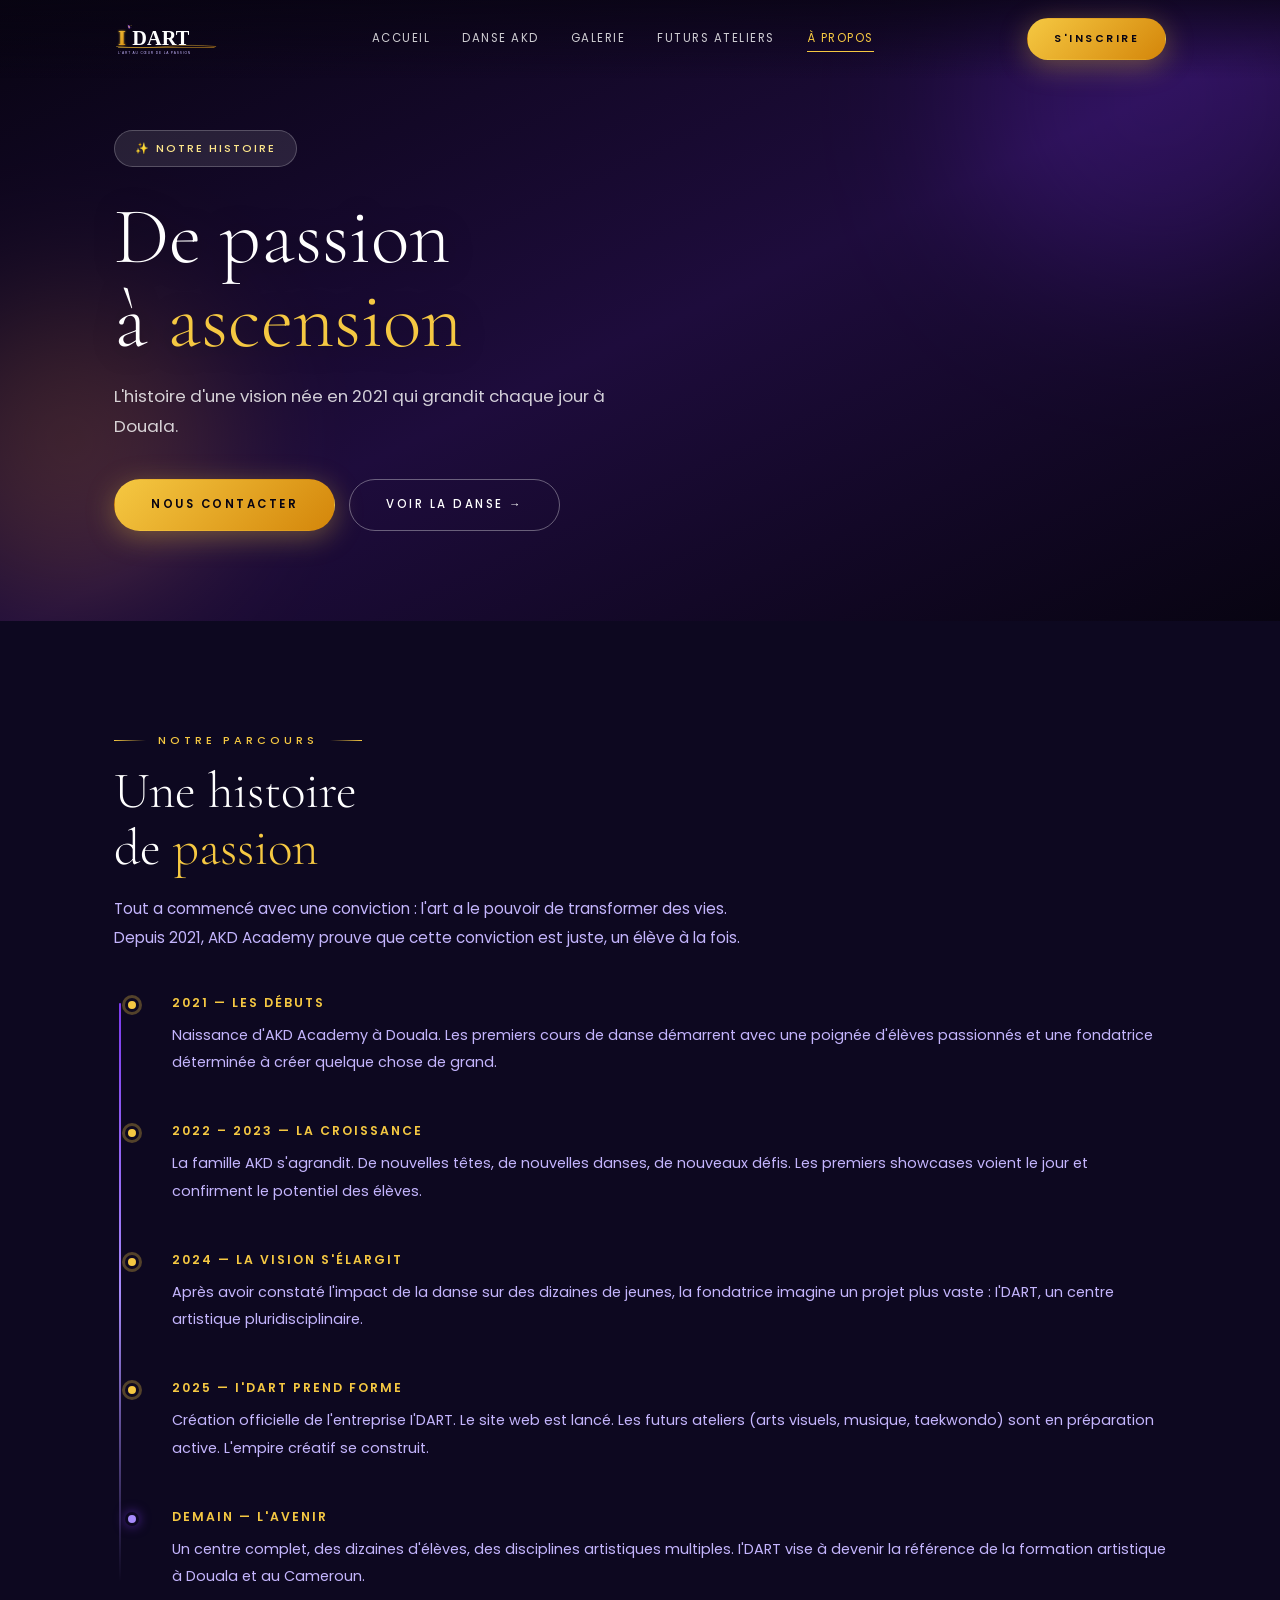
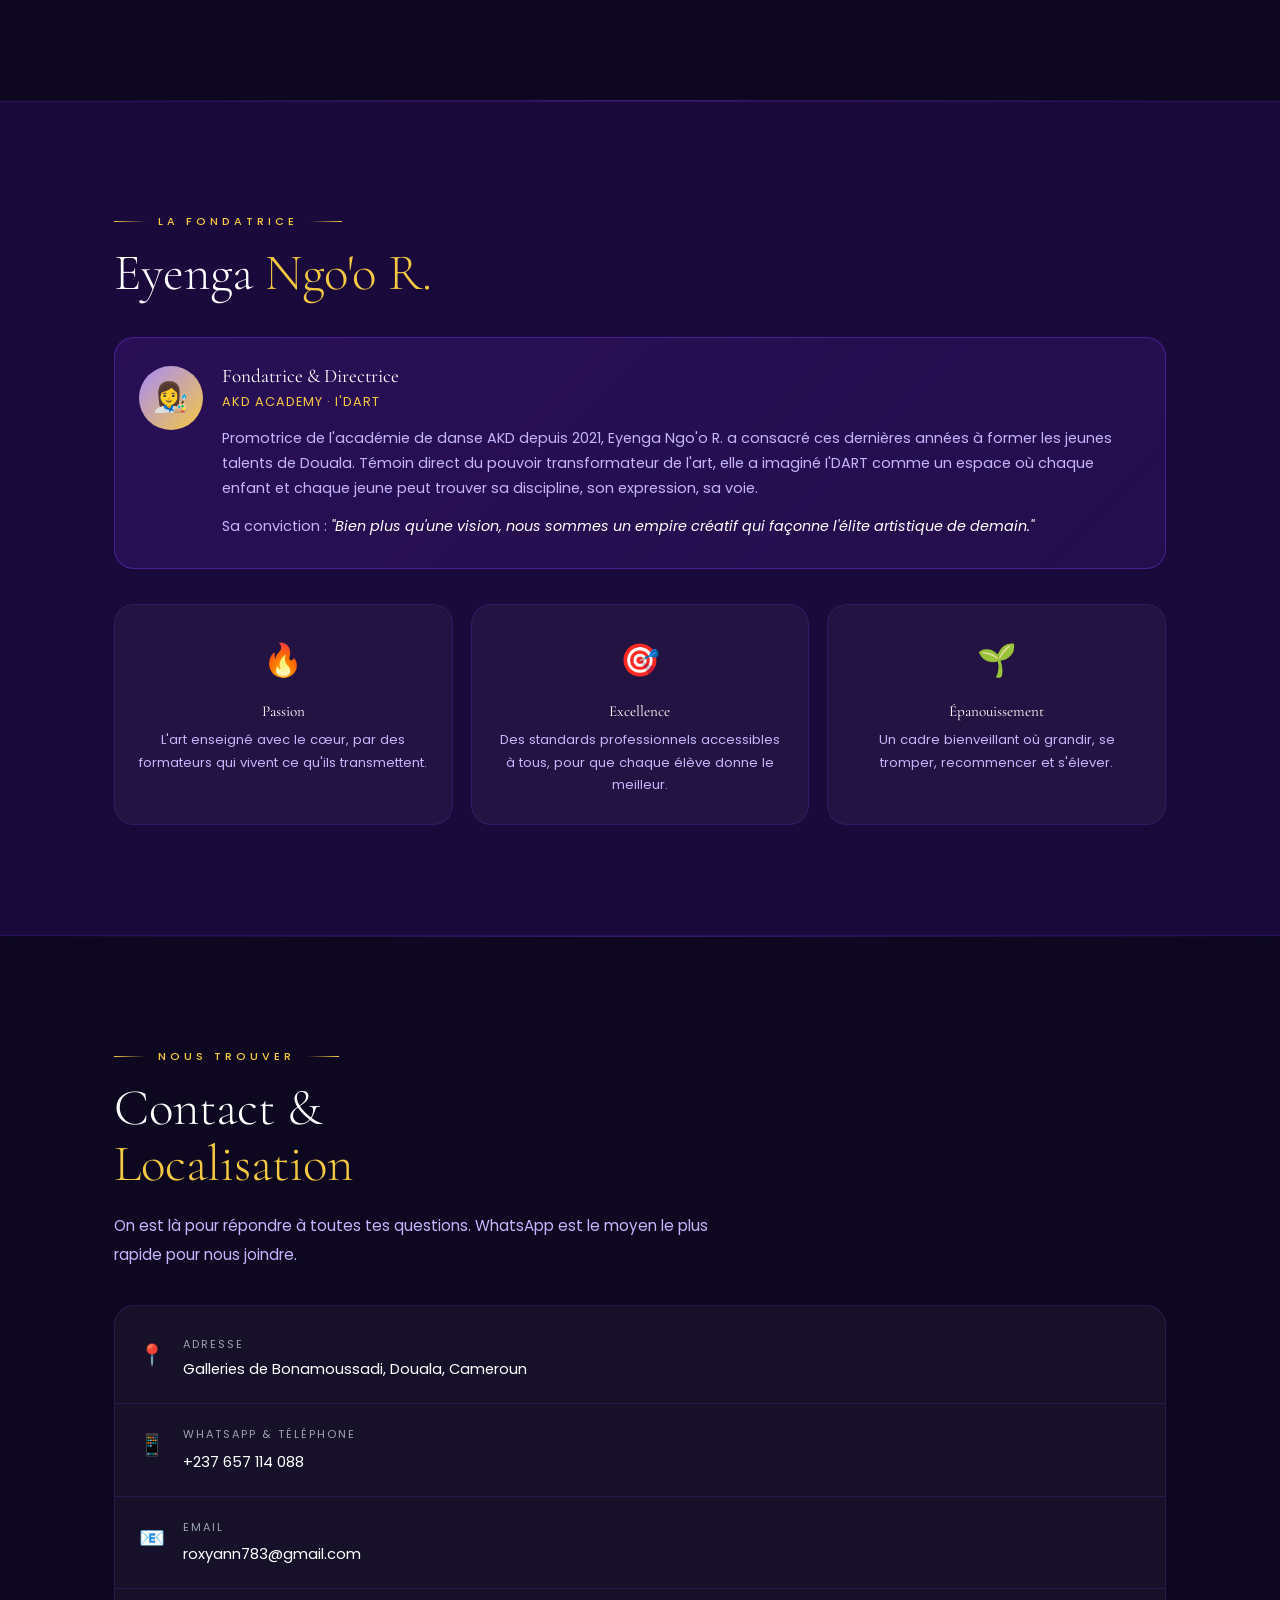
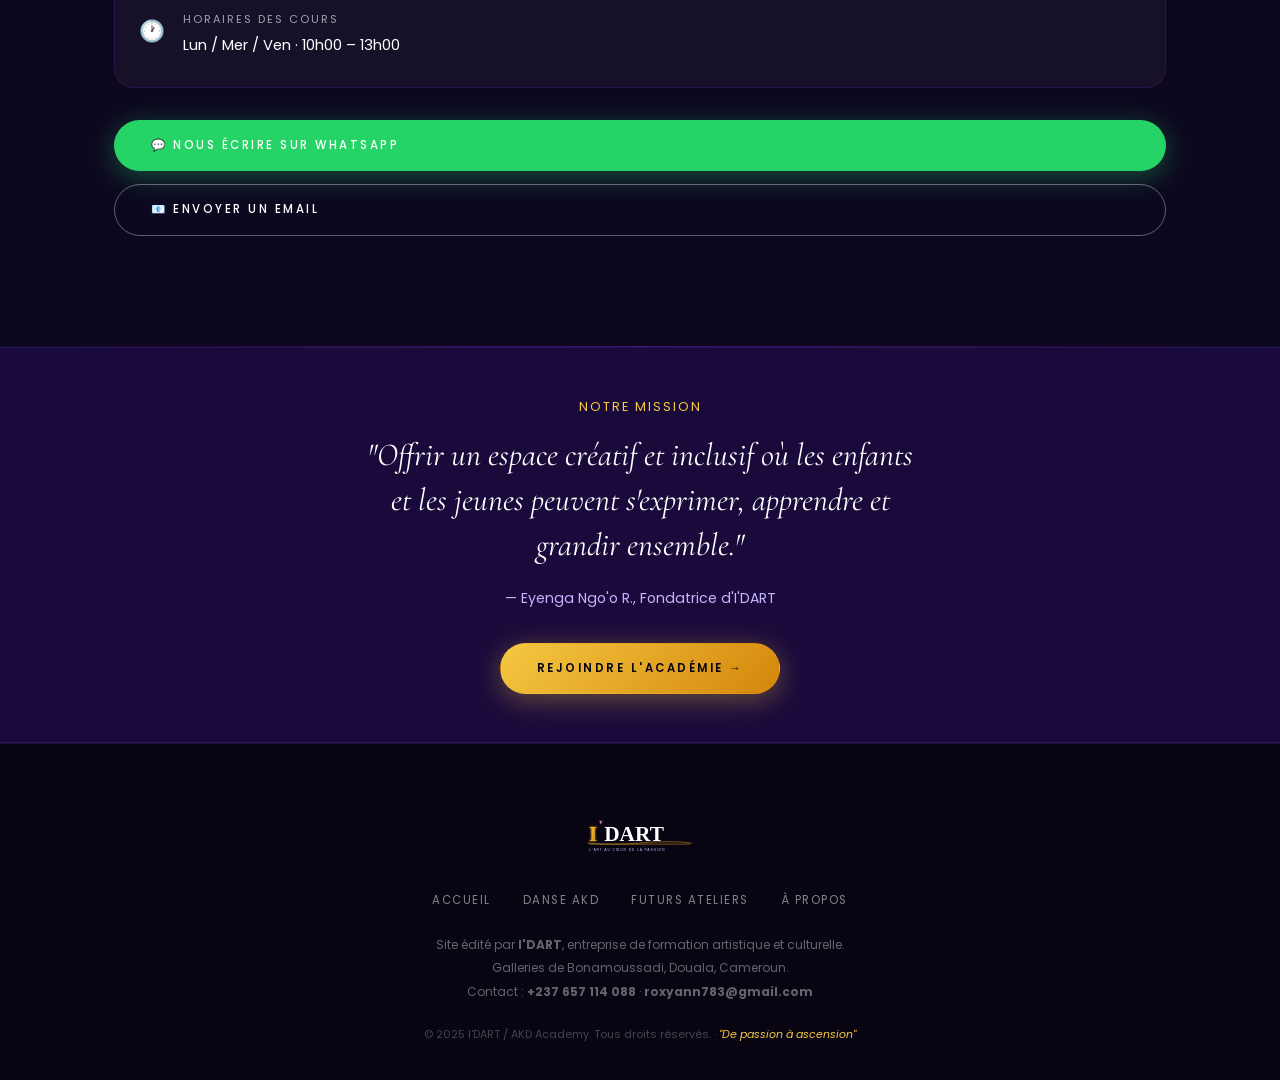
==== apropos.html @ 436b9e53 "Initial commit — I'DART / AKD Academy static site Full site with Danse AKD, Futurs Ateliers, À propo" ====
<!DOCTYPE html>
<html lang="fr">
<head>
  <meta charset="UTF-8"/>
  <meta name="viewport" content="width=device-width, initial-scale=1.0"/>
  <meta name="description" content="À propos d'I'DART et AKD Academy — Histoire, vision de la fondatrice, contact et localisation à Douala, Cameroun."/>
  <title>À propos &amp; Contact — I'DART | AKD Academy</title>
  <link rel="stylesheet" href="style.css"/>
  <link rel="icon" type="image/svg+xml" href="logo.svg"/>
  <link rel="stylesheet" href="https://cdnjs.cloudflare.com/ajax/libs/font-awesome/6.5.0/css/all.min.css"/>
</head>
<body>
<canvas id="sparkle-canvas" style="position:fixed;inset:0;pointer-events:none;z-index:9998;" aria-hidden="true"></canvas>

<!-- ===== NAVIGATION ===== -->
<nav id="nav" role="navigation" aria-label="Navigation principale">
  <div class="nav-inner">
    <a href="index.html" class="nav-logo"><img src="logo.svg" alt="I'DART" height="36"/></a>
    <div class="nav-links">
      <a href="index.html">Accueil</a>
      <a href="danse.html">Danse AKD</a>
      <a href="galerie.html">Galerie</a>
      <a href="ateliers.html">Futurs Ateliers</a>
      <a href="apropos.html" class="active">À propos</a>
    </div>
    <div class="nav-actions"><a href="danse.html#inscription" class="btn btn-gold btn-sm">S'inscrire</a></div>
    <button class="hamburger" id="hamburger" aria-label="Ouvrir le menu" aria-expanded="false">
      <span></span><span></span><span></span>
    </button>
  </div>
  <div class="mobile-nav" id="mobileNav">
    <a href="index.html" onclick="closeMobileNav()">Accueil</a>
    <a href="danse.html" onclick="closeMobileNav()">Danse AKD</a>
    <a href="galerie.html" onclick="closeMobileNav()">Galerie</a>
    <a href="ateliers.html" onclick="closeMobileNav()">Futurs Ateliers</a>
    <a href="apropos.html" onclick="closeMobileNav()">À propos</a>
    <a href="danse.html#inscription" class="btn btn-gold" onclick="closeMobileNav()">S'inscrire</a>
  </div>
</nav>

<!-- ===== HERO ===== -->
<section class="hero" style="min-height:50svh;" aria-label="À propos I'DART">
  <div class="hero-bg">
    <div class="orb orb-1" style="background:#4C1D95;"></div>
    <div class="orb orb-2" style="background:#F59E0B; opacity:0.3;"></div>
    <div class="hero-bg-gradient"></div>
  </div>
  <div class="hero-content container">
    <span class="hero-badge">✨ Notre histoire</span>
    <h1 class="hero-title">De passion<br/>à <span class="accent">ascension</span></h1>
    <p class="hero-sub">L'histoire d'une vision née en 2021 qui grandit chaque jour à Douala.</p>
    <div class="hero-actions">
      <a href="#contact" class="btn btn-gold">Nous contacter</a>
      <a href="danse.html" class="btn btn-outline">Voir la danse →</a>
    </div>
  </div>
</section>

<!-- ===== HISTOIRE ===== -->
<section class="section">
  <div class="container reveal">
    <span class="section-label">Notre parcours</span>
    <h2 class="section-title">Une histoire<br/>de <span class="text-gold">passion</span></h2>
    <p class="section-desc mt-2">
      Tout a commencé avec une conviction : l'art a le pouvoir de transformer des vies. Depuis 2021, AKD Academy prouve que cette conviction est juste, un élève à la fois.
    </p>

    <div class="timeline">
      <div class="timeline-item reveal reveal-d1">
        <div class="timeline-dot"></div>
        <p class="timeline-year">2021 — Les débuts</p>
        <p class="timeline-text">
          Naissance d'AKD Academy à Douala. Les premiers cours de danse démarrent avec une poignée d'élèves passionnés et une fondatrice déterminée à créer quelque chose de grand.
        </p>
      </div>
      <div class="timeline-item reveal reveal-d1">
        <div class="timeline-dot"></div>
        <p class="timeline-year">2022 – 2023 — La croissance</p>
        <p class="timeline-text">
          La famille AKD s'agrandit. De nouvelles têtes, de nouvelles danses, de nouveaux défis. Les premiers showcases voient le jour et confirment le potentiel des élèves.
        </p>
      </div>
      <div class="timeline-item reveal reveal-d1">
        <div class="timeline-dot"></div>
        <p class="timeline-year">2024 — La vision s'élargit</p>
        <p class="timeline-text">
          Après avoir constaté l'impact de la danse sur des dizaines de jeunes, la fondatrice imagine un projet plus vaste : I'DART, un centre artistique pluridisciplinaire.
        </p>
      </div>
      <div class="timeline-item reveal reveal-d1">
        <div class="timeline-dot"></div>
        <p class="timeline-year">2025 — I'DART prend forme</p>
        <p class="timeline-text">
          Création officielle de l'entreprise I'DART. Le site web est lancé. Les futurs ateliers (arts visuels, musique, taekwondo) sont en préparation active. L'empire créatif se construit.
        </p>
      </div>
      <div class="timeline-item reveal reveal-d1">
        <div class="timeline-dot" style="background:var(--purple-light); box-shadow:0 0 12px rgba(124,58,237,0.6);"></div>
        <p class="timeline-year">Demain — L'avenir</p>
        <p class="timeline-text">
          Un centre complet, des dizaines d'élèves, des disciplines artistiques multiples. I'DART vise à devenir la référence de la formation artistique à Douala et au Cameroun.
        </p>
      </div>
    </div>
  </div>
</section>

<hr class="divider"/>

<!-- ===== FONDATRICE ===== -->
<section class="section section-light">
  <div class="container reveal">
    <span class="section-label">La fondatrice</span>
    <h2 class="section-title">Eyenga <span class="text-gold">Ngo'o R.</span></h2>

    <div class="card mt-3" style="background:linear-gradient(135deg,rgba(76,29,149,0.3),rgba(124,58,237,0.1)); border-color:rgba(124,58,237,0.4);">
      <div class="founder-inner">
        <div class="founder-avatar">👩‍🎨</div>
        <div>
          <h3 style="color:var(--white); font-size:1.2rem; margin-bottom:0.3rem;">Fondatrice &amp; Directrice</h3>
          <p style="font-size:0.8rem; color:var(--gold); letter-spacing:1px; margin-bottom:0.8rem;">AKD ACADEMY · I'DART</p>
          <p style="font-size:0.9rem; color:var(--purple-pale); line-height:1.75;">
            Promotrice de l'académie de danse AKD depuis 2021, Eyenga Ngo'o R. a consacré ces dernières années à former les jeunes talents de Douala. Témoin direct du pouvoir transformateur de l'art, elle a imaginé I'DART comme un espace où chaque enfant et chaque jeune peut trouver sa discipline, son expression, sa voie.
          </p>
          <p style="font-size:0.9rem; color:var(--purple-pale); line-height:1.75; margin-top:0.8rem;">
            Sa conviction : <em style="color:var(--white);">"Bien plus qu'une vision, nous sommes un empire créatif qui façonne l'élite artistique de demain."</em>
          </p>
        </div>
      </div>
    </div>

    <!-- Valeurs -->
    <div class="card-grid card-grid-3 mt-3">
      <div class="card text-center reveal reveal-d1">
        <div class="card-icon">🔥</div>
        <h3 style="font-size:0.95rem; color:var(--white);">Passion</h3>
        <p style="font-size:0.82rem; color:var(--purple-pale);" class="mt-1">L'art enseigné avec le cœur, par des formateurs qui vivent ce qu'ils transmettent.</p>
      </div>
      <div class="card text-center reveal reveal-d2">
        <div class="card-icon">🎯</div>
        <h3 style="font-size:0.95rem; color:var(--white);">Excellence</h3>
        <p style="font-size:0.82rem; color:var(--purple-pale);" class="mt-1">Des standards professionnels accessibles à tous, pour que chaque élève donne le meilleur.</p>
      </div>
      <div class="card text-center reveal reveal-d3">
        <div class="card-icon">🌱</div>
        <h3 style="font-size:0.95rem; color:var(--white);">Épanouissement</h3>
        <p style="font-size:0.82rem; color:var(--purple-pale);" class="mt-1">Un cadre bienveillant où grandir, se tromper, recommencer et s'élever.</p>
      </div>
    </div>
  </div>
</section>

<hr class="divider"/>

<!-- ===== CONTACT ===== -->
<section class="section" id="contact">
  <div class="container reveal">
    <span class="section-label">Nous trouver</span>
    <h2 class="section-title">Contact &amp;<br/><span class="text-gold">Localisation</span></h2>
    <p class="section-desc mt-2">On est là pour répondre à toutes tes questions. WhatsApp est le moyen le plus rapide pour nous joindre.</p>

    <div class="card mt-3" style="padding:0.5rem 0;">
      <div class="contact-item">
        <div class="contact-icon">📍</div>
        <div>
          <p class="contact-label">Adresse</p>
          <p class="contact-value">Galleries de Bonamoussadi, Douala, Cameroun</p>
        </div>
      </div>
      <div class="contact-item">
        <div class="contact-icon">📱</div>
        <div>
          <p class="contact-label">WhatsApp &amp; Téléphone</p>
          <a href="tel:+237657114088" class="contact-value" style="color:var(--white);">+237 657 114 088</a>
        </div>
      </div>
      <div class="contact-item">
        <div class="contact-icon">📧</div>
        <div>
          <p class="contact-label">Email</p>
          <a href="mailto:roxyann783@gmail.com" class="contact-value" style="color:var(--white);">roxyann783@gmail.com</a>
        </div>
      </div>
      <div class="contact-item">
        <div class="contact-icon">🕐</div>
        <div>
          <p class="contact-label">Horaires des cours</p>
          <p class="contact-value">Lun / Mer / Ven · 10h00 – 13h00</p>
        </div>
      </div>
    </div>

    <div style="display:flex; flex-direction:column; gap:0.8rem; margin-top:2rem;">
      <a href="https://wa.me/237657114088?text=Bonjour%20I'DART%20!%20J'ai%20une%20question." class="btn btn-whatsapp" target="_blank" rel="noopener">
        💬 Nous écrire sur WhatsApp
      </a>
      <a href="mailto:roxyann783@gmail.com" class="btn btn-outline">
        📧 Envoyer un email
      </a>
    </div>
  </div>
</section>

<hr class="divider"/>

<!-- ===== MISSION ===== -->
<section class="section section-light" style="padding:3rem 1.2rem;">
  <div class="container text-center reveal">
    <div style="max-width:560px; margin:0 auto;">
      <p style="font-size:0.8rem; letter-spacing:2px; text-transform:uppercase; color:var(--gold); margin-bottom:1rem;">Notre mission</p>
      <p style="font-family:'Cormorant Garamond',serif; font-size:clamp(1.3rem,4vw,2rem); color:var(--white); line-height:1.4; font-style:italic;">
        "Offrir un espace créatif et inclusif où les enfants et les jeunes peuvent s'exprimer, apprendre et grandir ensemble."
      </p>
      <p style="color:var(--purple-pale); margin-top:1.2rem; font-size:0.88rem;">— Eyenga Ngo'o R., Fondatrice d'I'DART</p>
      <a href="danse.html#inscription" class="btn btn-gold" style="margin-top:2rem; display:inline-flex;">Rejoindre l'académie →</a>
    </div>
  </div>
</section>

<!-- ===== FOOTER ===== -->
<footer class="footer">
  <img src="logo.svg" alt="I'DART" class="footer-logo"/>
  <nav class="footer-links">
    <a href="index.html">Accueil</a>
    <a href="danse.html">Danse AKD</a>
    <a href="ateliers.html">Futurs Ateliers</a>
    <a href="apropos.html">À propos</a>
  </nav>
  <p class="footer-legal">
    Site édité par <strong>I'DART</strong>, entreprise de formation artistique et culturelle.<br/>
    Galleries de Bonamoussadi, Douala, Cameroun.<br/>
    Contact : <strong>+237 657 114 088</strong> · <strong>roxyann783@gmail.com</strong>
  </p>
  <p class="footer-copy">© 2025 I'DART / AKD Academy. Tous droits réservés. · <em>"De passion à ascension"</em></p>
</footer>

<button class="scroll-top" id="scrollTop" aria-label="Revenir en haut">↑</button>

<!-- Mobile float bar -->
<div class="float-bar">
  <a href="danse.html#inscription" class="float-bar-book">✍️ S'inscrire</a>
  <a href="https://wa.me/237657114088?text=Bonjour%20I'DART%20!%20J'ai%20une%20question." class="float-bar-whatsapp" target="_blank" rel="noopener">💬 WhatsApp</a>
</div>

<script>
  const nav = document.getElementById('nav');
  window.addEventListener('scroll', () => nav.classList.toggle('scrolled', window.scrollY > 60), { passive: true });

  const toggle = document.getElementById('hamburger');
  const menu   = document.getElementById('mobileNav');
  toggle.addEventListener('click', () => {
    const open = menu.classList.toggle('open');
    toggle.classList.toggle('open', open);
    toggle.setAttribute('aria-expanded', open);
  });
  function closeMobileNav() {
    menu.classList.remove('open');
    toggle.classList.remove('open');
    toggle.setAttribute('aria-expanded', 'false');
  }

  const scrollBtn = document.getElementById('scrollTop');
  window.addEventListener('scroll', () => scrollBtn.classList.toggle('visible', window.scrollY > 400), { passive: true });
  scrollBtn.addEventListener('click', () => window.scrollTo({ top: 0, behavior: 'smooth' }));

  // Scroll reveal
  const revealObs = new IntersectionObserver(entries => {
    entries.forEach(e => { if (e.isIntersecting) { e.target.classList.add('visible'); revealObs.unobserve(e.target); } });
  }, { threshold: 0.1 });
  document.querySelectorAll('.reveal').forEach(el => revealObs.observe(el));
</script>
</body>
</html>
---- style.css ----
/* ═══════════════════════════════════════════════════════════
   I'DART / AKD ACADEMY — Stylesheet v2 Premium
   Mobile-first · Scroll animations · Interactive
═══════════════════════════════════════════════════════════ */

@import url('https://fonts.googleapis.com/css2?family=Cormorant+Garamond:ital,wght@0,300;0,400;0,600;0,700;1,300;1,400;1,600&family=Poppins:wght@300;400;500;600&display=swap');

/* ── VARIABLES ─────────────────────────────────────────── */
:root {
  --bg-deep:      #080412;
  --bg-dark:      #0D0820;
  --bg-mid:       #1A0A3B;
  --bg-card:      rgba(255,255,255,0.04);
  --purple:       #7C3AED;
  --purple-dark:  #4C1D95;
  --purple-light: #A78BFA;
  --purple-pale:  #C4B5FD;
  --gold:         #F5C842;
  --gold-dark:    #D4860A;
  --gold-light:   #FDE68A;
  --orange:       #EA580C;
  --white:        #FFFFFF;
  --off-white:    #F8F4FF;
  --grey:         #9CA3AF;
  --border:       rgba(124,58,237,0.18);
  --border2:      rgba(124,58,237,0.38);
  --border-gold:  rgba(245,200,66,0.3);
  --shadow:       0 8px 40px rgba(76,29,149,0.22);
  --shadow-deep:  0 24px 80px rgba(76,29,149,0.35);
  --font-display: 'Cormorant Garamond', Georgia, serif;
  --font-body:    'Poppins', sans-serif;
  --r:            12px;
  --r2:           20px;
  --r3:           32px;
  --nav-h:        70px;
  --ease:         cubic-bezier(0.25, 0.46, 0.45, 0.94);
  --grey-text:    #9CA3AF;
}

/* ── RESET ─────────────────────────────────────────────── */
*, *::before, *::after { box-sizing: border-box; margin: 0; padding: 0; }
html { scroll-behavior: smooth; font-size: 16px; }
body {
  font-family: var(--font-body);
  background: var(--bg-dark);
  color: var(--white);
  line-height: 1.7;
  overflow-x: hidden;
  -webkit-font-smoothing: antialiased;
}
a { text-decoration: none; color: inherit; }
img, video { display: block; max-width: 100%; }
ul { list-style: none; }
button { font-family: var(--font-body); cursor: pointer; border: none; background: none; }
input, select, textarea { font-family: var(--font-body); outline: none; }

::-webkit-scrollbar { width: 5px; background: var(--bg-dark); }
::-webkit-scrollbar-thumb { background: var(--purple-dark); border-radius: 3px; }

/* ── KEYFRAMES ─────────────────────────────────────────── */
@keyframes fadeUp {
  from { opacity: 0; transform: translateY(32px); }
  to   { opacity: 1; transform: translateY(0); }
}
@keyframes fadeIn {
  from { opacity: 0; } to { opacity: 1; }
}
@keyframes float {
  0%, 100% { transform: translateY(0); }
  50%       { transform: translateY(-14px); }
}
@keyframes marquee {
  from { transform: translateX(0); }
  to   { transform: translateX(-50%); }
}
@keyframes orbPulse {
  0%, 100% { transform: scale(1) translate(0,0); opacity: 0.35; }
  33%       { transform: scale(1.08) translate(10px,-8px); opacity: 0.5; }
  66%       { transform: scale(0.95) translate(-8px,12px); opacity: 0.28; }
}
@keyframes scrollLine {
  0%   { opacity: 0; transform: scaleY(0); transform-origin: top; }
  50%  { opacity: 1; transform: scaleY(1); transform-origin: top; }
  51%  { transform-origin: bottom; }
  100% { opacity: 0; transform: scaleY(0); transform-origin: bottom; }
}
@keyframes spinRing {
  from { transform: rotate(0deg); }
  to   { transform: rotate(360deg); }
}
@keyframes gradShift {
  0%   { background-position: 0% 50%; }
  50%  { background-position: 100% 50%; }
  100% { background-position: 0% 50%; }
}

/* ── SCROLL REVEAL ─────────────────────────────────────── */
.reveal {
  opacity: 0;
  transform: translateY(38px);
  transition: opacity 0.85s var(--ease), transform 0.85s var(--ease);
}
.reveal.visible { opacity: 1; transform: translateY(0); }
.reveal-d1 { transition-delay: 0.1s; }
.reveal-d2 { transition-delay: 0.2s; }
.reveal-d3 { transition-delay: 0.3s; }
.reveal-d4 { transition-delay: 0.4s; }
.reveal-d5 { transition-delay: 0.5s; }
.reveal-d6 { transition-delay: 0.6s; }
.reveal-left  { transform: translateX(-40px); }
.reveal-right { transform: translateX(40px); }
.reveal-left.visible, .reveal-right.visible { transform: translateX(0); }

/* ── TYPOGRAPHY ────────────────────────────────────────── */
h1, h2, h3, h4 { font-family: var(--font-display); font-weight: 400; line-height: 1.1; }
h1 { font-size: clamp(2.6rem, 7vw, 5.5rem); }
h2 { font-size: clamp(2rem, 4.5vw, 3.5rem); }
h3 { font-size: clamp(1.3rem, 3vw, 1.9rem); }
h4 { font-size: 1.15rem; }
em { font-style: italic; color: var(--gold); }

.section-label {
  font-family: var(--font-body);
  font-size: 11px;
  font-weight: 500;
  letter-spacing: 4px;
  text-transform: uppercase;
  color: var(--gold);
  display: flex;
  align-items: center;
  gap: 12px;
  margin-bottom: 14px;
}
.section-label::before, .section-label::after {
  content: '';
  display: block;
  flex-shrink: 0;
  width: 32px; height: 1px;
  background: linear-gradient(to right, var(--gold), transparent);
}
.section-label::after { background: linear-gradient(to left, var(--gold), transparent); }
.section-label.centered { justify-content: center; }
.section-label.centered::before { background: linear-gradient(to right, transparent, var(--gold)); }
.section-label.centered::after  { background: linear-gradient(to left, transparent, var(--gold)); }

.lede { font-size: clamp(0.9rem, 1.8vw, 1.05rem); color: var(--purple-pale); line-height: 1.8; max-width: 580px; }

/* ── LAYOUT ────────────────────────────────────────────── */
.wrap     { max-width: 1180px; margin: 0 auto; padding: 0 5%; }
.section  { padding: 110px 0; }
.section-sm { padding: 70px 0; }

/* ── BUTTONS ────────────────────────────────────────────── */
.btn {
  display: inline-flex;
  align-items: center;
  gap: 9px;
  font-family: var(--font-body);
  font-size: 11.5px;
  font-weight: 500;
  letter-spacing: 2.5px;
  text-transform: uppercase;
  border-radius: 100px;
  padding: 15px 36px;
  transition: all 0.35s var(--ease);
  cursor: pointer;
  white-space: nowrap;
  position: relative;
  overflow: hidden;
}
.btn::after {
  content: '';
  position: absolute;
  inset: 0;
  background: rgba(255,255,255,0.08);
  opacity: 0;
  transition: opacity 0.3s;
  border-radius: 100px;
}
.btn:hover::after { opacity: 1; }
.btn-primary {
  background: linear-gradient(135deg, var(--purple), var(--purple-dark));
  color: var(--white);
  border: 1.5px solid transparent;
  box-shadow: 0 6px 28px rgba(124,58,237,0.38);
}
.btn-primary:hover { transform: translateY(-3px); box-shadow: 0 14px 40px rgba(124,58,237,0.5); }
.btn-gold {
  background: linear-gradient(135deg, var(--gold), var(--gold-dark));
  color: var(--bg-deep);
  border: 1.5px solid transparent;
  font-weight: 600;
  box-shadow: 0 6px 28px rgba(245,200,66,0.35);
}
.btn-gold:hover { transform: translateY(-3px); box-shadow: 0 14px 40px rgba(245,200,66,0.5); }
.btn-outline {
  background: transparent;
  color: var(--white);
  border: 1.5px solid rgba(255,255,255,0.35);
}
.btn-outline:hover { border-color: var(--gold); color: var(--gold); transform: translateY(-2px); }
.btn-outline-gold {
  background: transparent;
  color: var(--gold);
  border: 1.5px solid var(--border-gold);
}
.btn-outline-gold:hover { background: rgba(245,200,66,0.1); transform: translateY(-2px); }
.btn-glass {
  background: rgba(255,255,255,0.12);
  border: 1.5px solid rgba(255,255,255,0.28);
  color: var(--white);
  backdrop-filter: blur(10px);
  -webkit-backdrop-filter: blur(10px);
}
.btn-glass:hover { background: rgba(255,255,255,0.22); border-color: rgba(255,255,255,0.5); transform: translateY(-2px); }
.btn-whatsapp { background: #25D366; color: white; border: 1.5px solid transparent; box-shadow: 0 6px 28px rgba(37,211,102,0.35); }
.btn-whatsapp:hover { transform: translateY(-3px); box-shadow: 0 14px 40px rgba(37,211,102,0.5); }
.btn-sm  { padding: 11px 26px; font-size: 10.5px; }
.btn-lg  { padding: 18px 44px; font-size: 12.5px; }
.btn-full { width: 100%; justify-content: center; }

/* ── NAVBAR ────────────────────────────────────────────── */
#nav {
  position: fixed;
  top: 0; left: 0; right: 0;
  z-index: 1000;
  padding: 18px 0;
  transition: background 0.4s, padding 0.4s, box-shadow 0.4s;
}
#nav::before {
  content: '';
  position: absolute;
  inset: 0;
  background: linear-gradient(to bottom, rgba(8,4,18,0.7), transparent);
  pointer-events: none;
  transition: opacity 0.4s;
  z-index: -1;
}
#nav.scrolled::before { opacity: 0; }
#nav.scrolled {
  background: rgba(13,8,32,0.96);
  backdrop-filter: blur(24px);
  -webkit-backdrop-filter: blur(24px);
  border-bottom: 1px solid var(--border);
  padding: 12px 0;
  box-shadow: 0 4px 32px rgba(0,0,0,0.25);
}
.nav-inner {
  display: flex;
  align-items: center;
  justify-content: space-between;
  max-width: 1180px;
  margin: 0 auto;
  padding: 0 5%;
}
.nav-logo { display: flex; align-items: center; }
.nav-logo img { height: 36px; width: auto; transition: transform 0.3s; }
.nav-logo:hover img { transform: scale(1.04); }
.nav-links { display: flex; gap: 32px; align-items: center; }
.nav-links a {
  font-size: 11.5px;
  font-weight: 400;
  letter-spacing: 1.5px;
  text-transform: uppercase;
  color: rgba(255,255,255,0.8);
  transition: color 0.3s;
  position: relative;
}
.nav-links a::after {
  content: '';
  position: absolute;
  bottom: -3px; left: 0;
  width: 0; height: 1px;
  background: var(--gold);
  transition: width 0.3s;
}
.nav-links a:hover, .nav-links a.active { color: var(--gold); }
.nav-links a:hover::after, .nav-links a.active::after { width: 100%; }
.nav-actions { display: flex; align-items: center; gap: 10px; }
.hamburger {
  display: none;
  flex-direction: column;
  gap: 5px;
  padding: 5px;
  cursor: pointer;
}
.hamburger span {
  display: block;
  width: 24px; height: 1.5px;
  background: rgba(255,255,255,0.85);
  border-radius: 1px;
  transition: transform 0.35s var(--ease), opacity 0.3s;
}
.hamburger.open span:nth-child(1) { transform: translateY(6.5px) rotate(45deg); }
.hamburger.open span:nth-child(2) { opacity: 0; }
.hamburger.open span:nth-child(3) { transform: translateY(-6.5px) rotate(-45deg); }
.mobile-nav {
  display: none;
  flex-direction: column;
  background: rgba(13,8,32,0.98);
  backdrop-filter: blur(24px);
  -webkit-backdrop-filter: blur(24px);
  border-top: 1px solid var(--border);
  padding: 8px 0 24px;
}
.mobile-nav.open { display: flex; }
.mobile-nav a {
  padding: 14px 5%;
  font-size: 13px;
  letter-spacing: 1.5px;
  text-transform: uppercase;
  color: rgba(255,255,255,0.75);
  border-bottom: 1px solid var(--border);
  transition: color 0.2s, background 0.2s;
}
.mobile-nav a:hover { color: var(--gold); background: rgba(245,200,66,0.05); }
.mobile-nav .btn { margin: 20px 5% 0; }

/* ── HERO ───────────────────────────────────────────────── */
#hero {
  min-height: 100svh;
  position: relative;
  display: flex;
  align-items: center;
  overflow: hidden;
  background: var(--bg-deep);
}
.hero-video {
  position: absolute;
  inset: 0;
  width: 100%; height: 110%;
  object-fit: cover;
  z-index: 0;
  will-change: transform;
}
.hero-overlay {
  position: absolute;
  inset: 0;
  background: linear-gradient(
    155deg,
    rgba(8,4,18,0.72) 0%,
    rgba(76,29,149,0.35) 50%,
    rgba(8,4,18,0.85) 100%
  );
  z-index: 1;
}
/* Orbs (visible when no video or as additional depth) */
.hero-orbs { position: absolute; inset: 0; z-index: 0; pointer-events: none; overflow: hidden; }
.orb {
  position: absolute;
  border-radius: 50%;
  filter: blur(70px);
  animation: orbPulse 12s ease-in-out infinite;
}
.orb-1 { width: 400px; height: 400px; background: var(--purple-dark); top: -100px; right: -80px; opacity: 0.4; animation-delay: 0s; }
.orb-2 { width: 300px; height: 300px; background: var(--gold-dark); bottom: 5%; left: -80px; opacity: 0.25; animation-delay: 4s; }
.orb-3 { width: 250px; height: 250px; background: var(--orange); top: 40%; right: 10%; opacity: 0.18; animation-delay: 8s; }

.hero-content {
  position: relative;
  z-index: 2;
  padding: 130px 5% 100px;
  max-width: 820px;
  will-change: transform, opacity;
}
.hero-badge {
  display: inline-flex;
  align-items: center;
  gap: 10px;
  background: rgba(255,255,255,0.1);
  border: 1px solid rgba(255,255,255,0.22);
  backdrop-filter: blur(12px);
  -webkit-backdrop-filter: blur(12px);
  border-radius: 100px;
  padding: 8px 20px;
  font-size: 11px;
  font-weight: 500;
  letter-spacing: 2px;
  text-transform: uppercase;
  color: var(--gold-light);
  margin-bottom: 28px;
  animation: fadeIn 0.9s ease both;
}
.hero-badge .dot {
  width: 7px; height: 7px;
  border-radius: 50%;
  background: var(--gold);
  animation: orbPulse 2s infinite;
  flex-shrink: 0;
}
.hero-h1 {
  color: var(--white);
  font-weight: 300;
  margin-bottom: 22px;
  animation: fadeUp 0.9s 0.1s ease both;
  text-shadow: 0 2px 28px rgba(0,0,0,0.4);
}
.hero-sub {
  color: rgba(255,255,255,0.8);
  font-size: clamp(0.9rem, 1.8vw, 1.05rem);
  line-height: 1.8;
  max-width: 520px;
  margin-bottom: 38px;
  animation: fadeUp 0.9s 0.2s ease both;
}
.hero-ctas {
  display: flex;
  gap: 14px;
  flex-wrap: wrap;
  animation: fadeUp 0.9s 0.3s ease both;
}
.hero-trust {
  display: flex;
  align-items: center;
  gap: 8px;
  flex-wrap: wrap;
  margin-top: 36px;
  font-size: 12.5px;
  color: rgba(255,255,255,0.55);
  animation: fadeUp 0.9s 0.4s ease both;
}
.hero-trust .sep { opacity: 0.3; }
.hero-trust a { color: var(--gold-light); }
.hero-trust a:hover { color: var(--gold); }
.hero-scroll {
  position: absolute;
  bottom: 28px; left: 50%;
  transform: translateX(-50%);
  z-index: 2;
  display: flex;
  flex-direction: column;
  align-items: center;
  gap: 8px;
  color: rgba(255,255,255,0.4);
  font-size: 9px;
  letter-spacing: 3px;
  text-transform: uppercase;
  animation: fadeIn 1.5s 1s both;
}
.hero-scroll::after {
  content: '';
  width: 1px; height: 44px;
  background: linear-gradient(to bottom, rgba(255,255,255,0.5), transparent);
  animation: scrollLine 2.2s ease-in-out infinite;
}

/* ── MARQUEE ────────────────────────────────────────────── */
.marquee-strip {
  overflow: hidden;
  background: linear-gradient(135deg, var(--purple-dark), var(--purple));
  padding: 15px 0;
  border-top: 1px solid rgba(255,255,255,0.08);
  border-bottom: 1px solid rgba(255,255,255,0.08);
}
.marquee-track {
  display: flex;
  gap: 52px;
  width: max-content;
  animation: marquee 30s linear infinite;
  white-space: nowrap;
}
.marquee-strip:hover .marquee-track { animation-play-state: paused; }
.marquee-track span {
  font-family: var(--font-display);
  font-size: 15px;
  font-weight: 300;
  font-style: italic;
  color: rgba(255,255,255,0.88);
  letter-spacing: 1px;
}
.marquee-track .dot { font-style: normal; color: var(--gold); font-size: 10px; }

/* ── ABOUT / NOTRE ACADÉMIE ─────────────────────────────── */
#about { background: var(--bg-mid); border-top: 1px solid var(--border); }
.about-grid {
  display: grid;
  grid-template-columns: 1fr 1fr;
  gap: 80px;
  align-items: center;
}
.about-img-wrap { position: relative; }
.about-img-main {
  width: 100%; height: 580px;
  border-radius: var(--r3);
  overflow: hidden;
  box-shadow: var(--shadow-deep);
  position: relative;
}
.about-img-main img { width: 100%; height: 100%; object-fit: cover; transition: transform 0.6s var(--ease); }
.about-img-main:hover img { transform: scale(1.05); }
.about-img-main::after {
  content: '';
  position: absolute;
  inset: 0;
  border-radius: var(--r3);
  border: 1px solid rgba(255,255,255,0.08);
  pointer-events: none;
}
.about-img-accent {
  position: absolute;
  bottom: -28px; right: -28px;
  width: 210px; height: 210px;
  border-radius: var(--r2);
  overflow: hidden;
  border: 5px solid var(--bg-mid);
  box-shadow: var(--shadow);
}
.about-img-accent img { width: 100%; height: 100%; object-fit: cover; }
/* Floating badge on image */
.about-img-badge {
  position: absolute;
  top: 24px; left: 24px;
  background: rgba(13,8,32,0.88);
  backdrop-filter: blur(12px);
  border: 1px solid var(--border-gold);
  border-radius: var(--r);
  padding: 12px 16px;
  display: flex;
  align-items: center;
  gap: 10px;
}
.about-img-badge-icon { font-size: 1.4rem; }
.about-img-badge-text { font-size: 0.78rem; color: var(--purple-pale); }
.about-img-badge-text strong { display: block; color: var(--gold); font-size: 1rem; font-family: var(--font-display); }

.about-content { padding-right: 10px; }
.about-content h2 { color: var(--white); margin-bottom: 18px; }
.about-content p { color: var(--purple-pale); margin-bottom: 16px; font-size: 0.95rem; line-height: 1.85; }
.about-perks { margin: 28px 0; display: flex; flex-direction: column; gap: 14px; }
.about-perk { display: flex; align-items: flex-start; gap: 14px; }
.about-perk-icon {
  width: 38px; height: 38px;
  border-radius: 50%;
  background: rgba(124,58,237,0.15);
  border: 1px solid var(--border2);
  display: flex; align-items: center; justify-content: center;
  font-size: 15px; color: var(--gold); flex-shrink: 0;
}
.about-perk-text { font-size: 0.88rem; color: var(--purple-pale); line-height: 1.65; padding-top: 8px; }
.about-perk-text strong { color: var(--white); }

/* ── STATS / CHIFFRES ───────────────────────────────────── */
.stats-strip {
  background: rgba(255,255,255,0.025);
  border-top: 1px solid var(--border);
  border-bottom: 1px solid var(--border);
  padding: 56px 0;
}
.stats-grid { display: grid; grid-template-columns: repeat(3, 1fr); gap: 0; }
.stat-item {
  text-align: center;
  padding: 20px 16px;
  position: relative;
}
.stat-item:not(:last-child)::after {
  content: '';
  position: absolute;
  right: 0; top: 20%; bottom: 20%;
  width: 1px;
  background: var(--border);
}
.stat-number {
  font-family: var(--font-display);
  font-size: clamp(2.6rem, 5vw, 4rem);
  font-weight: 600;
  color: var(--gold);
  line-height: 1;
  margin-bottom: 6px;
}
.stat-label { font-size: 0.78rem; color: var(--grey); letter-spacing: 1.5px; text-transform: uppercase; }

/* ── DISCIPLINES / SERVICES ─────────────────────────────── */
#disciplines { background: var(--bg-dark); }
.disciplines-header { text-align: center; margin-bottom: 60px; }
.disciplines-header h2 { color: var(--white); margin-bottom: 14px; }
.disciplines-grid { display: grid; grid-template-columns: repeat(3, 1fr); gap: 22px; }
.disc-card {
  background: var(--bg-card);
  border: 1px solid var(--border);
  border-radius: var(--r2);
  padding: 38px 28px;
  transition: all 0.45s var(--ease);
  position: relative;
  overflow: hidden;
}
.disc-card::before {
  content: '';
  position: absolute;
  top: 0; left: 0;
  width: 100%; height: 3px;
  background: linear-gradient(to right, var(--purple), var(--gold));
  transform: scaleX(0);
  transform-origin: left;
  transition: transform 0.4s var(--ease);
}
.disc-card:hover { transform: translateY(-10px); box-shadow: var(--shadow-deep); border-color: var(--border2); }
.disc-card:hover::before { transform: scaleX(1); }
.disc-card.active {
  background: linear-gradient(145deg, var(--purple-dark), var(--purple));
  border-color: transparent;
}
.disc-card.active::before { display: none; }
.disc-card.active:hover { box-shadow: 0 24px 70px rgba(124,58,237,0.45); }
.disc-icon {
  width: 62px; height: 62px;
  border-radius: 50%;
  background: rgba(255,255,255,0.08);
  border: 1px solid var(--border2);
  display: flex; align-items: center; justify-content: center;
  font-size: 1.6rem; margin-bottom: 22px;
  transition: transform 0.35s var(--ease);
}
.disc-card:hover .disc-icon { transform: scale(1.15) rotate(-5deg); }
.disc-card.active .disc-icon { background: rgba(255,255,255,0.15); border-color: rgba(255,255,255,0.2); }
.disc-name {
  font-family: var(--font-display);
  font-size: 1.4rem; color: var(--white);
  margin-bottom: 10px;
}
.disc-desc { font-size: 0.88rem; color: var(--purple-pale); line-height: 1.75; margin-bottom: 26px; }
.disc-card.active .disc-desc { color: rgba(255,255,255,0.8); }
.disc-badge {
  position: absolute;
  top: 16px; right: 16px;
  background: rgba(234,88,12,0.2);
  border: 1px solid rgba(234,88,12,0.5);
  color: #FB923C;
  font-size: 9px; letter-spacing: 2px; text-transform: uppercase;
  padding: 5px 12px; border-radius: 100px;
}
.disc-features { list-style: none; margin-top: 10px; display: flex; flex-direction: column; gap: 7px; }
.disc-features li {
  font-size: 0.83rem; color: var(--purple-pale);
  display: flex; align-items: center; gap: 8px;
}
.disc-features li::before { content: '→'; color: var(--gold); font-size: 0.72rem; flex-shrink: 0; }
.disc-card.active .disc-features li { color: rgba(255,255,255,0.8); }

/* ── GALLERY PREVIEW ────────────────────────────────────── */
#gallery-preview { background: var(--bg-mid); border-top: 1px solid var(--border); }
.gallery-preview-header { text-align: center; margin-bottom: 52px; }
.gallery-preview-header h2 { color: var(--white); margin-bottom: 14px; }
.gallery-preview-grid {
  display: grid;
  grid-template-columns: repeat(4, 1fr);
  grid-auto-rows: 260px;
  gap: 14px;
}
.gallery-preview-item {
  border-radius: var(--r);
  overflow: hidden;
  cursor: pointer;
  position: relative;
  transition: transform 0.4s var(--ease), box-shadow 0.4s;
}
.gallery-preview-item.tall { grid-row: span 2; }
.gallery-preview-item.wide { grid-column: span 2; }
.gallery-preview-item img, .gallery-preview-item video {
  width: 100%; height: 100%; object-fit: cover;
  transition: transform 0.55s var(--ease);
}
.gallery-preview-item:hover img, .gallery-preview-item:hover video { transform: scale(1.07); }
.gallery-preview-item:hover { box-shadow: 0 16px 50px rgba(76,29,149,0.3); }
.gallery-overlay {
  position: absolute; inset: 0;
  background: linear-gradient(to top, rgba(8,4,18,0.8) 0%, transparent 60%);
  opacity: 0; transition: opacity 0.35s;
  display: flex; flex-direction: column;
  justify-content: flex-end; padding: 18px;
}
.gallery-preview-item:hover .gallery-overlay { opacity: 1; }
.gallery-overlay-text {
  font-family: var(--font-display);
  font-size: 1rem; color: var(--white); font-style: italic;
}
.gallery-overlay-icon {
  position: absolute; top: 50%; left: 50%;
  transform: translate(-50%,-50%);
  width: 46px; height: 46px; border-radius: 50%;
  background: rgba(255,255,255,0.15);
  border: 1px solid rgba(255,255,255,0.35);
  display: flex; align-items: center; justify-content: center;
  color: var(--white); font-size: 1rem;
}
.video-play-badge {
  position: absolute; top: 12px; left: 12px;
  background: rgba(245,200,66,0.9);
  color: var(--bg-deep);
  font-size: 9px; font-weight: 600; letter-spacing: 1.5px; text-transform: uppercase;
  padding: 4px 10px; border-radius: 100px;
  display: flex; align-items: center; gap: 5px;
}

/* ── FULL GALLERY PAGE ───────────────────────────────────── */
.page-hero {
  min-height: 45svh;
  display: flex;
  align-items: flex-end;
  padding: 120px 5% 60px;
  position: relative;
  overflow: hidden;
  background: var(--bg-deep);
}
.page-hero .hero-orbs { z-index: 0; }
.page-hero-content { position: relative; z-index: 1; }

.gallery-filters {
  display: flex;
  gap: 10px;
  flex-wrap: wrap;
  margin-bottom: 40px;
}
.filter-btn {
  padding: 10px 24px;
  border-radius: 100px;
  font-size: 11.5px;
  font-weight: 500;
  letter-spacing: 1.5px;
  text-transform: uppercase;
  background: var(--bg-card);
  border: 1px solid var(--border);
  color: var(--purple-pale);
  transition: all 0.3s;
  cursor: pointer;
}
.filter-btn:hover { border-color: var(--border2); color: var(--white); }
.filter-btn.active {
  background: linear-gradient(135deg, var(--purple), var(--purple-dark));
  border-color: transparent;
  color: var(--white);
  box-shadow: 0 4px 20px rgba(124,58,237,0.4);
}

.gallery-main-grid {
  display: grid;
  grid-template-columns: repeat(4, 1fr);
  grid-auto-rows: 270px;
  gap: 14px;
}
.gallery-item {
  border-radius: var(--r);
  overflow: hidden;
  cursor: pointer;
  position: relative;
  transition: transform 0.45s var(--ease), box-shadow 0.45s;
}
.gallery-item.tall  { grid-row: span 2; }
.gallery-item.wide  { grid-column: span 2; }
.gallery-item img, .gallery-item .vid-thumb {
  width: 100%; height: 100%; object-fit: cover;
  transition: transform 0.55s var(--ease);
  display: block;
}
.gallery-item:hover img, .gallery-item:hover .vid-thumb { transform: scale(1.07); }
.gallery-item:hover { box-shadow: 0 16px 50px rgba(76,29,149,0.3); }
.gallery-item .gallery-overlay { opacity: 0; transition: opacity 0.35s; }
.gallery-item:hover .gallery-overlay { opacity: 1; }
.gallery-item.hidden { display: none; }

/* Video items */
.video-item { position: relative; background: var(--bg-mid); }
.video-item video { width: 100%; height: 100%; object-fit: cover; }
.video-item .play-btn {
  position: absolute; top: 50%; left: 50%;
  transform: translate(-50%,-50%);
  width: 60px; height: 60px; border-radius: 50%;
  background: rgba(245,200,66,0.9);
  border: 3px solid rgba(255,255,255,0.6);
  display: flex; align-items: center; justify-content: center;
  color: var(--bg-deep); font-size: 1.2rem;
  transition: all 0.3s; z-index: 2;
  pointer-events: none;
}
.video-item:hover .play-btn { transform: translate(-50%,-50%) scale(1.12); background: var(--gold); }

/* Video section */
.video-section { margin-top: 60px; }
.video-section-title {
  font-family: var(--font-display);
  font-size: clamp(1.5rem, 3vw, 2.2rem);
  color: var(--white); margin-bottom: 24px;
  display: flex; align-items: center; gap: 14px;
}
.video-section-title::after {
  content: '';
  flex: 1; height: 1px;
  background: linear-gradient(to right, var(--border2), transparent);
}
.video-grid { display: grid; grid-template-columns: repeat(3, 1fr); gap: 16px; }
.video-card {
  background: var(--bg-card);
  border: 1px solid var(--border);
  border-radius: var(--r2);
  overflow: hidden;
  transition: all 0.4s var(--ease);
}
.video-card:hover { border-color: var(--border2); transform: translateY(-5px); box-shadow: var(--shadow); }
.video-card video, .video-card iframe {
  width: 100%; aspect-ratio: 16/9; display: block; background: var(--bg-deep);
}
.video-card-label {
  padding: 14px 16px;
  font-size: 0.85rem; color: var(--purple-pale);
  font-family: var(--font-display); font-style: italic;
}

/* ── LIGHTBOX ───────────────────────────────────────────── */
.lightbox {
  position: fixed; inset: 0;
  background: rgba(8,4,18,0.97);
  z-index: 9999;
  display: none;
  align-items: center; justify-content: center;
  padding: 20px;
}
.lightbox.open { display: flex; }
.lightbox-img {
  max-width: 960px; max-height: 90vh;
  border-radius: var(--r2); object-fit: contain;
  box-shadow: var(--shadow-deep);
  animation: fadeIn 0.3s ease;
}
.lightbox-close, .lightbox-nav {
  position: absolute;
  border-radius: 50%;
  background: rgba(255,255,255,0.1);
  border: 1px solid rgba(255,255,255,0.2);
  color: var(--white);
  display: flex; align-items: center; justify-content: center;
  cursor: pointer;
  transition: background 0.2s, transform 0.2s;
}
.lightbox-close:hover, .lightbox-nav:hover { background: rgba(255,255,255,0.2); }
.lightbox-close { top: 24px; right: 24px; width: 44px; height: 44px; font-size: 1.1rem; }
.lightbox-prev  { top: 50%; left: 24px; transform: translateY(-50%); width: 50px; height: 50px; font-size: 1rem; }
.lightbox-next  { top: 50%; right: 24px; transform: translateY(-50%); width: 50px; height: 50px; font-size: 1rem; }
.lightbox-prev:hover { transform: translateY(-50%) translateX(-2px); }
.lightbox-next:hover { transform: translateY(-50%) translateX(2px); }
.lightbox-counter {
  position: absolute;
  bottom: 24px; left: 50%;
  transform: translateX(-50%);
  font-size: 12px; letter-spacing: 2px;
  color: rgba(255,255,255,0.45);
}

/* ── TESTIMONIALS ───────────────────────────────────────── */
#testimonials { background: var(--bg-dark); border-top: 1px solid var(--border); }
.testi-header { text-align: center; margin-bottom: 56px; }
.testi-header h2 { color: var(--white); margin-bottom: 14px; }
.testi-grid { display: grid; grid-template-columns: repeat(3, 1fr); gap: 22px; }
.testi-card {
  background: var(--bg-card);
  border: 1px solid var(--border);
  border-radius: var(--r2);
  padding: 34px 26px;
  position: relative;
  transition: all 0.4s var(--ease);
}
.testi-card:hover { transform: translateY(-6px); box-shadow: var(--shadow); border-color: var(--border2); }
.testi-quote {
  font-family: var(--font-display);
  font-size: 5rem; color: var(--purple-light);
  line-height: 0.6; margin-bottom: 22px; display: block; opacity: 0.6;
}
.testi-stars { display: flex; gap: 3px; margin-bottom: 14px; color: var(--gold); font-size: 12px; }
.testi-text { font-size: 0.9rem; color: var(--purple-pale); line-height: 1.8; font-style: italic; margin-bottom: 22px; }
.testi-author { display: flex; align-items: center; gap: 12px; }
.testi-avatar {
  width: 44px; height: 44px; border-radius: 50%;
  background: linear-gradient(135deg, var(--purple-dark), var(--purple));
  display: flex; align-items: center; justify-content: center;
  font-family: var(--font-display); font-size: 1.2rem; color: var(--white); flex-shrink: 0;
}
.testi-name { font-family: var(--font-display); font-size: 1.05rem; color: var(--white); }
.testi-role { font-size: 11px; color: var(--grey); letter-spacing: 1px; }

/* ── INSCRIPTION CTA ────────────────────────────────────── */
#inscription-cta {
  background: linear-gradient(145deg, var(--purple-dark) 0%, var(--purple) 60%, rgba(245,200,66,0.15) 100%);
  position: relative; overflow: hidden;
}
.cta-dots {
  position: absolute; inset: 0;
  background-image: radial-gradient(circle, rgba(255,255,255,0.05) 1px, transparent 1px);
  background-size: 28px 28px;
  animation: gradShift 20s linear infinite;
  background-size: 28px 28px;
}
.cta-grid { display: grid; grid-template-columns: 1fr 1.2fr; gap: 72px; align-items: start; position: relative; z-index: 1; }
.cta-info h2 { color: var(--white); margin-bottom: 18px; }
.cta-info p { color: rgba(255,255,255,0.78); font-size: 0.95rem; line-height: 1.8; margin-bottom: 36px; }
.cta-contacts { display: flex; flex-direction: column; gap: 14px; }
.cta-contact-row { display: flex; align-items: center; gap: 14px; font-size: 0.88rem; color: rgba(255,255,255,0.88); }
.cta-contact-icon {
  width: 40px; height: 40px; border-radius: 50%;
  background: rgba(255,255,255,0.12); border: 1px solid rgba(255,255,255,0.2);
  display: flex; align-items: center; justify-content: center;
  font-size: 1rem; color: var(--gold-light); flex-shrink: 0;
}
.cta-contact-row a { color: rgba(255,255,255,0.88); }
.cta-contact-row a:hover { color: var(--gold-light); }

/* Form */
.cta-form-card {
  background: rgba(13,8,32,0.6);
  border: 1px solid rgba(255,255,255,0.12);
  backdrop-filter: blur(20px);
  -webkit-backdrop-filter: blur(20px);
  border-radius: var(--r3);
  padding: 44px 40px;
}
.cta-form-card h3 { color: var(--white); font-size: 1.6rem; margin-bottom: 28px; }
.form-group { margin-bottom: 16px; }
.form-row { display: grid; grid-template-columns: 1fr 1fr; gap: 14px; }
.form-label { display: block; font-size: 10.5px; font-weight: 500; letter-spacing: 2px; text-transform: uppercase; color: var(--purple-pale); margin-bottom: 8px; }
.form-input, .form-select, .form-textarea {
  width: 100%;
  background: rgba(255,255,255,0.07);
  border: 1px solid rgba(255,255,255,0.15);
  border-radius: var(--r);
  color: var(--white);
  font-family: var(--font-body);
  font-size: 0.9rem;
  padding: 13px 16px;
  transition: border-color 0.25s, box-shadow 0.25s, background 0.25s;
  -webkit-appearance: none;
}
.form-input::placeholder, .form-textarea::placeholder { color: rgba(196,181,253,0.35); }
.form-input:focus, .form-select:focus, .form-textarea:focus {
  outline: none;
  border-color: var(--purple-light);
  background: rgba(255,255,255,0.1);
  box-shadow: 0 0 0 3px rgba(124,58,237,0.18);
}
.form-select option { background: var(--bg-dark); color: var(--white); }
.form-select {
  background-image: url("data:image/svg+xml,%3Csvg xmlns='http://www.w3.org/2000/svg' width='12' height='8' fill='none'%3E%3Cpath d='M1 1l5 5 5-5' stroke='%23C4B5FD' stroke-width='1.5' stroke-linecap='round'/%3E%3C/svg%3E");
  background-repeat: no-repeat; background-position: right 14px center;
  padding-right: 38px; cursor: pointer;
}
.form-textarea { resize: vertical; min-height: 95px; }
.checkbox-group { display: flex; flex-direction: column; gap: 8px; }
.checkbox-label { display: flex; align-items: center; gap: 10px; cursor: pointer; font-size: 0.9rem; color: var(--purple-pale); }
.checkbox-label input[type="checkbox"] { width: 17px; height: 17px; flex-shrink: 0; accent-color: var(--purple-light); cursor: pointer; }
.form-success {
  display: none; text-align: center; padding: 40px 20px;
}
.form-success.show { display: block; }
.form-success-icon { font-size: 3rem; color: var(--gold); margin-bottom: 14px; }
.form-success-title { font-family: var(--font-display); font-size: 1.7rem; color: var(--white); margin-bottom: 10px; }
.form-success-text { font-size: 0.9rem; color: var(--purple-pale); line-height: 1.7; }

/* ── FOOTER ─────────────────────────────────────────────── */
footer { background: var(--bg-deep); border-top: 1px solid var(--border); padding: 72px 0 28px; }
.footer-grid { display: grid; grid-template-columns: 2fr 1fr 1fr 1fr; gap: 52px; margin-bottom: 52px; }
.footer-brand { }
.footer-logo { height: 40px; width: auto; margin-bottom: 14px; }
.footer-tagline { font-size: 10.5px; letter-spacing: 3px; text-transform: uppercase; color: rgba(255,255,255,0.3); margin-bottom: 16px; }
.footer-desc { font-size: 13px; color: rgba(255,255,255,0.5); line-height: 1.75; max-width: 260px; margin-bottom: 22px; }
.footer-social { display: flex; gap: 9px; }
.footer-social a {
  width: 38px; height: 38px; border-radius: 50%;
  background: rgba(255,255,255,0.06); border: 1px solid var(--border);
  display: flex; align-items: center; justify-content: center;
  font-size: 14px; color: rgba(255,255,255,0.55);
  transition: all 0.3s;
}
.footer-social a:hover { background: var(--purple); border-color: var(--purple); color: var(--white); transform: translateY(-2px); }
.footer-col-title { font-size: 10.5px; font-weight: 500; letter-spacing: 2.5px; text-transform: uppercase; color: rgba(255,255,255,0.35); margin-bottom: 18px; }
.footer-links { display: flex; flex-direction: column; gap: 10px; }
.footer-links a { font-size: 13px; color: rgba(255,255,255,0.55); transition: color 0.2s; display: flex; align-items: center; gap: 7px; }
.footer-links a:hover { color: var(--gold); }
.footer-bottom {
  display: flex; justify-content: space-between; align-items: center;
  padding-top: 26px; border-top: 1px solid rgba(255,255,255,0.07);
  flex-wrap: wrap; gap: 10px;
  font-size: 11.5px; color: rgba(255,255,255,0.3);
}

/* ── TOAST ─────────────────────────────────────────────── */
.toast {
  position: fixed; bottom: 1.5rem; left: 1.2rem; right: 1.2rem;
  max-width: 420px; margin: 0 auto;
  background: linear-gradient(135deg, var(--purple-dark), var(--purple));
  color: var(--white); padding: 1rem 1.3rem; border-radius: var(--r);
  font-size: 0.88rem; font-weight: 500; z-index: 9999;
  box-shadow: 0 8px 32px rgba(124,58,237,0.5);
  transform: translateY(100px); opacity: 0;
  transition: all 0.4s var(--ease);
  display: flex; align-items: center; gap: 0.7rem;
}
.toast.show { transform: translateY(0); opacity: 1; }

/* ── FLOAT MOBILE BAR ───────────────────────────────────── */
.float-bar {
  display: none; position: fixed;
  bottom: 0; left: 0; right: 0; z-index: 800;
  background: rgba(13,8,32,0.97);
  backdrop-filter: blur(16px);
  -webkit-backdrop-filter: blur(16px);
  border-top: 1px solid var(--border);
  padding: 10px 14px;
  gap: 10px;
}
.float-bar a {
  flex: 1; display: flex; align-items: center; justify-content: center; gap: 7px;
  border-radius: 100px; padding: 13px;
  font-size: 11.5px; font-weight: 500; letter-spacing: 1.5px; text-transform: uppercase;
  transition: all 0.3s;
}
.float-bar-book { background: linear-gradient(135deg, var(--purple), var(--purple-dark)); color: var(--white); }
.float-bar-whatsapp { background: rgba(37,211,102,0.15); color: #4ADE80; border: 1px solid rgba(37,211,102,0.3); }

/* ── DIVIDER ────────────────────────────────────────────── */
.divider { border: none; height: 1px; background: linear-gradient(90deg, transparent, var(--border2), transparent); margin: 0; }

/* ── RESPONSIVE ─────────────────────────────────────────── */
@media (max-width: 1100px) {
  .disciplines-grid { grid-template-columns: 1fr 1fr; }
  .footer-grid { grid-template-columns: 1fr 1fr; gap: 36px; }
  .gallery-preview-grid { grid-template-columns: repeat(3, 1fr); }
  .gallery-main-grid { grid-template-columns: repeat(3, 1fr); }
  .video-grid { grid-template-columns: repeat(2, 1fr); }
}
@media (max-width: 900px) {
  .about-grid { grid-template-columns: 1fr; gap: 44px; }
  .about-img-accent { display: none; }
  .about-content { padding-right: 0; }
  .testi-grid { grid-template-columns: 1fr 1fr; }
  .cta-grid { grid-template-columns: 1fr; gap: 44px; }
  .stats-grid { grid-template-columns: repeat(3, 1fr); }
  .gallery-preview-grid { grid-template-columns: repeat(2, 1fr); grid-auto-rows: 210px; }
  .gallery-preview-item.tall { grid-row: span 1; }
  .gallery-main-grid { grid-template-columns: repeat(2, 1fr); grid-auto-rows: 220px; }
  .gallery-item.tall { grid-row: span 1; }
}
@media (max-width: 768px) {
  .nav-links, .nav-actions { display: none; }
  .hamburger { display: flex; }
  .disciplines-grid { grid-template-columns: 1fr; }
  .testi-grid { grid-template-columns: 1fr; }
  .footer-grid { grid-template-columns: 1fr; }
  .footer-grid > div:nth-child(n+2):not(:nth-child(5)) { display: none; }
  .float-bar { display: flex; }
  body { padding-bottom: 70px; }
  .hero-ctas { flex-direction: column; }
  .hero-ctas .btn { justify-content: center; width: 100%; max-width: 300px; }
  .section { padding: 80px 0; }
  .cta-form-card { padding: 28px 20px; }
  .form-row { grid-template-columns: 1fr; }
  .video-grid { grid-template-columns: 1fr; }
  .gallery-filters { gap: 7px; }
  .filter-btn { padding: 9px 18px; font-size: 10.5px; }
}
@media (max-width: 480px) {
  .gallery-preview-grid { grid-template-columns: repeat(2, 1fr); grid-auto-rows: 165px; gap: 8px; }
  .gallery-preview-item.wide { grid-column: span 2; }
  .gallery-main-grid { grid-template-columns: repeat(2, 1fr); grid-auto-rows: 165px; gap: 8px; }
  .gallery-item.wide { grid-column: span 2; }
  .stats-grid { grid-template-columns: 1fr; }
  .stat-item:not(:last-child)::after { display: none; }
  .footer-bottom { flex-direction: column; text-align: center; }
}

/* ══════════════════════════════════════════════════════════
   SUBPAGE COMPONENTS — Danse AKD · Futurs Ateliers · À propos
   Fixes missing classes that caused left-alignment issues.
══════════════════════════════════════════════════════════ */

/* ── CONTAINER (centering fix) ──────────────────────────── */
.container {
  width: 100%;
  max-width: 1180px;
  margin-left: auto;
  margin-right: auto;
  padding-left: 5%;
  padding-right: 5%;
}

/* ── UTILITIES ──────────────────────────────────────────── */
.mt-1 { margin-top: 0.6rem; }
.mt-2 { margin-top: 1.2rem; }
.mt-3 { margin-top: 2.2rem; }
.text-center { text-align: center; }
.text-gold { color: var(--gold); }
.accent { color: var(--gold); }

.section-title {
  font-family: var(--font-display);
  font-size: clamp(2rem, 5vw, 3.2rem);
  font-weight: 300;
  color: var(--white);
  line-height: 1.1;
  margin-bottom: 0;
}
.section-desc {
  color: var(--purple-pale);
  font-size: 0.95rem;
  line-height: 1.9;
  max-width: 640px;
}

/* ── SECTION VARIANTS ───────────────────────────────────── */
.section-light {
  background: var(--bg-mid);
  border-top: 1px solid var(--border);
  border-bottom: 1px solid var(--border);
}

/* ── HERO — subpage (section.hero, not #hero) ───────────── */
section.hero {
  position: relative;
  display: flex;
  align-items: center;
  overflow: hidden;
  background: var(--bg-deep);
}
.hero-bg {
  position: absolute;
  inset: 0;
  pointer-events: none;
  overflow: hidden;
  z-index: 0;
}
.hero-bg-gradient {
  position: absolute;
  inset: 0;
  background: linear-gradient(
    155deg,
    rgba(8,4,18,0.80) 0%,
    rgba(76,29,149,0.32) 52%,
    rgba(8,4,18,0.90) 100%
  );
}
/* hero-content inside subpage hero */
section.hero .hero-content {
  position: relative;
  z-index: 2;
  padding-top: 130px;
  padding-bottom: 90px;
  width: 100%;
  max-width: 1180px;
  margin-left: auto;
  margin-right: auto;
}
.hero-title {
  font-family: var(--font-display);
  font-size: clamp(2.8rem, 7vw, 5rem);
  font-weight: 300;
  color: var(--white);
  line-height: 1.05;
  margin-bottom: 18px;
  text-shadow: 0 2px 28px rgba(0,0,0,0.4);
}
.hero-actions {
  display: flex;
  flex-wrap: wrap;
  gap: 14px;
  margin-top: 2rem;
}

/* ── CARDS ──────────────────────────────────────────────── */
.card {
  background: rgba(255,255,255,0.04);
  border: 1px solid var(--border);
  border-radius: var(--r2);
  padding: 28px 24px;
  transition: border-color 0.3s var(--ease), box-shadow 0.3s;
}
.card:hover { border-color: var(--border2); }
.card-icon {
  display: block;
  font-size: 2rem;
  margin-bottom: 1rem;
}
.card-grid           { display: grid; gap: 18px; }
.card-grid-2         { grid-template-columns: repeat(2, 1fr); }
.card-grid-3         { grid-template-columns: repeat(3, 1fr); }

/* ── PRICING CARDS ──────────────────────────────────────── */
.tarif-card {
  background: rgba(255,255,255,0.04);
  border: 1px solid var(--border-gold);
  border-radius: var(--r2);
  padding: 36px 28px;
  text-align: center;
  transition: transform 0.35s var(--ease), box-shadow 0.35s;
}
.tarif-card:hover {
  transform: translateY(-6px);
  box-shadow: 0 20px 52px rgba(245,200,66,0.14);
}
.tarif-price {
  font-family: var(--font-display);
  font-size: clamp(2.4rem, 5vw, 3.4rem);
  color: var(--gold);
  font-weight: 700;
  line-height: 1;
  margin: 0.75rem 0 0.35rem;
}
.tarif-unit {
  font-size: 0.78rem;
  color: var(--grey-text);
  letter-spacing: 1.5px;
  text-transform: uppercase;
}

/* ── FORM CARD & INPUTS ─────────────────────────────────── */
.form-card {
  background: rgba(255,255,255,0.035);
  border: 1px solid var(--border);
  border-radius: var(--r3);
  padding: 40px 36px;
}
/* form-group already exists; add element-level input styles */
.form-group label {
  display: block;
  font-size: 10.5px;
  font-weight: 500;
  letter-spacing: 2px;
  text-transform: uppercase;
  color: var(--purple-pale);
  margin-bottom: 8px;
}
.form-group input[type="text"],
.form-group input[type="tel"],
.form-group input[type="number"],
.form-group input[type="email"],
.form-group select,
.form-group textarea {
  width: 100%;
  background: rgba(255,255,255,0.07);
  border: 1px solid rgba(255,255,255,0.15);
  border-radius: var(--r);
  color: var(--white);
  font-family: var(--font-body);
  font-size: 0.9rem;
  padding: 13px 16px;
  transition: border-color 0.25s, box-shadow 0.25s, background 0.25s;
  -webkit-appearance: none;
}
.form-group input::placeholder,
.form-group textarea::placeholder { color: rgba(196,181,253,0.35); }
.form-group input:focus,
.form-group select:focus,
.form-group textarea:focus {
  outline: none;
  border-color: var(--purple-light);
  background: rgba(255,255,255,0.1);
  box-shadow: 0 0 0 3px rgba(124,58,237,0.18);
}
.form-group select {
  background-image: url("data:image/svg+xml,%3Csvg xmlns='http://www.w3.org/2000/svg' width='12' height='8' fill='none'%3E%3Cpath d='M1 1l5 5 5-5' stroke='%23C4B5FD' stroke-width='1.5' stroke-linecap='round'/%3E%3C/svg%3E");
  background-repeat: no-repeat;
  background-position: right 14px center;
  padding-right: 38px;
  cursor: pointer;
}
.form-group select option { background: var(--bg-dark); color: var(--white); }
.form-group textarea { resize: vertical; min-height: 100px; }

/* ── PLANNING TABLE (Danse page) ────────────────────────── */
.planning-table {
  width: 100%;
  border-collapse: collapse;
  font-size: 0.9rem;
  background: rgba(255,255,255,0.025);
}
.planning-table th {
  padding: 14px 18px;
  text-align: left;
  font-size: 0.71rem;
  font-weight: 500;
  letter-spacing: 2px;
  text-transform: uppercase;
  color: var(--purple-pale);
  border-bottom: 1px solid rgba(124,58,237,0.25);
  background: rgba(124,58,237,0.1);
}
.planning-table td {
  padding: 14px 18px;
  color: var(--purple-pale);
  border-bottom: 1px solid rgba(124,58,237,0.12);
  vertical-align: middle;
}
.planning-table tr:last-child td { border-bottom: none; }
.planning-table tbody tr:hover td { background: rgba(124,58,237,0.07); }
.planning-badge {
  display: inline-flex;
  align-items: center;
  padding: 5px 14px;
  border-radius: 100px;
  font-size: 0.77rem;
  font-weight: 500;
  border: 1px solid;
  white-space: nowrap;
}

/* ── TEASER CARDS (Ateliers page) ───────────────────────── */
.teaser-card {
  background: rgba(255,255,255,0.04);
  border: 1px solid var(--border);
  border-radius: var(--r2);
  padding: 32px 26px;
  position: relative;
  display: flex;
  flex-direction: column;
  transition: transform 0.4s var(--ease), box-shadow 0.4s, border-color 0.4s;
}
.teaser-card:hover {
  transform: translateY(-8px);
  box-shadow: var(--shadow-deep);
  border-color: var(--border2);
}
.teaser-badge {
  display: inline-flex;
  align-items: center;
  align-self: flex-start;
  padding: 4px 14px;
  border-radius: 100px;
  font-size: 0.7rem;
  letter-spacing: 2px;
  text-transform: uppercase;
  background: rgba(124,58,237,0.15);
  color: var(--purple-light);
  border: 1px solid var(--border2);
  margin-bottom: 1.2rem;
}
.teaser-emoji {
  display: block;
  font-size: 2.5rem;
  margin-bottom: 0.8rem;
}
.teaser-items {
  list-style: none;
  display: flex;
  flex-direction: column;
  margin-top: 0.4rem;
}
.teaser-items li {
  font-size: 0.85rem;
  color: var(--purple-pale);
  display: flex;
  align-items: center;
  gap: 10px;
  padding: 8px 0;
  border-bottom: 1px solid var(--border);
}
.teaser-items li:last-child { border-bottom: none; }
.teaser-items li::before {
  content: '→';
  color: var(--gold);
  font-size: 0.72rem;
  flex-shrink: 0;
}

/* ── TIMELINE (À propos page) ───────────────────────────── */
.timeline {
  position: relative;
  padding-left: 1.6rem;
  margin-top: 2.5rem;
}
.timeline::before {
  content: '';
  position: absolute;
  left: 0.32rem;
  top: 0.6rem;
  bottom: 0.5rem;
  width: 2px;
  background: linear-gradient(to bottom, var(--purple), var(--purple-light), transparent);
  border-radius: 2px;
}
.timeline-item {
  position: relative;
  padding: 0 0 2.8rem 2rem;
}
.timeline-item:last-child { padding-bottom: 0; }
.timeline-dot {
  position: absolute;
  left: -0.9rem;
  top: 0.3rem;
  width: 14px;
  height: 14px;
  border-radius: 50%;
  background: var(--gold);
  border: 3px solid var(--bg-dark);
  box-shadow: 0 0 0 3px rgba(245,200,66,0.3);
}
.timeline-year {
  font-size: 0.77rem;
  letter-spacing: 2px;
  text-transform: uppercase;
  color: var(--gold);
  font-weight: 600;
  margin-bottom: 0.5rem;
}
.timeline-text {
  font-size: 0.9rem;
  color: var(--purple-pale);
  line-height: 1.9;
}

/* ── CONTACT ITEMS (À propos page) ─────────────────────── */
.contact-item {
  display: flex;
  align-items: flex-start;
  gap: 1.1rem;
  padding: 1.3rem 1.5rem;
  border-bottom: 1px solid var(--border);
  transition: background 0.2s;
}
.contact-item:last-child { border-bottom: none; }
.contact-item:hover { background: rgba(124,58,237,0.06); border-radius: var(--r); }
.contact-icon {
  font-size: 1.3rem;
  flex-shrink: 0;
  margin-top: 0.15rem;
}
.contact-label {
  font-size: 0.69rem;
  letter-spacing: 2px;
  text-transform: uppercase;
  color: var(--grey-text);
  margin-bottom: 0.25rem;
}
.contact-value {
  font-size: 0.92rem;
  color: var(--white);
}

/* ── SUBPAGE FOOTER ─────────────────────────────────────── */
.footer {
  text-align: center;
  display: flex;
  flex-direction: column;
  align-items: center;
  gap: 1.4rem;
}
.footer .footer-logo { height: 38px; width: auto; }
.footer .footer-links {
  display: flex;
  flex-wrap: wrap;
  justify-content: center;
  flex-direction: row;
  gap: 0.4rem 2rem;
}
.footer .footer-links a {
  font-size: 11.5px;
  letter-spacing: 1.5px;
  text-transform: uppercase;
  color: rgba(255,255,255,0.5);
  flex-direction: unset;
  gap: 0;
  transition: color 0.2s;
}
.footer .footer-links a:hover { color: var(--gold); }
.footer-legal {
  font-size: 12px;
  color: rgba(255,255,255,0.38);
  line-height: 1.95;
}
.footer-copy {
  font-size: 11px;
  color: rgba(255,255,255,0.25);
  padding-bottom: 0.5rem;
}

/* ── SCROLL TO TOP BUTTON ───────────────────────────────── */
.scroll-top {
  position: fixed;
  bottom: 2rem;
  right: 1.5rem;
  width: 46px;
  height: 46px;
  border-radius: 50%;
  background: linear-gradient(135deg, var(--purple), var(--purple-dark));
  color: var(--white);
  font-size: 1.1rem;
  display: flex;
  align-items: center;
  justify-content: center;
  box-shadow: 0 4px 20px rgba(124,58,237,0.45);
  z-index: 900;
  opacity: 0;
  pointer-events: none;
  transform: translateY(14px);
  transition: opacity 0.35s var(--ease), transform 0.35s var(--ease), box-shadow 0.35s;
}
.scroll-top.visible { opacity: 1; pointer-events: all; transform: translateY(0); }
.scroll-top:hover   { transform: translateY(-3px); box-shadow: 0 10px 32px rgba(124,58,237,0.6); }

/* ── SUBPAGE RESPONSIVE ─────────────────────────────────── */
@media (max-width: 900px) {
  .card-grid-3 { grid-template-columns: repeat(2, 1fr); }
}
@media (max-width: 768px) {
  section.hero .hero-content {
    padding-top: 110px;
    padding-bottom: 70px;
  }
  .hero-title { font-size: clamp(2.4rem, 9vw, 3.2rem); }
  .hero-actions { flex-direction: column; }
  .hero-actions .btn { width: 100%; max-width: 320px; justify-content: center; }
  .card-grid-2,
  .card-grid-3 { grid-template-columns: 1fr; }
  .form-card   { padding: 28px 20px; }
  .scroll-top  { bottom: 5.5rem; }
  .timeline    { padding-left: 1.2rem; }
  .timeline-item { padding-left: 1.6rem; }
  .planning-table th,
  .planning-table td { padding: 11px 12px; font-size: 0.82rem; }
}
@media (max-width: 480px) {
  .section { padding: 64px 0; }
  .section-title { font-size: clamp(1.9rem, 8vw, 2.4rem); }
  .tarif-price { font-size: 2.4rem; }
  .teaser-card { padding: 24px 20px; }
  .footer .footer-links { gap: 0.4rem 1.2rem; }
}

/* ── FOUNDER CARD (À propos — responsive inner) ─────────── */
.founder-inner {
  display: flex;
  gap: 1.2rem;
  align-items: flex-start;
}
.founder-avatar {
  width: 64px; height: 64px;
  border-radius: 50%;
  background: linear-gradient(135deg, var(--purple-light), var(--gold));
  display: flex; align-items: center; justify-content: center;
  font-size: 1.8rem;
  flex-shrink: 0;
}
@media (max-width: 520px) {
  .founder-inner { flex-direction: column; align-items: flex-start; }
}

/* ── REVEAL ANIMATION (triggered by JS IntersectionObserver) */
.reveal {
  opacity: 0;
  transform: translateY(32px);
  transition: opacity 0.75s var(--ease), transform 0.75s var(--ease);
}
.reveal.visible { opacity: 1; transform: translateY(0); }
.reveal-d1.reveal { transition-delay: 0.08s; }
.reveal-d2.reveal { transition-delay: 0.16s; }
.reveal-d3.reveal { transition-delay: 0.24s; }
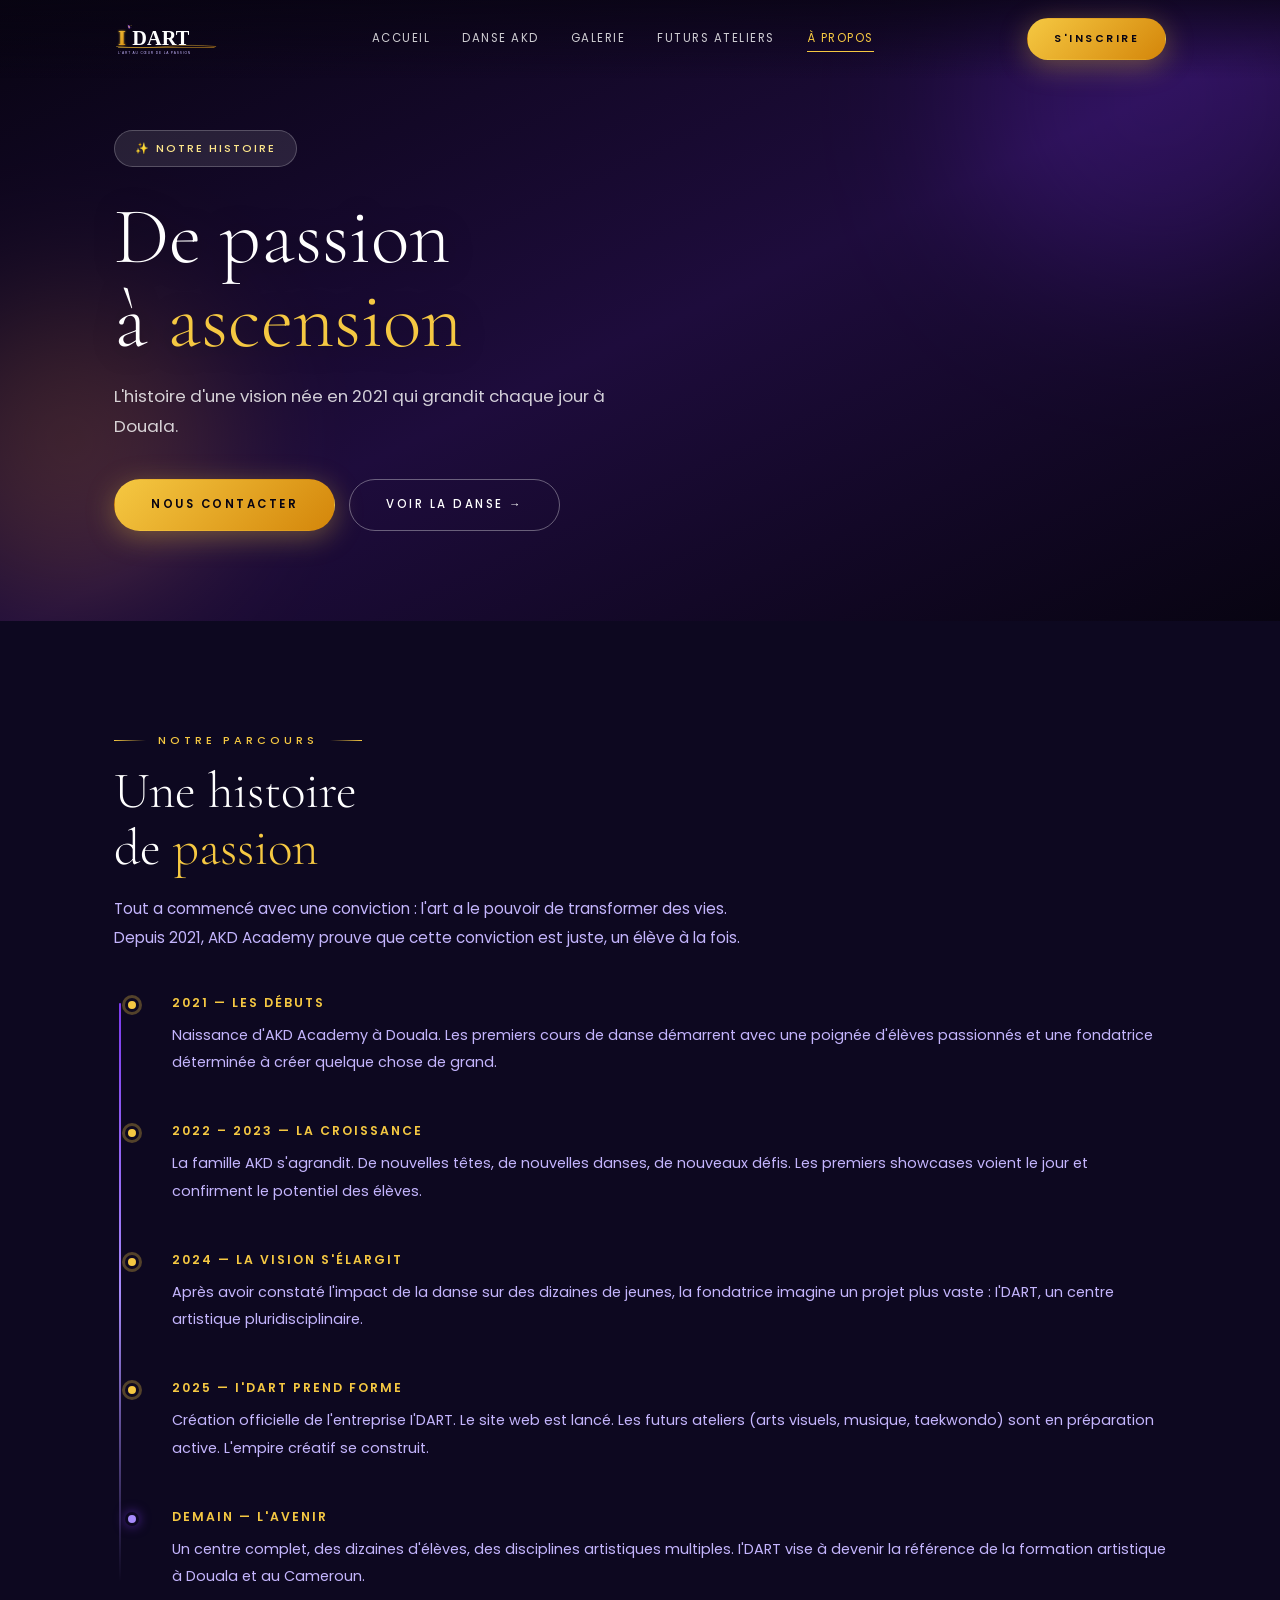
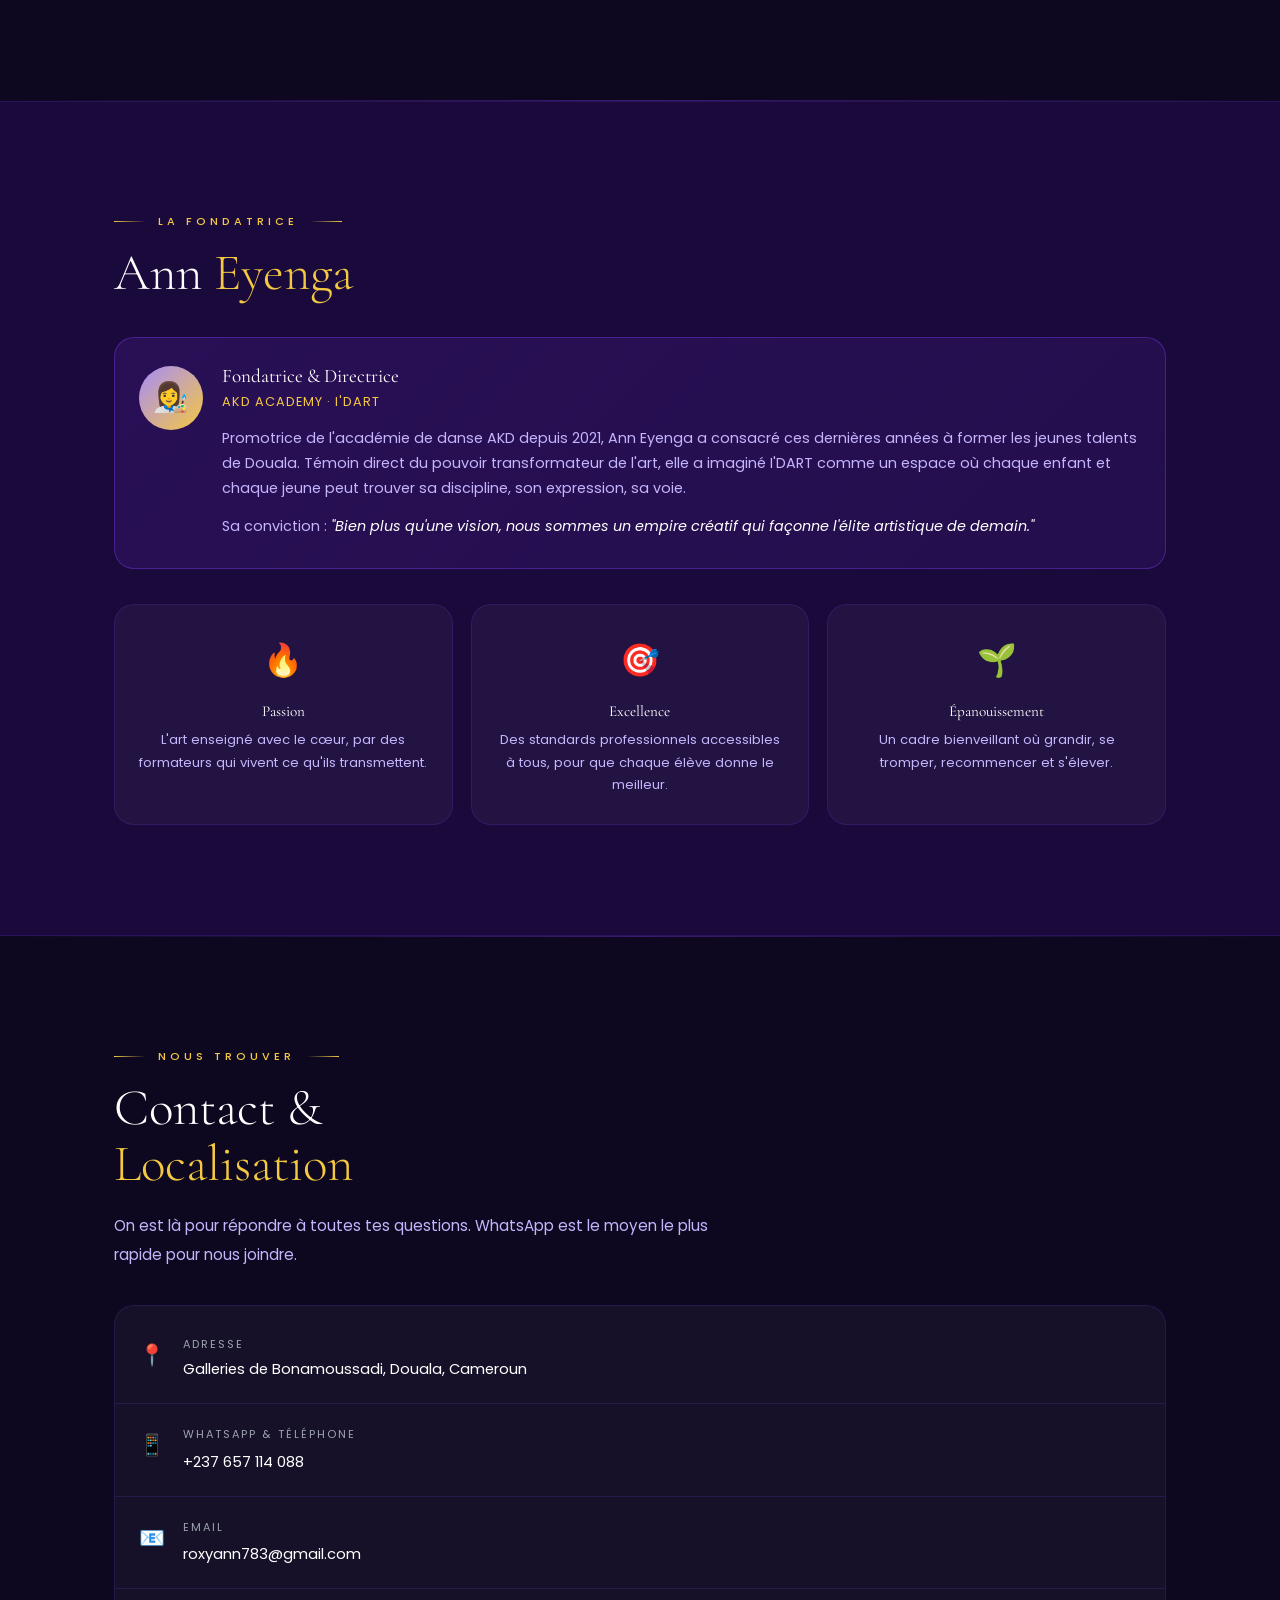
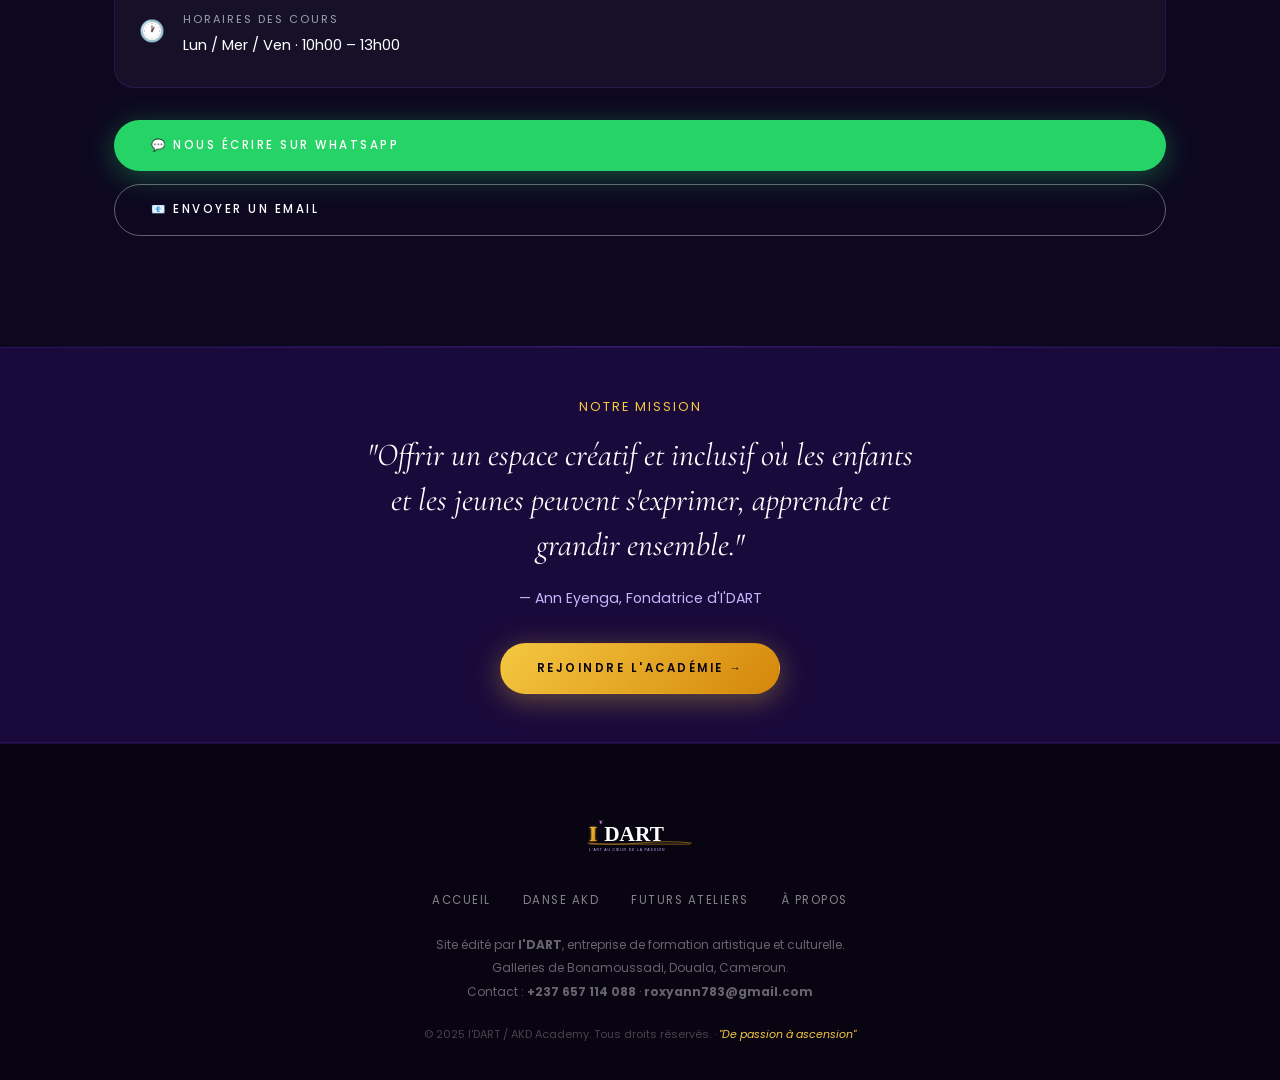
==== commit bfda6a63: "Update founder name and add Musique card background - Rename founder to Ann Eyenga across apropos.ht" ====
--- a/apropos.html
+++ b/apropos.html
@@ -111,7 +111,7 @@
 <section class="section section-light">
   <div class="container reveal">
     <span class="section-label">La fondatrice</span>
-    <h2 class="section-title">Eyenga <span class="text-gold">Ngo'o R.</span></h2>
+    <h2 class="section-title">Ann <span class="text-gold">Eyenga</span></h2>
 
     <div class="card mt-3" style="background:linear-gradient(135deg,rgba(76,29,149,0.3),rgba(124,58,237,0.1)); border-color:rgba(124,58,237,0.4);">
       <div class="founder-inner">
@@ -120,7 +120,7 @@
           <h3 style="color:var(--white); font-size:1.2rem; margin-bottom:0.3rem;">Fondatrice &amp; Directrice</h3>
           <p style="font-size:0.8rem; color:var(--gold); letter-spacing:1px; margin-bottom:0.8rem;">AKD ACADEMY · I'DART</p>
           <p style="font-size:0.9rem; color:var(--purple-pale); line-height:1.75;">
-            Promotrice de l'académie de danse AKD depuis 2021, Eyenga Ngo'o R. a consacré ces dernières années à former les jeunes talents de Douala. Témoin direct du pouvoir transformateur de l'art, elle a imaginé I'DART comme un espace où chaque enfant et chaque jeune peut trouver sa discipline, son expression, sa voie.
+            Promotrice de l'académie de danse AKD depuis 2021, Ann Eyenga a consacré ces dernières années à former les jeunes talents de Douala. Témoin direct du pouvoir transformateur de l'art, elle a imaginé I'DART comme un espace où chaque enfant et chaque jeune peut trouver sa discipline, son expression, sa voie.
           </p>
           <p style="font-size:0.9rem; color:var(--purple-pale); line-height:1.75; margin-top:0.8rem;">
             Sa conviction : <em style="color:var(--white);">"Bien plus qu'une vision, nous sommes un empire créatif qui façonne l'élite artistique de demain."</em>
@@ -211,7 +211,7 @@
       <p style="font-family:'Cormorant Garamond',serif; font-size:clamp(1.3rem,4vw,2rem); color:var(--white); line-height:1.4; font-style:italic;">
         "Offrir un espace créatif et inclusif où les enfants et les jeunes peuvent s'exprimer, apprendre et grandir ensemble."
       </p>
-      <p style="color:var(--purple-pale); margin-top:1.2rem; font-size:0.88rem;">— Eyenga Ngo'o R., Fondatrice d'I'DART</p>
+      <p style="color:var(--purple-pale); margin-top:1.2rem; font-size:0.88rem;">— Ann Eyenga, Fondatrice d'I'DART</p>
       <a href="danse.html#inscription" class="btn btn-gold" style="margin-top:2rem; display:inline-flex;">Rejoindre l'académie →</a>
     </div>
   </div>
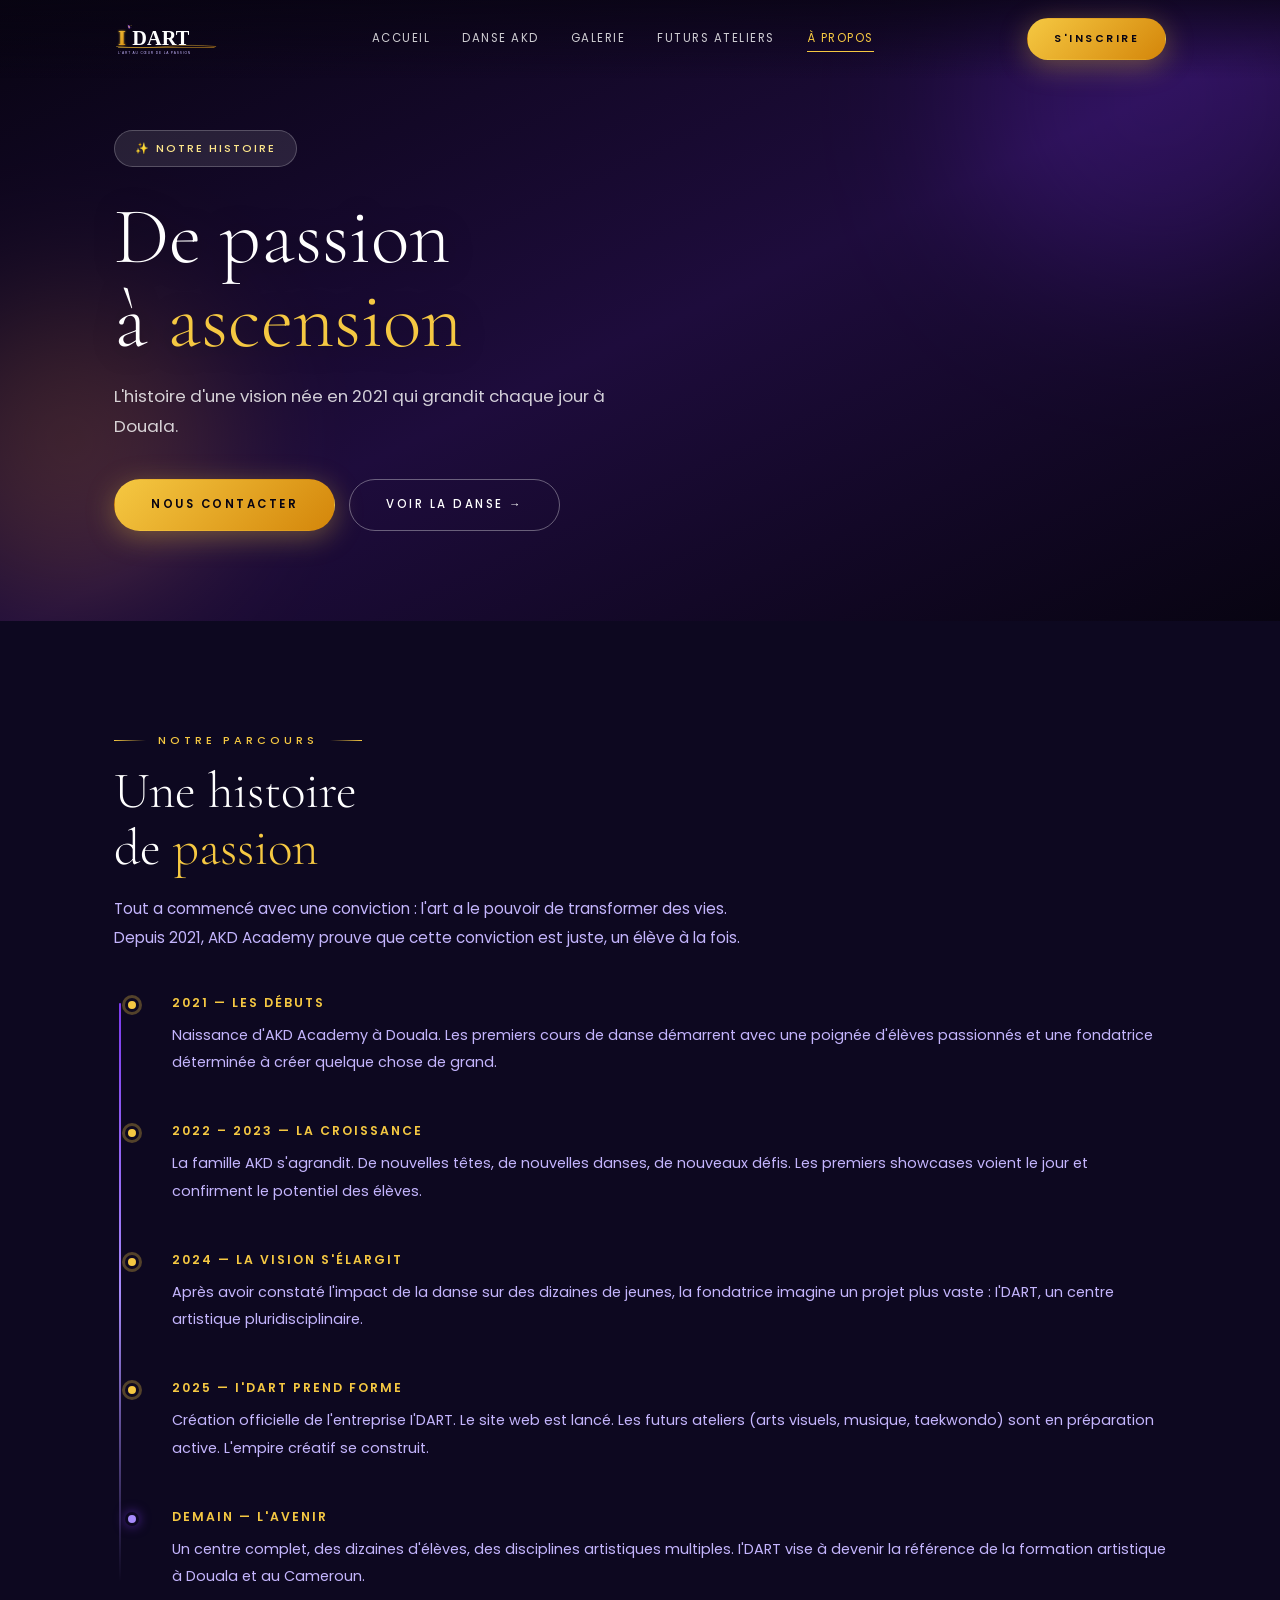
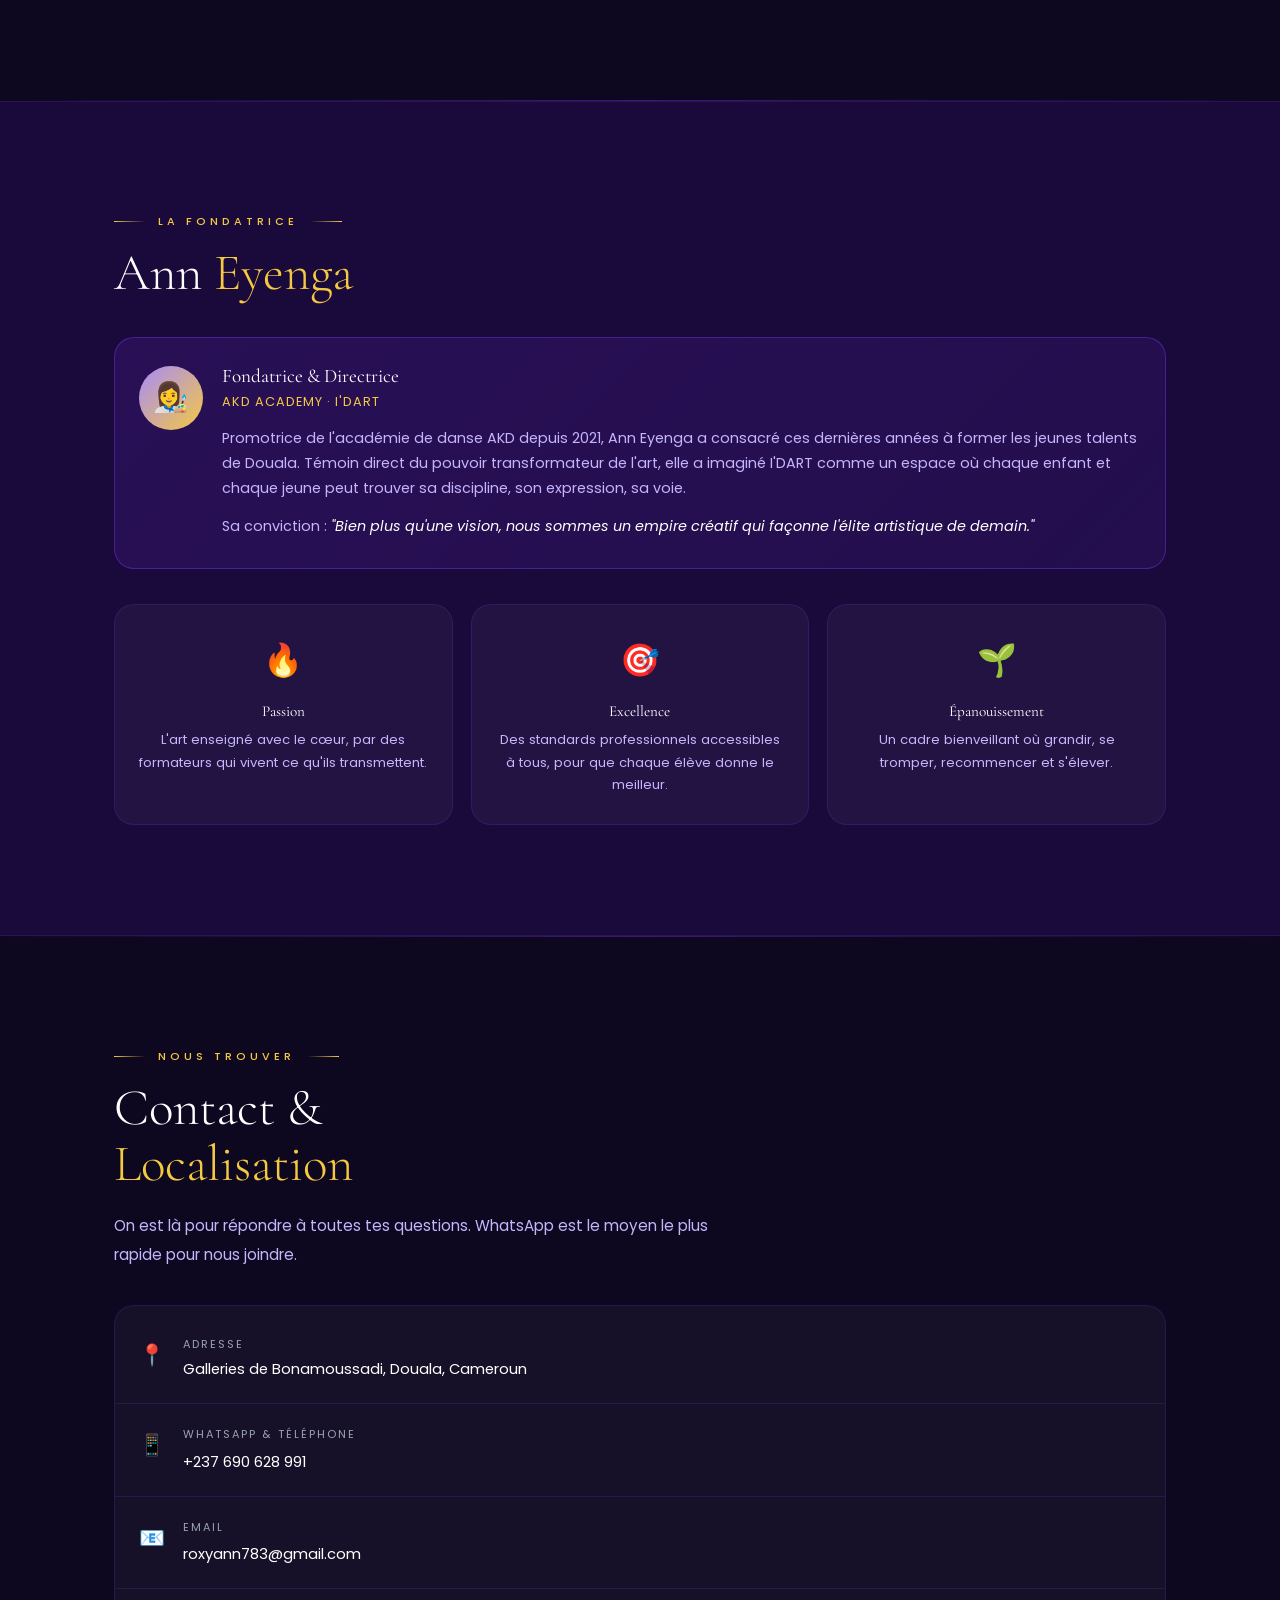
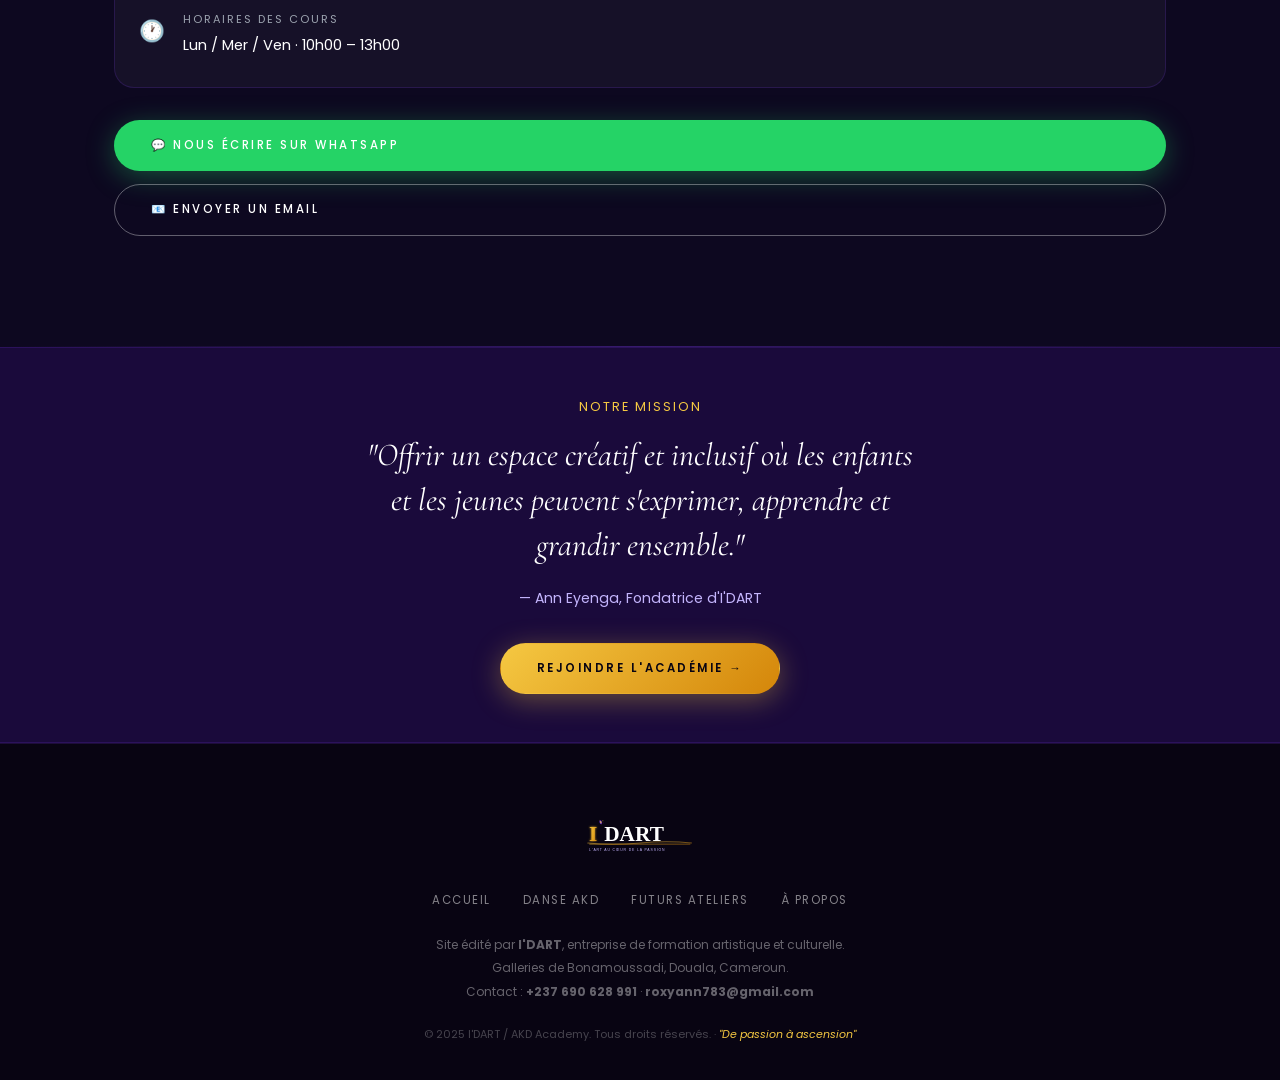
==== commit e0e4edd3: "Update WhatsApp number + populate galerie with real images - Replace old WhatsApp number (657 114 08" ====
--- a/apropos.html
+++ b/apropos.html
@@ -1,4 +1,4 @@
-<!DOCTYPE html>
+﻿<!DOCTYPE html>
 <html lang="fr">
 <head>
   <meta charset="UTF-8"/>
@@ -171,7 +171,7 @@
         <div class="contact-icon">📱</div>
         <div>
           <p class="contact-label">WhatsApp &amp; Téléphone</p>
-          <a href="tel:+237657114088" class="contact-value" style="color:var(--white);">+237 657 114 088</a>
+          <a href="tel:+237690628991" class="contact-value" style="color:var(--white);">+237 690 628 991</a>
         </div>
       </div>
       <div class="contact-item">
@@ -191,7 +191,7 @@
     </div>
 
     <div style="display:flex; flex-direction:column; gap:0.8rem; margin-top:2rem;">
-      <a href="https://wa.me/237657114088?text=Bonjour%20I'DART%20!%20J'ai%20une%20question." class="btn btn-whatsapp" target="_blank" rel="noopener">
+      <a href="https://wa.me/237690628991?text=Bonjour%20I'DART%20!%20J'ai%20une%20question." class="btn btn-whatsapp" target="_blank" rel="noopener">
         💬 Nous écrire sur WhatsApp
       </a>
       <a href="mailto:roxyann783@gmail.com" class="btn btn-outline">
@@ -229,7 +229,7 @@
   <p class="footer-legal">
     Site édité par <strong>I'DART</strong>, entreprise de formation artistique et culturelle.<br/>
     Galleries de Bonamoussadi, Douala, Cameroun.<br/>
-    Contact : <strong>+237 657 114 088</strong> · <strong>roxyann783@gmail.com</strong>
+    Contact : <strong>+237 690 628 991</strong> · <strong>roxyann783@gmail.com</strong>
   </p>
   <p class="footer-copy">© 2025 I'DART / AKD Academy. Tous droits réservés. · <em>"De passion à ascension"</em></p>
 </footer>
@@ -239,7 +239,7 @@
 <!-- Mobile float bar -->
 <div class="float-bar">
   <a href="danse.html#inscription" class="float-bar-book">✍️ S'inscrire</a>
-  <a href="https://wa.me/237657114088?text=Bonjour%20I'DART%20!%20J'ai%20une%20question." class="float-bar-whatsapp" target="_blank" rel="noopener">💬 WhatsApp</a>
+  <a href="https://wa.me/237690628991?text=Bonjour%20I'DART%20!%20J'ai%20une%20question." class="float-bar-whatsapp" target="_blank" rel="noopener">💬 WhatsApp</a>
 </div>
 
 <script>
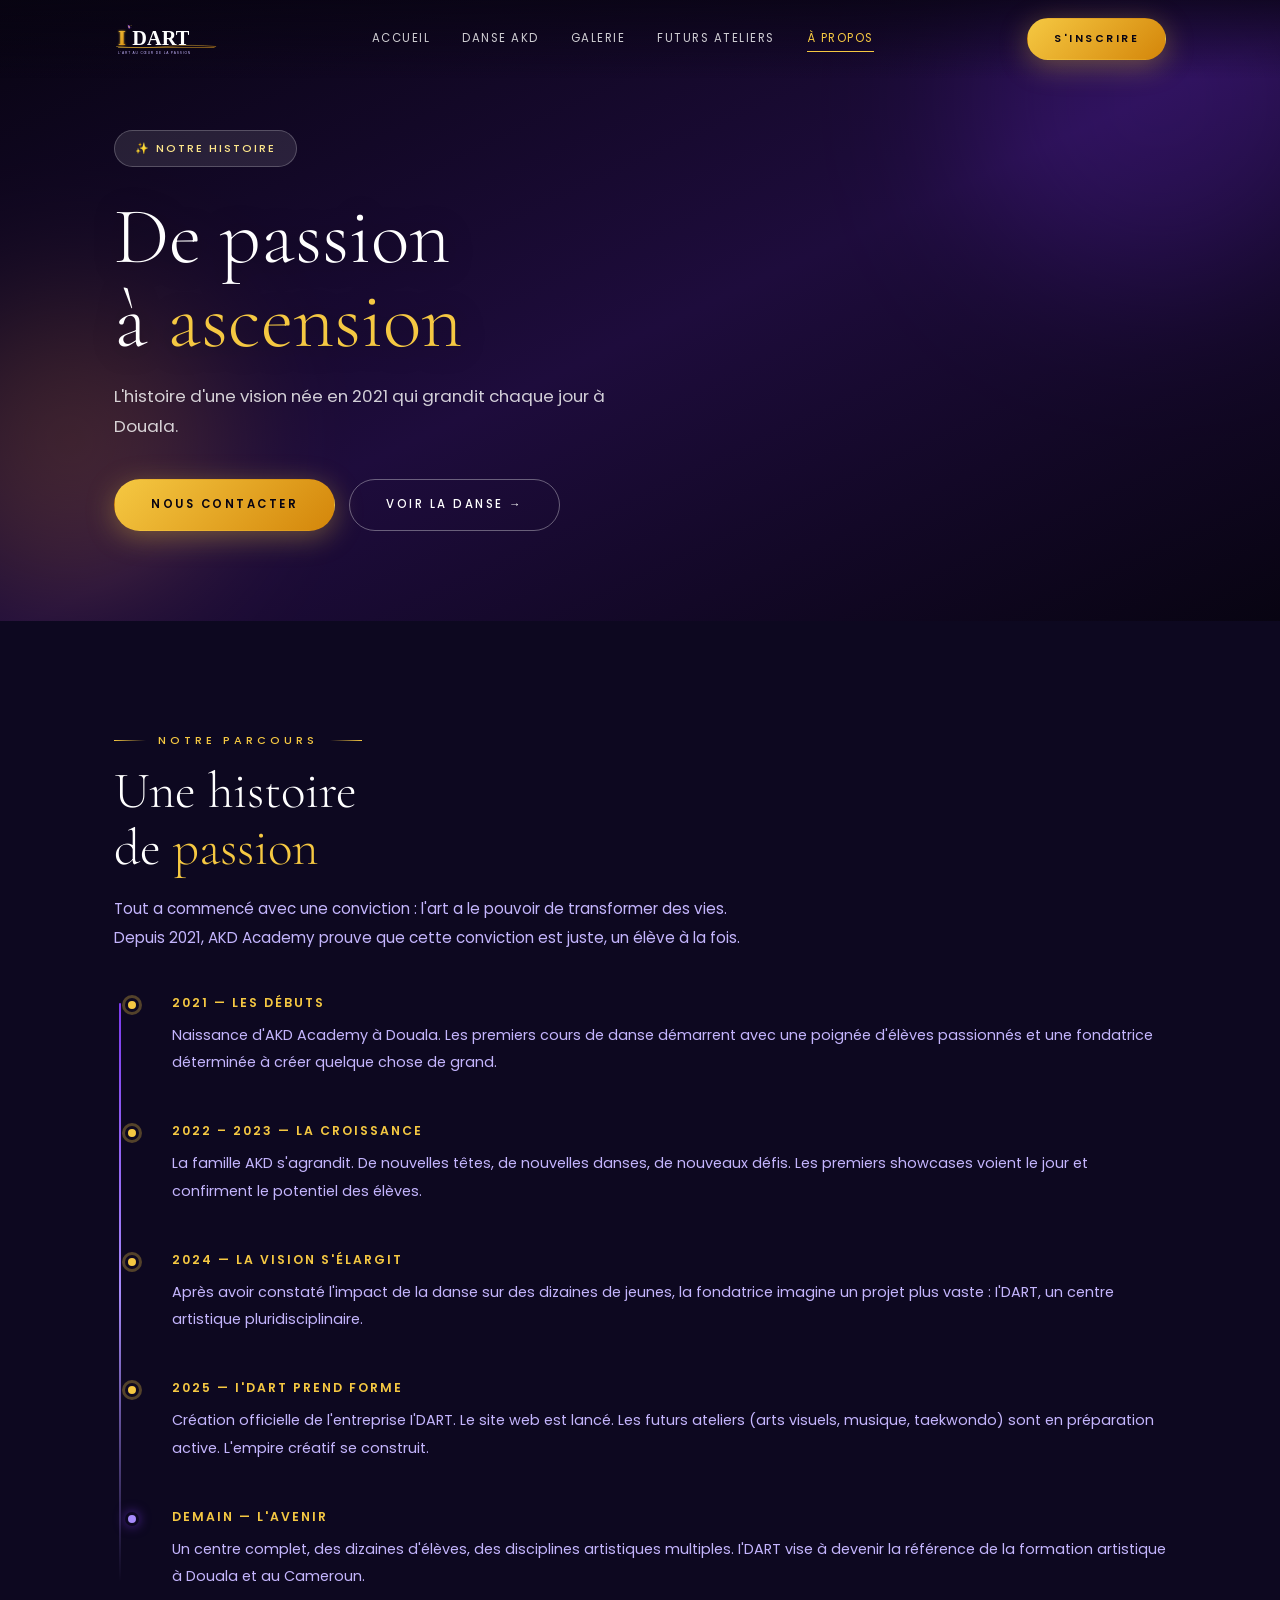
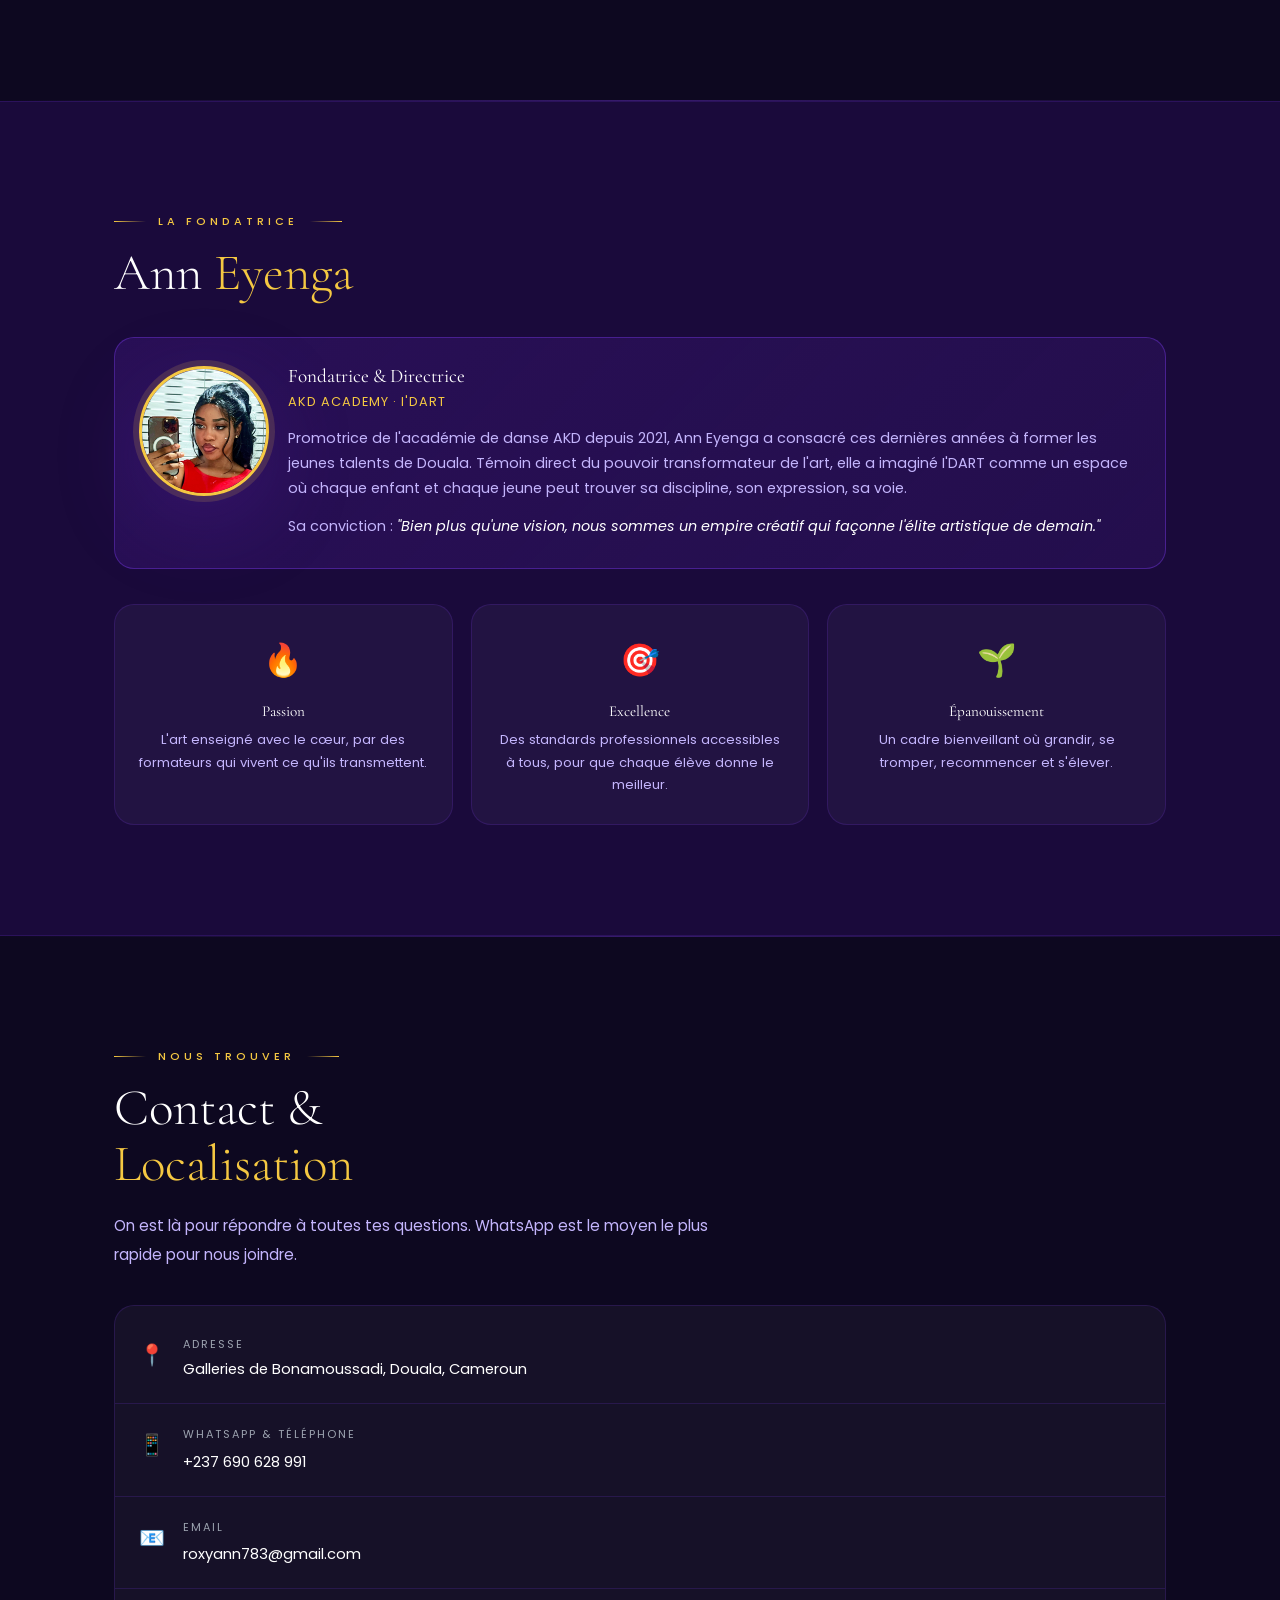
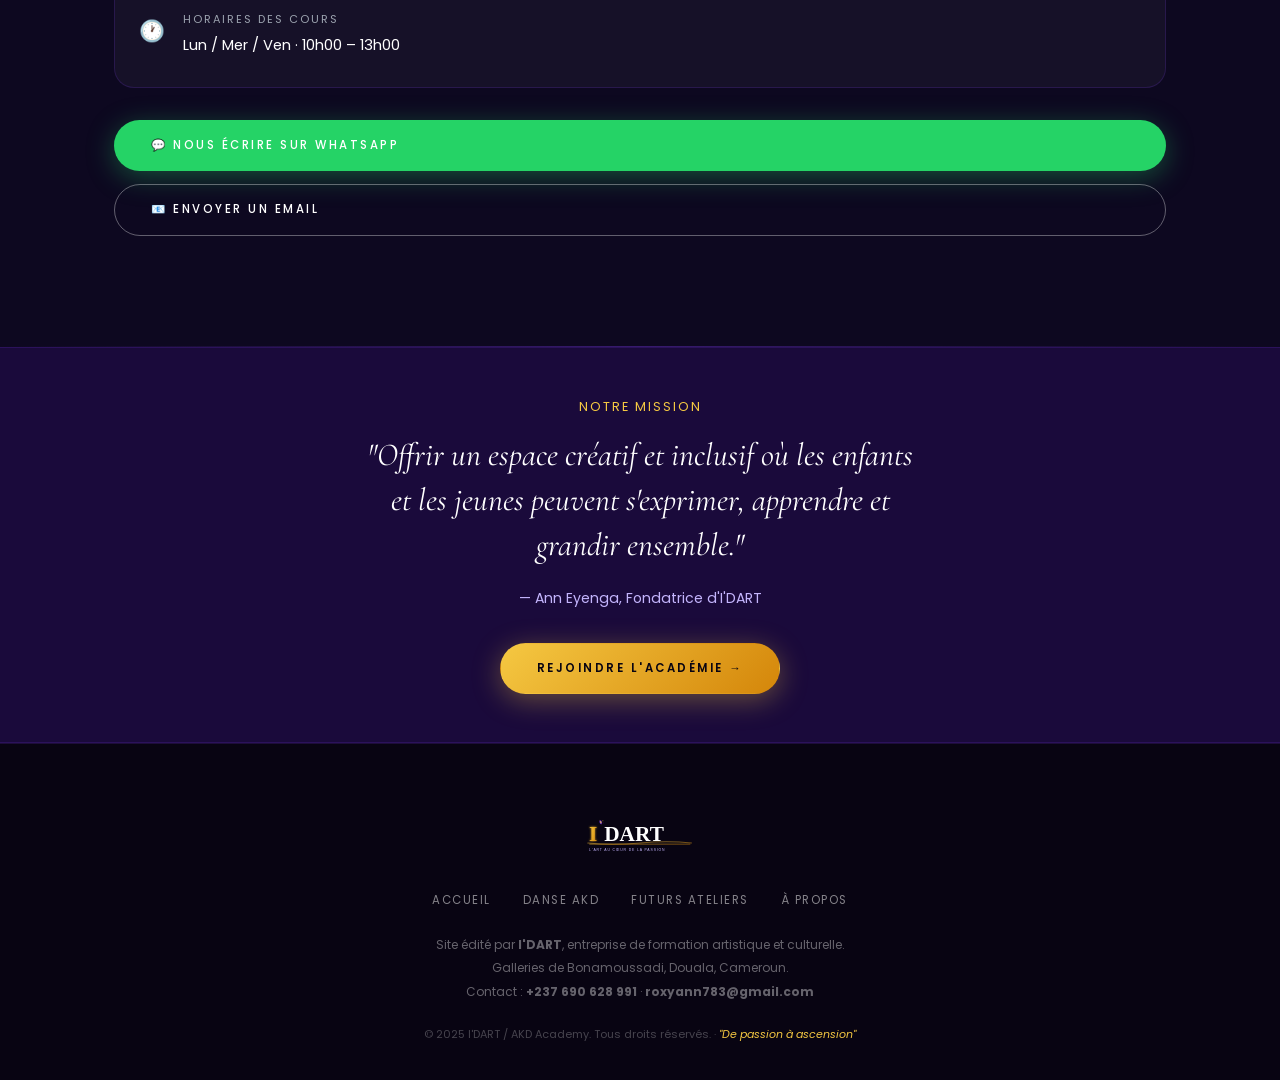
==== commit 3c467b61: "Add Ann Eyenga profile photo + atelier card background images - Replace emoji avatar with round phot" ====
--- a/apropos.html
+++ b/apropos.html
@@ -115,7 +115,7 @@
 
     <div class="card mt-3" style="background:linear-gradient(135deg,rgba(76,29,149,0.3),rgba(124,58,237,0.1)); border-color:rgba(124,58,237,0.4);">
       <div class="founder-inner">
-        <div class="founder-avatar">👩‍🎨</div>
+        <div class="founder-avatar"><img src="img/photoAnn.jpeg" alt="Ann Eyenga, fondatrice AKD Academy"/></div>
         <div>
           <h3 style="color:var(--white); font-size:1.2rem; margin-bottom:0.3rem;">Fondatrice &amp; Directrice</h3>
           <p style="font-size:0.8rem; color:var(--gold); letter-spacing:1px; margin-bottom:0.8rem;">AKD ACADEMY · I'DART</p>
--- a/style.css
+++ b/style.css
@@ -1526,12 +1526,18 @@
   align-items: flex-start;
 }
 .founder-avatar {
-  width: 64px; height: 64px;
+  width: 130px; height: 130px;
   border-radius: 50%;
-  background: linear-gradient(135deg, var(--purple-light), var(--gold));
-  display: flex; align-items: center; justify-content: center;
-  font-size: 1.8rem;
+  border: 3px solid var(--gold);
+  box-shadow: 0 0 0 6px rgba(245,200,66,0.15), var(--shadow-deep);
+  overflow: hidden;
   flex-shrink: 0;
+}
+.founder-avatar img {
+  width: 100%; height: 100%;
+  object-fit: cover;
+  object-position: center top;
+  display: block;
 }
 @media (max-width: 520px) {
   .founder-inner { flex-direction: column; align-items: flex-start; }
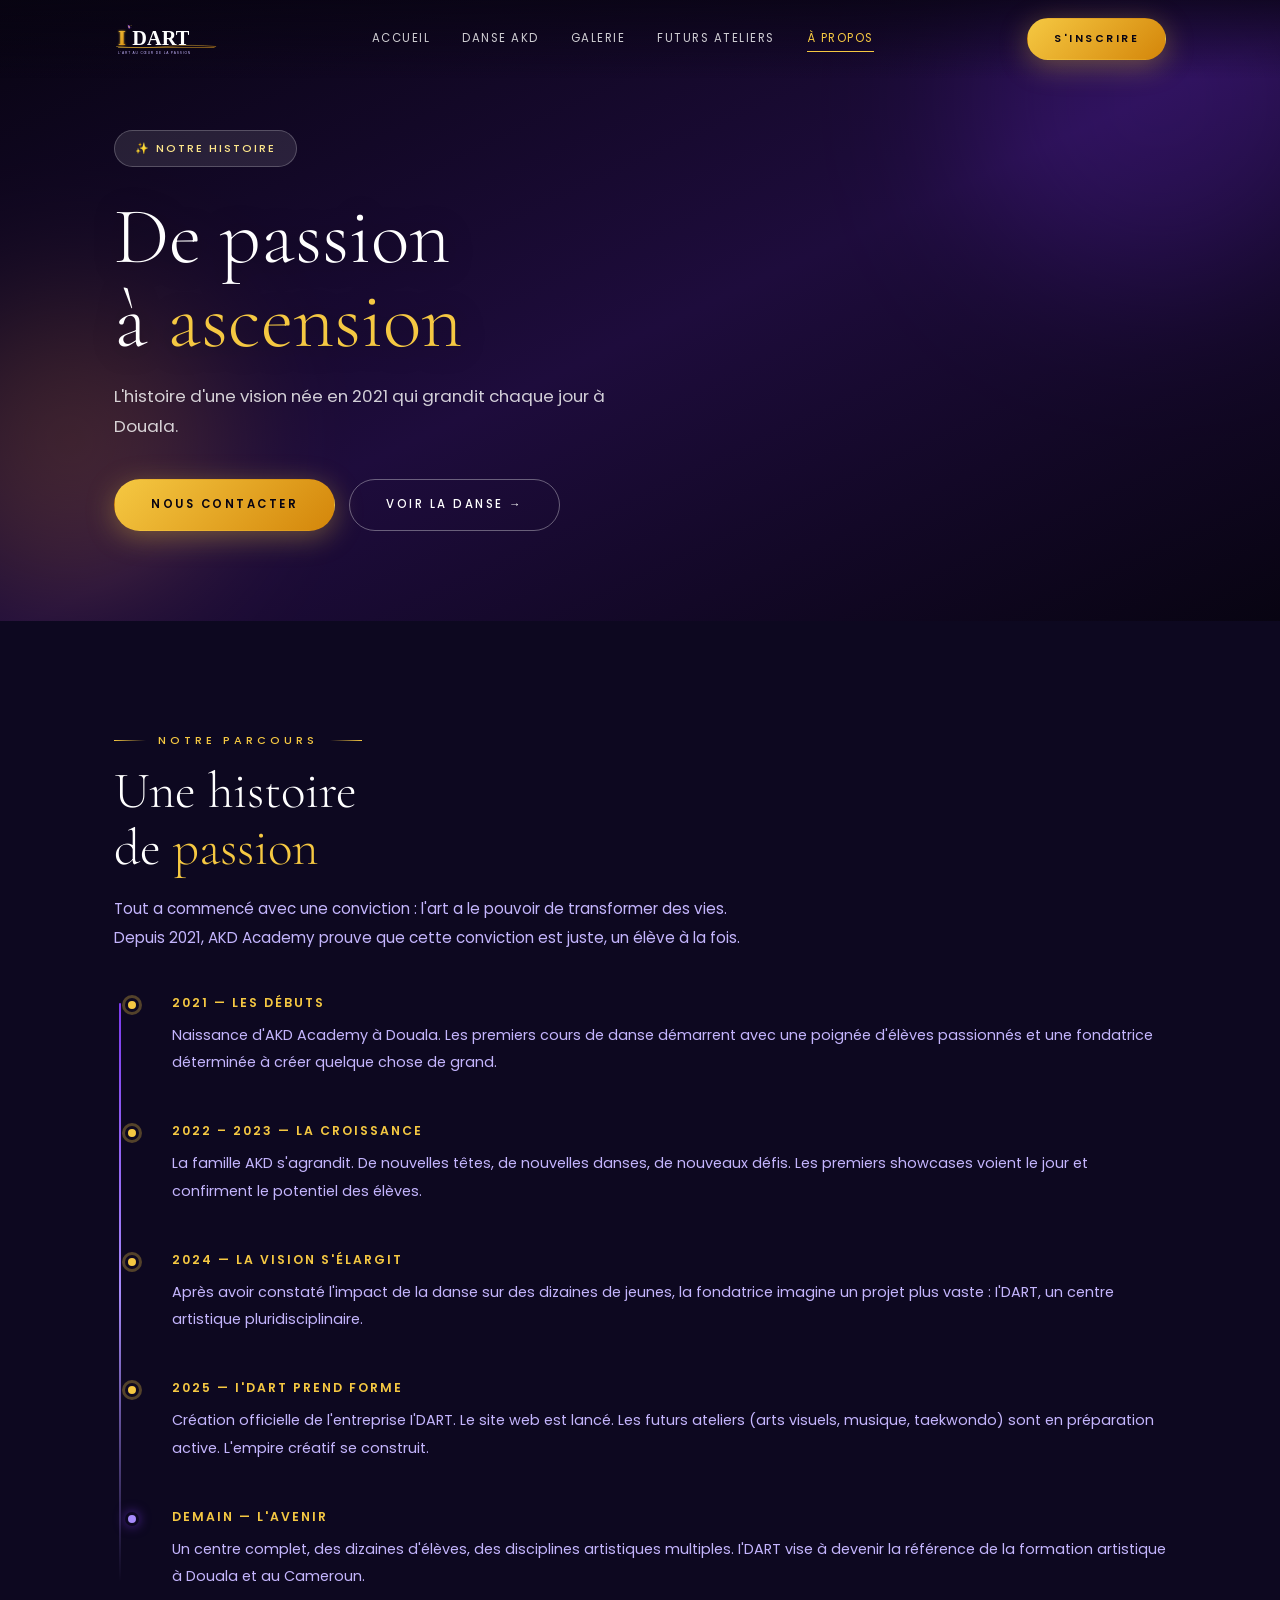
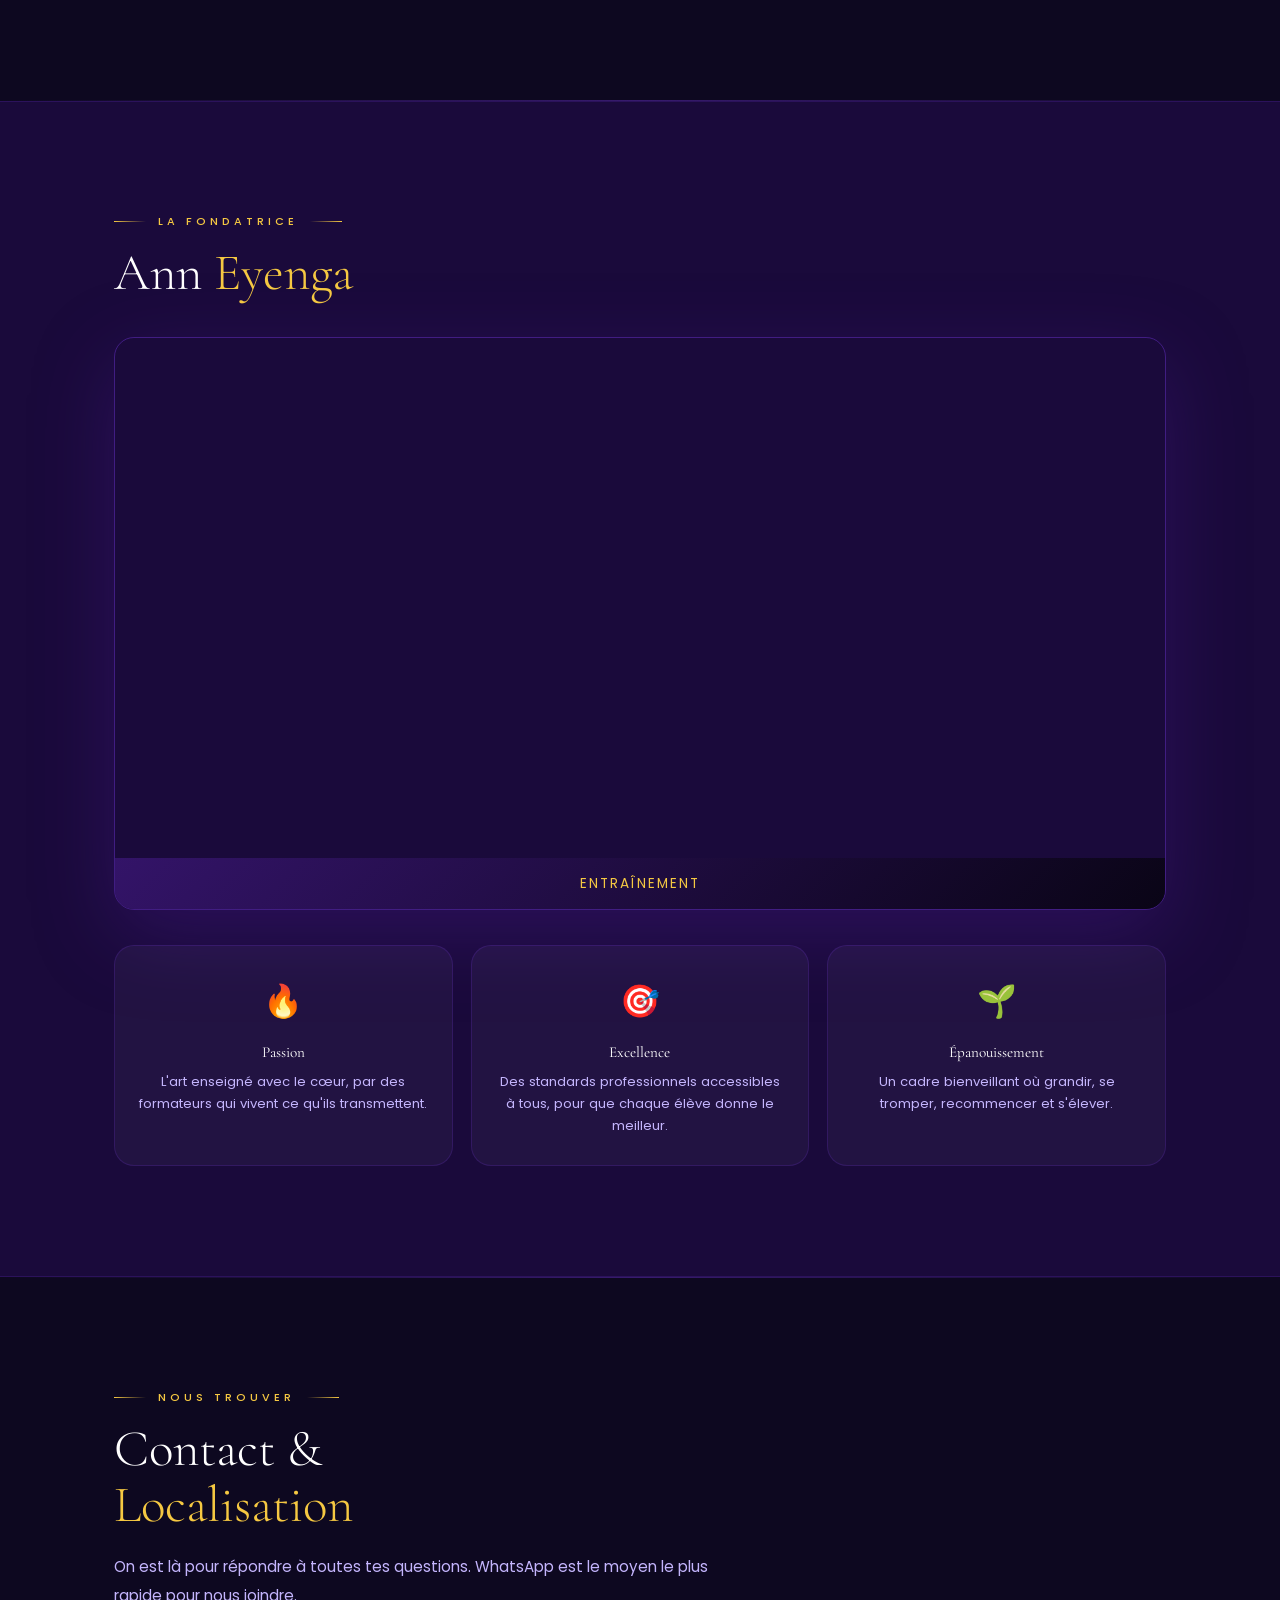
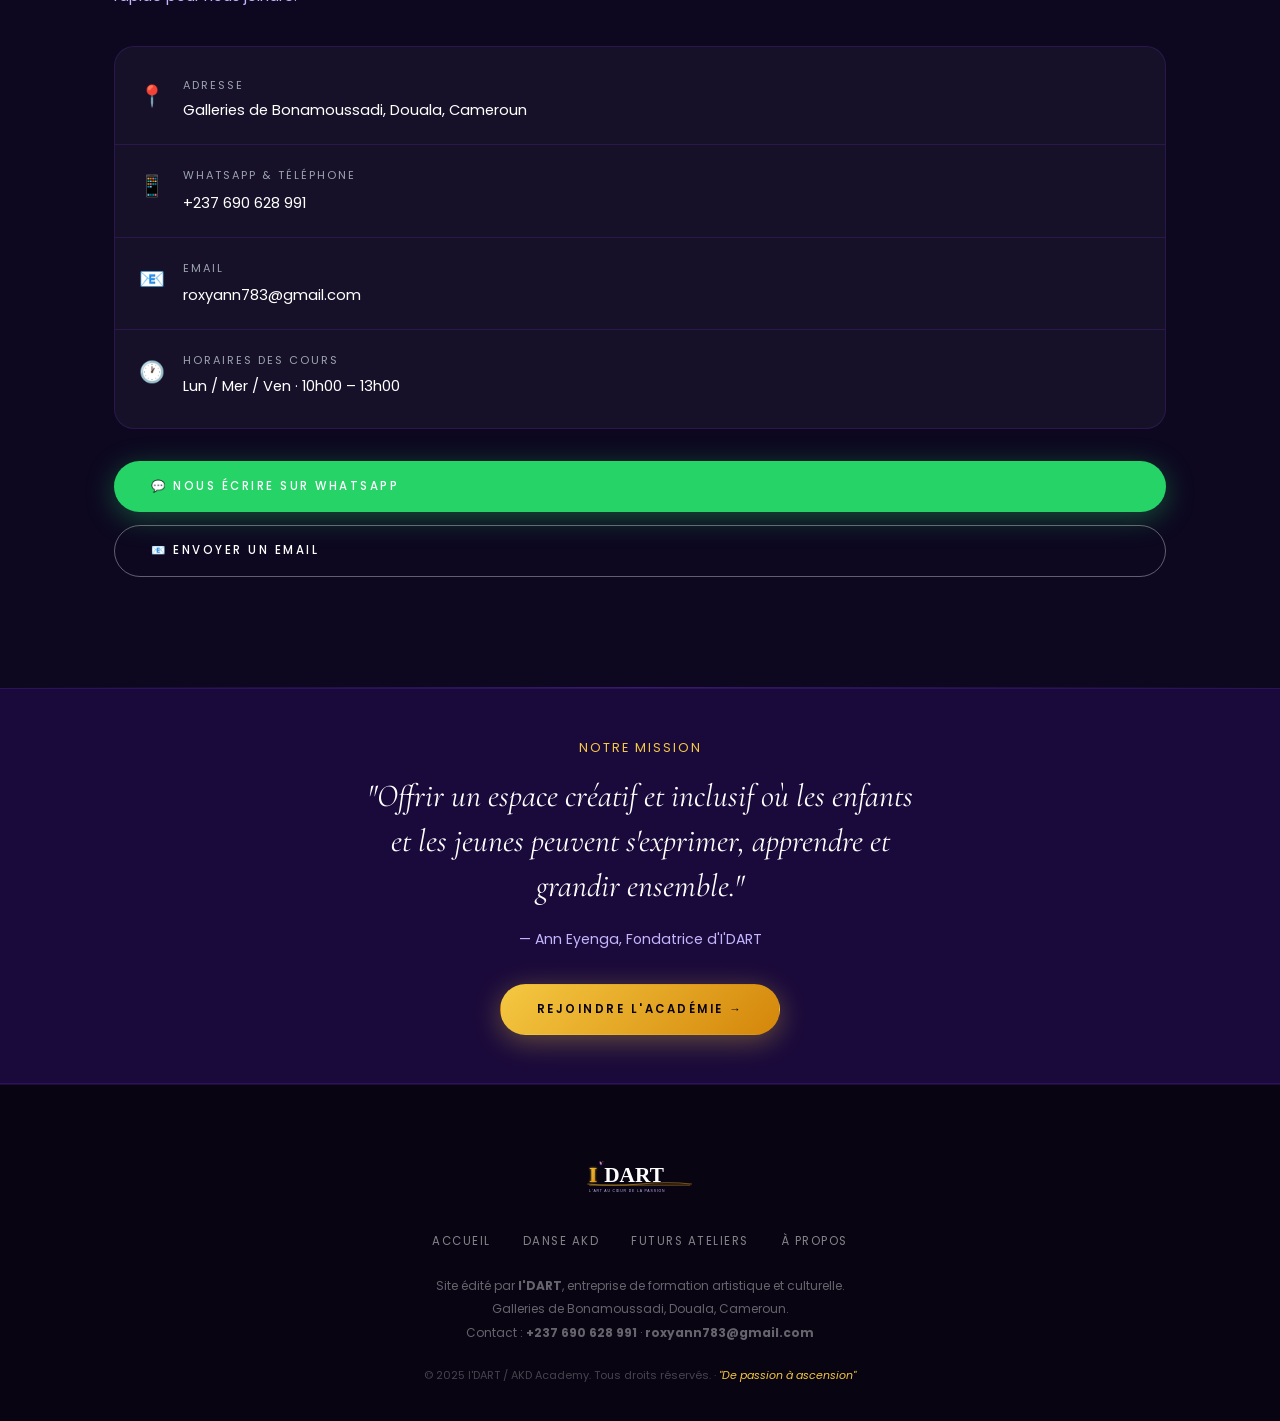
==== commit df2ab959: "Replace founder bio card with entrainementVideo in apropos Co-Authored-By: Claude Sonnet 4.6 <norepl" ====
--- a/apropos.html
+++ b/apropos.html
@@ -113,19 +113,12 @@
     <span class="section-label">La fondatrice</span>
     <h2 class="section-title">Ann <span class="text-gold">Eyenga</span></h2>
 
-    <div class="card mt-3" style="background:linear-gradient(135deg,rgba(76,29,149,0.3),rgba(124,58,237,0.1)); border-color:rgba(124,58,237,0.4);">
-      <div class="founder-inner">
-        <div class="founder-avatar"><img src="img/photoAnn.jpeg" alt="Ann Eyenga, fondatrice AKD Academy"/></div>
-        <div>
-          <h3 style="color:var(--white); font-size:1.2rem; margin-bottom:0.3rem;">Fondatrice &amp; Directrice</h3>
-          <p style="font-size:0.8rem; color:var(--gold); letter-spacing:1px; margin-bottom:0.8rem;">AKD ACADEMY · I'DART</p>
-          <p style="font-size:0.9rem; color:var(--purple-pale); line-height:1.75;">
-            Promotrice de l'académie de danse AKD depuis 2021, Ann Eyenga a consacré ces dernières années à former les jeunes talents de Douala. Témoin direct du pouvoir transformateur de l'art, elle a imaginé I'DART comme un espace où chaque enfant et chaque jeune peut trouver sa discipline, son expression, sa voie.
-          </p>
-          <p style="font-size:0.9rem; color:var(--purple-pale); line-height:1.75; margin-top:0.8rem;">
-            Sa conviction : <em style="color:var(--white);">"Bien plus qu'une vision, nous sommes un empire créatif qui façonne l'élite artistique de demain."</em>
-          </p>
-        </div>
+    <div class="mt-3" style="border-radius:var(--r2); overflow:hidden; border:1px solid rgba(124,58,237,0.4); box-shadow:var(--shadow-deep);">
+      <video autoplay muted loop playsinline webkit-playsinline style="width:100%; display:block; max-height:520px; object-fit:cover;">
+        <source src="img/entrainementVideo.mp4" type="video/mp4"/>
+      </video>
+      <div style="background:linear-gradient(135deg,rgba(76,29,149,0.5),rgba(8,4,18,0.9)); padding:14px 20px; text-align:center;">
+        <p style="font-size:0.85rem; letter-spacing:2px; text-transform:uppercase; color:var(--gold);">Entraînement</p>
       </div>
     </div>
 
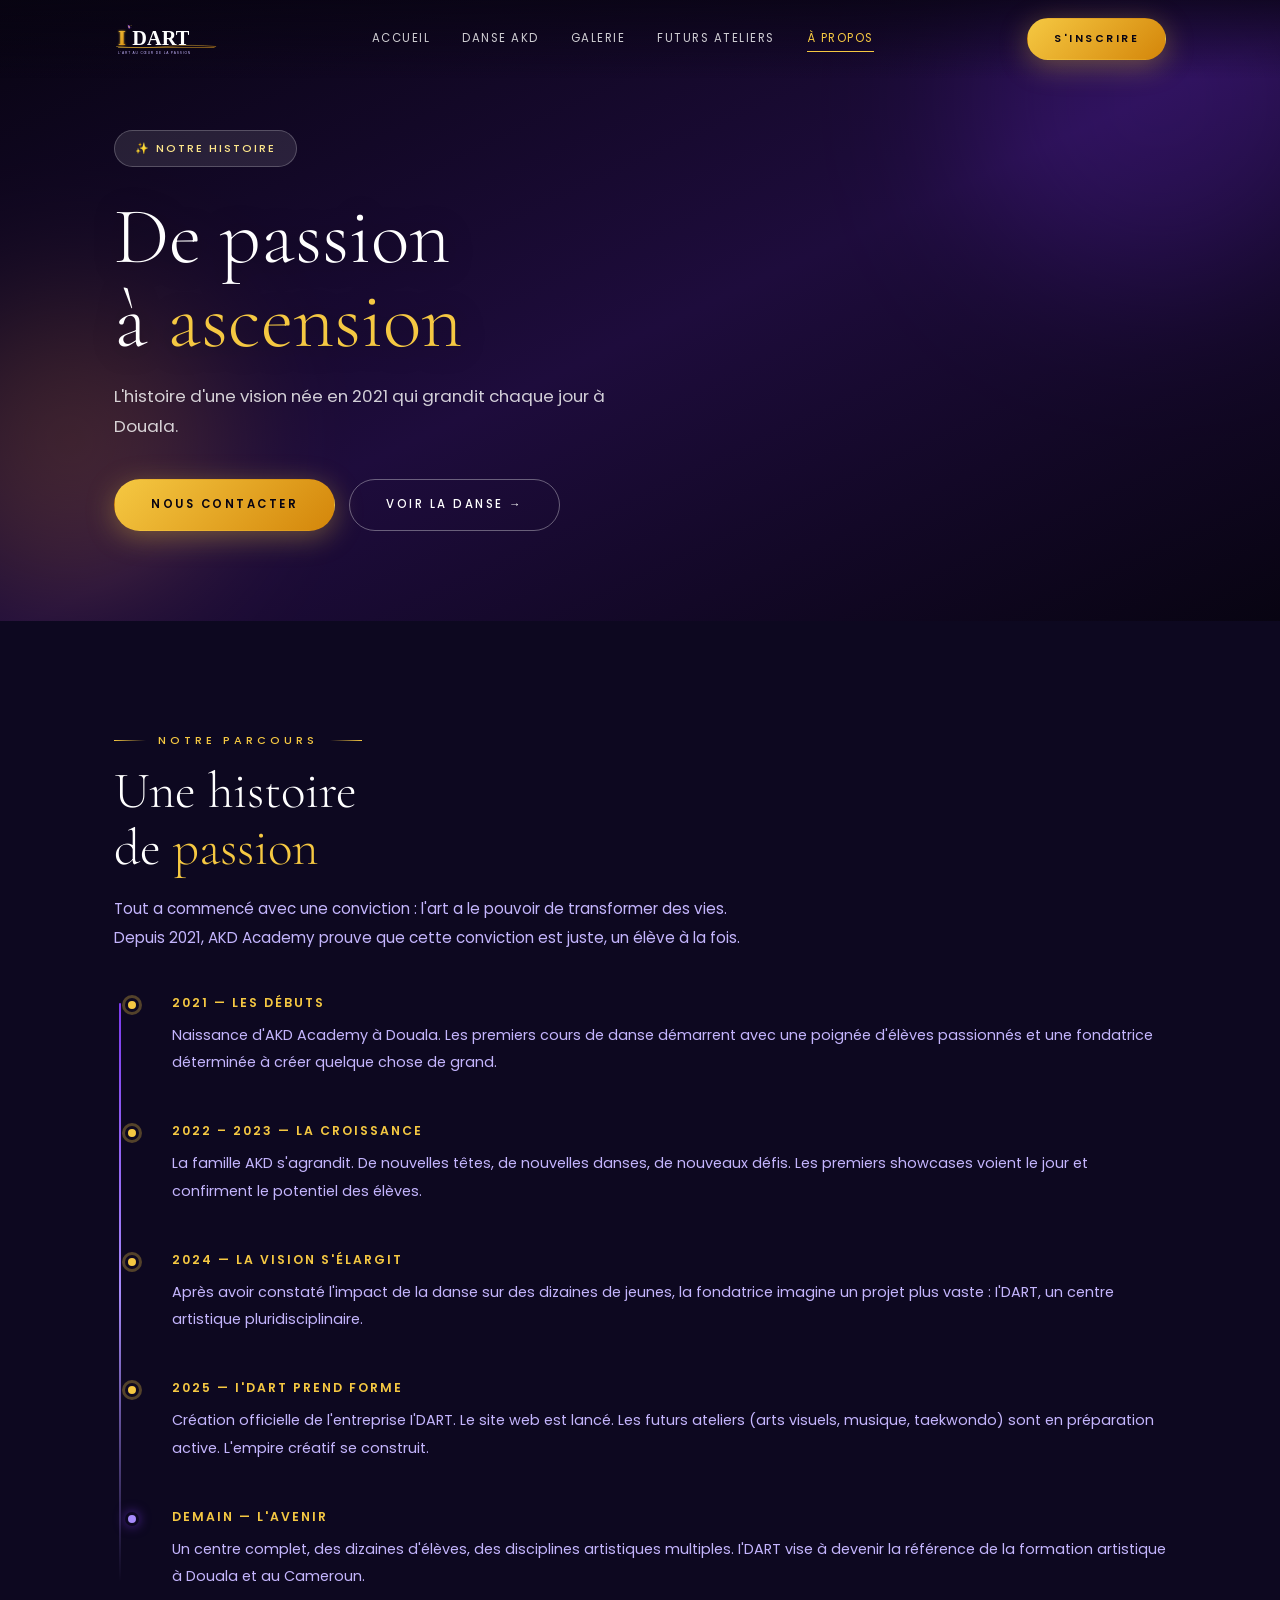
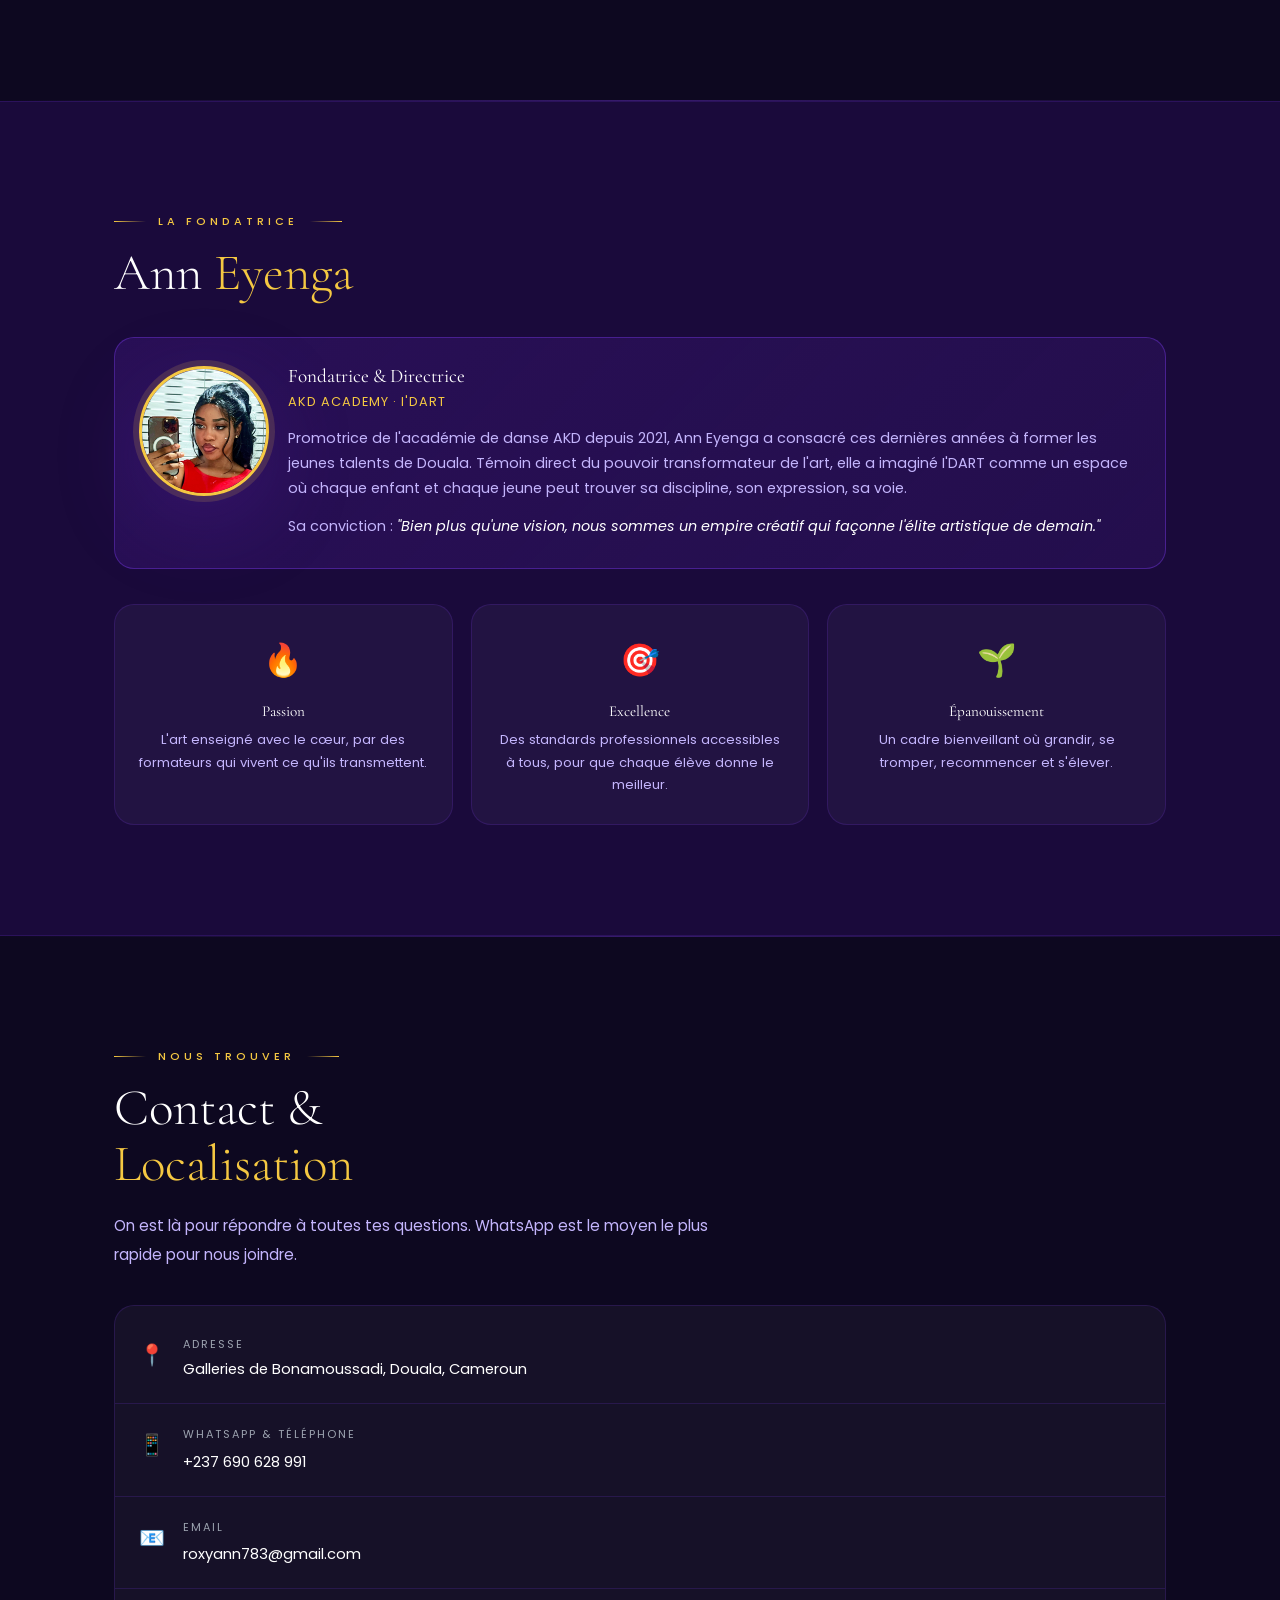
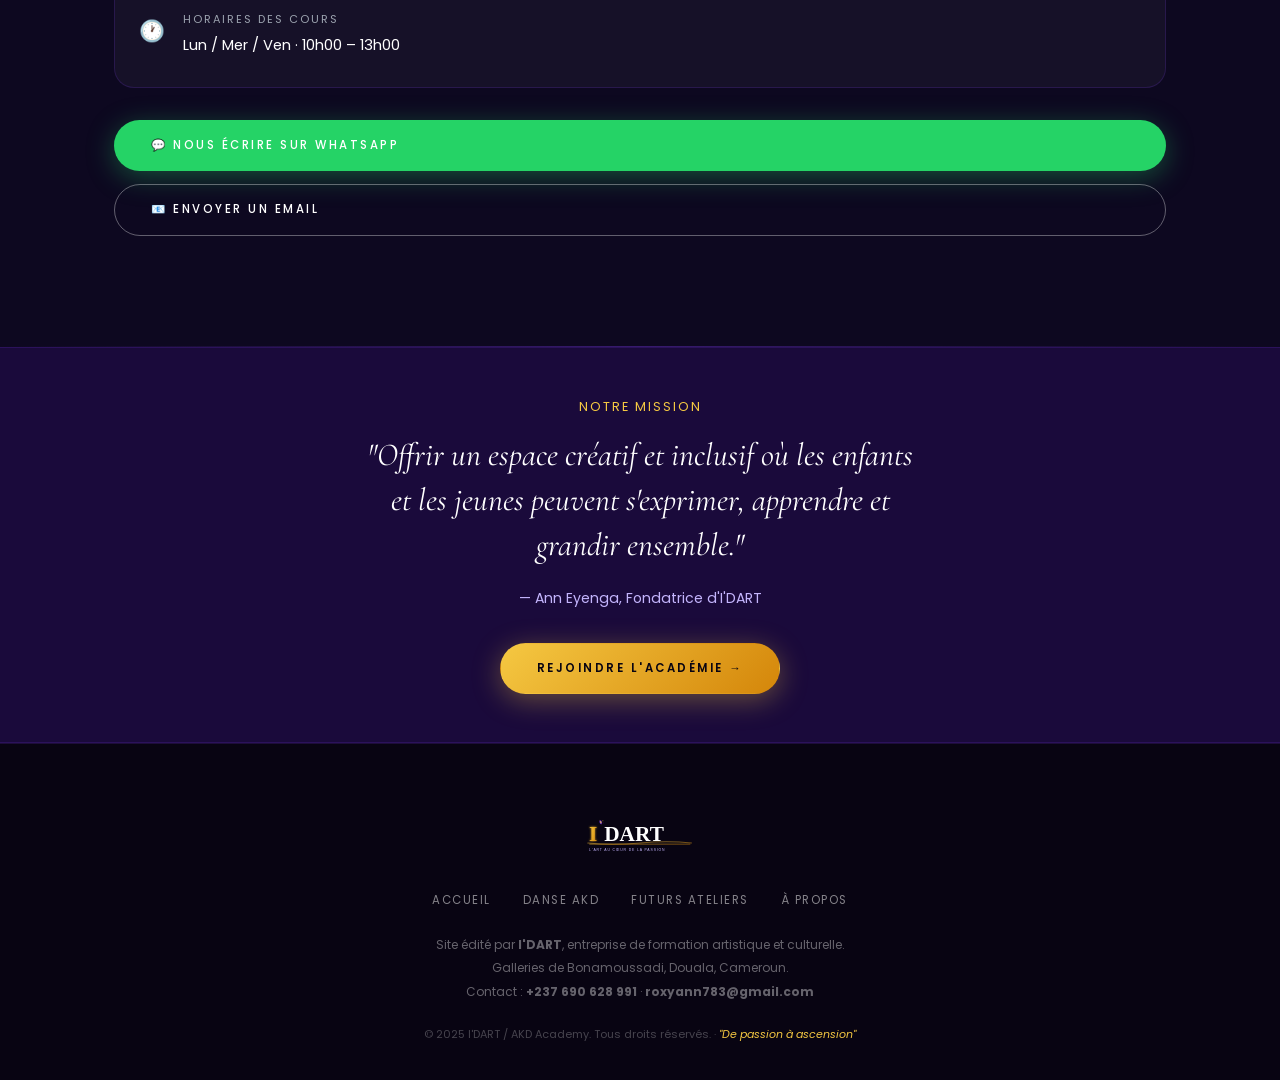
==== commit 75348458: "Fix: video in galerie showcase slot, restore Ann photo in apropos - galerie.html: replace photoAnn s" ====
--- a/apropos.html
+++ b/apropos.html
@@ -113,12 +113,19 @@
     <span class="section-label">La fondatrice</span>
     <h2 class="section-title">Ann <span class="text-gold">Eyenga</span></h2>
 
-    <div class="mt-3" style="border-radius:var(--r2); overflow:hidden; border:1px solid rgba(124,58,237,0.4); box-shadow:var(--shadow-deep);">
-      <video autoplay muted loop playsinline webkit-playsinline style="width:100%; display:block; max-height:520px; object-fit:cover;">
-        <source src="img/entrainementVideo.mp4" type="video/mp4"/>
-      </video>
-      <div style="background:linear-gradient(135deg,rgba(76,29,149,0.5),rgba(8,4,18,0.9)); padding:14px 20px; text-align:center;">
-        <p style="font-size:0.85rem; letter-spacing:2px; text-transform:uppercase; color:var(--gold);">Entraînement</p>
+    <div class="card mt-3" style="background:linear-gradient(135deg,rgba(76,29,149,0.3),rgba(124,58,237,0.1)); border-color:rgba(124,58,237,0.4);">
+      <div class="founder-inner">
+        <div class="founder-avatar"><img src="img/photoAnn.jpeg" alt="Ann Eyenga, fondatrice AKD Academy"/></div>
+        <div>
+          <h3 style="color:var(--white); font-size:1.2rem; margin-bottom:0.3rem;">Fondatrice &amp; Directrice</h3>
+          <p style="font-size:0.8rem; color:var(--gold); letter-spacing:1px; margin-bottom:0.8rem;">AKD ACADEMY · I'DART</p>
+          <p style="font-size:0.9rem; color:var(--purple-pale); line-height:1.75;">
+            Promotrice de l'académie de danse AKD depuis 2021, Ann Eyenga a consacré ces dernières années à former les jeunes talents de Douala. Témoin direct du pouvoir transformateur de l'art, elle a imaginé I'DART comme un espace où chaque enfant et chaque jeune peut trouver sa discipline, son expression, sa voie.
+          </p>
+          <p style="font-size:0.9rem; color:var(--purple-pale); line-height:1.75; margin-top:0.8rem;">
+            Sa conviction : <em style="color:var(--white);">"Bien plus qu'une vision, nous sommes un empire créatif qui façonne l'élite artistique de demain."</em>
+          </p>
+        </div>
       </div>
     </div>
 
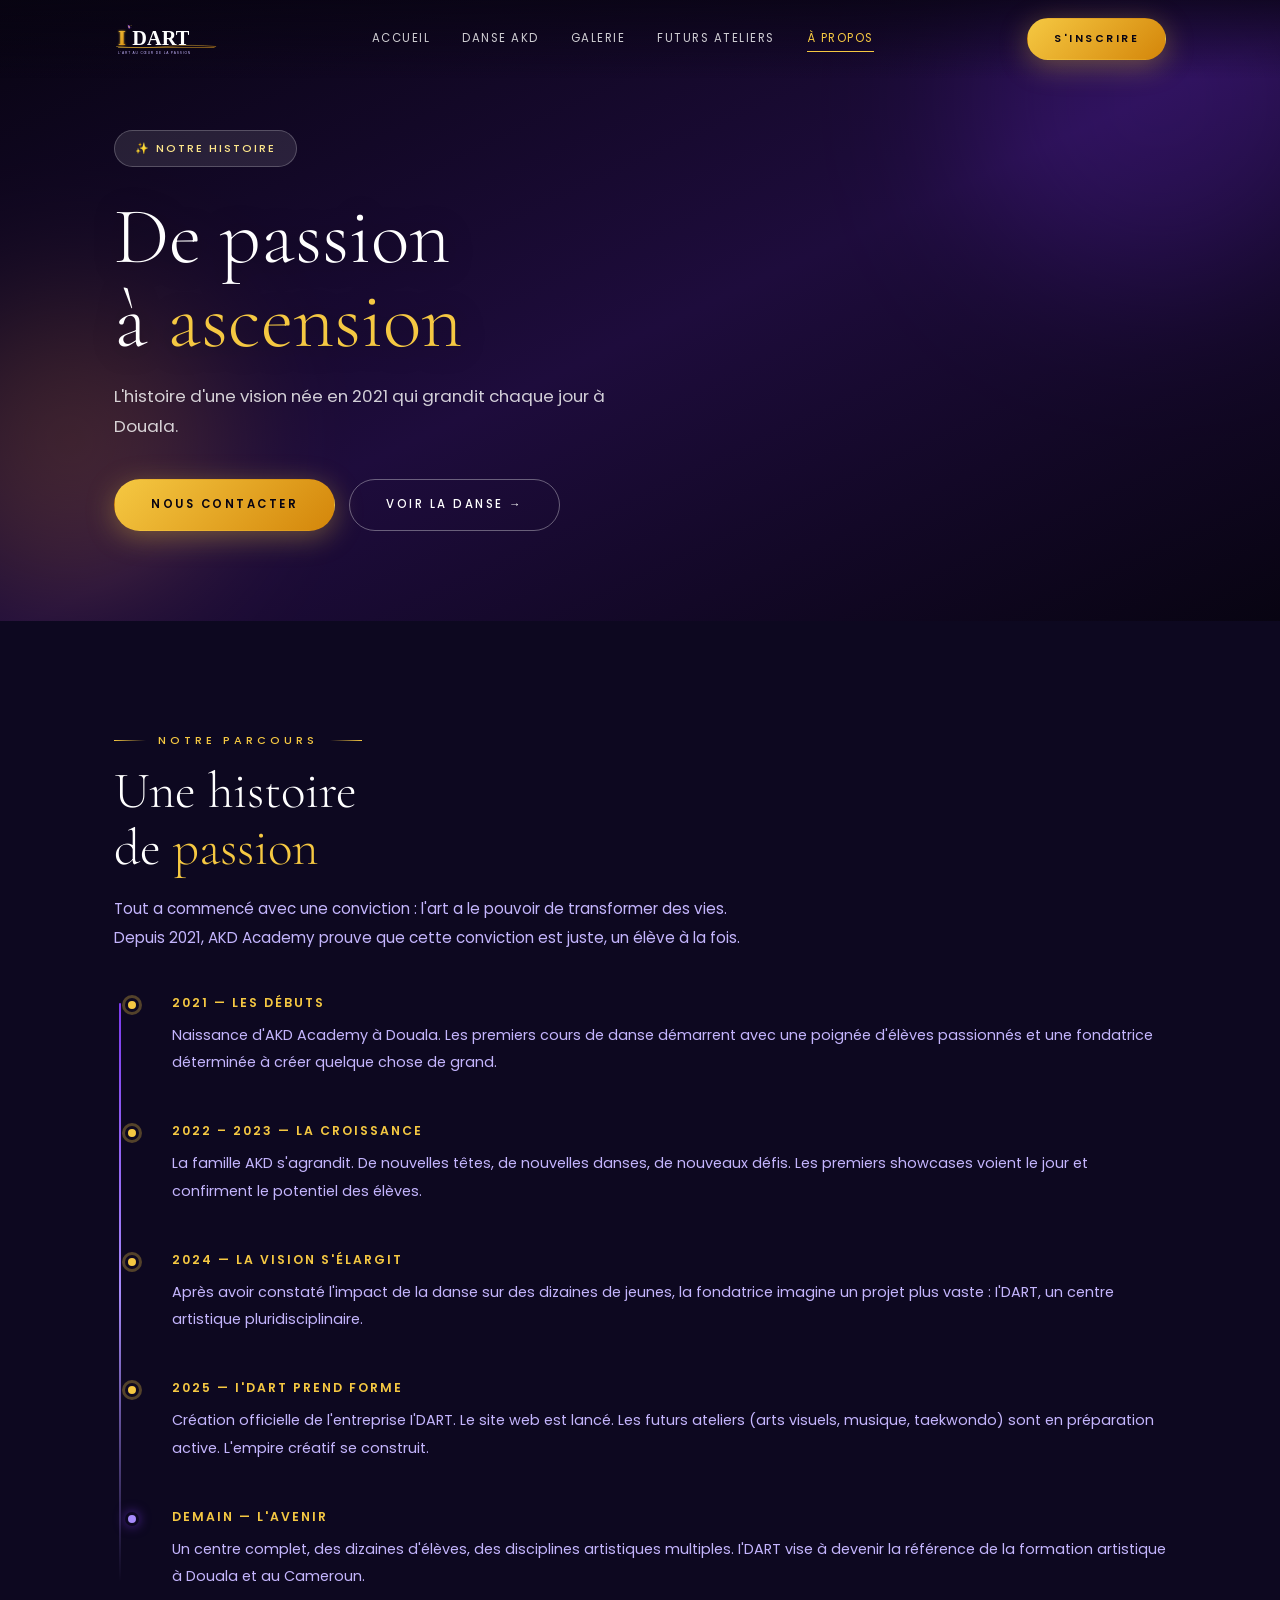
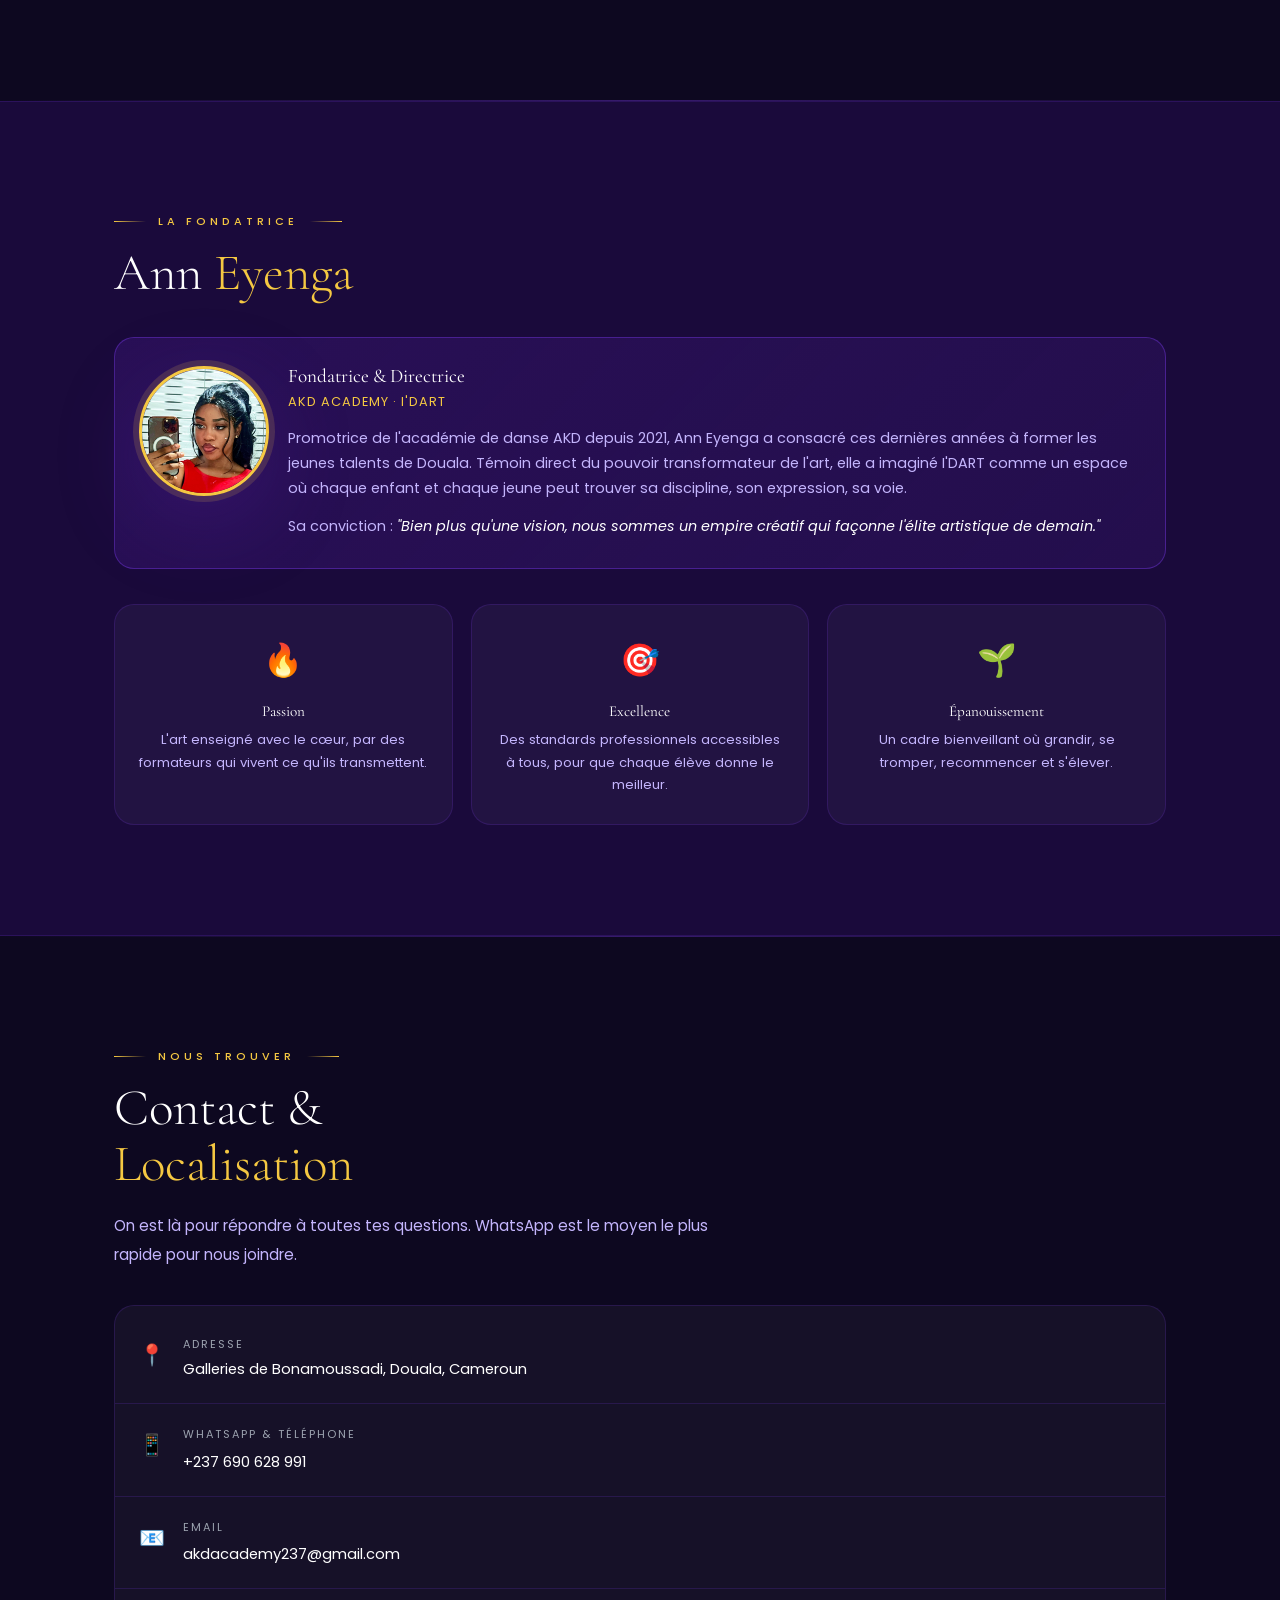
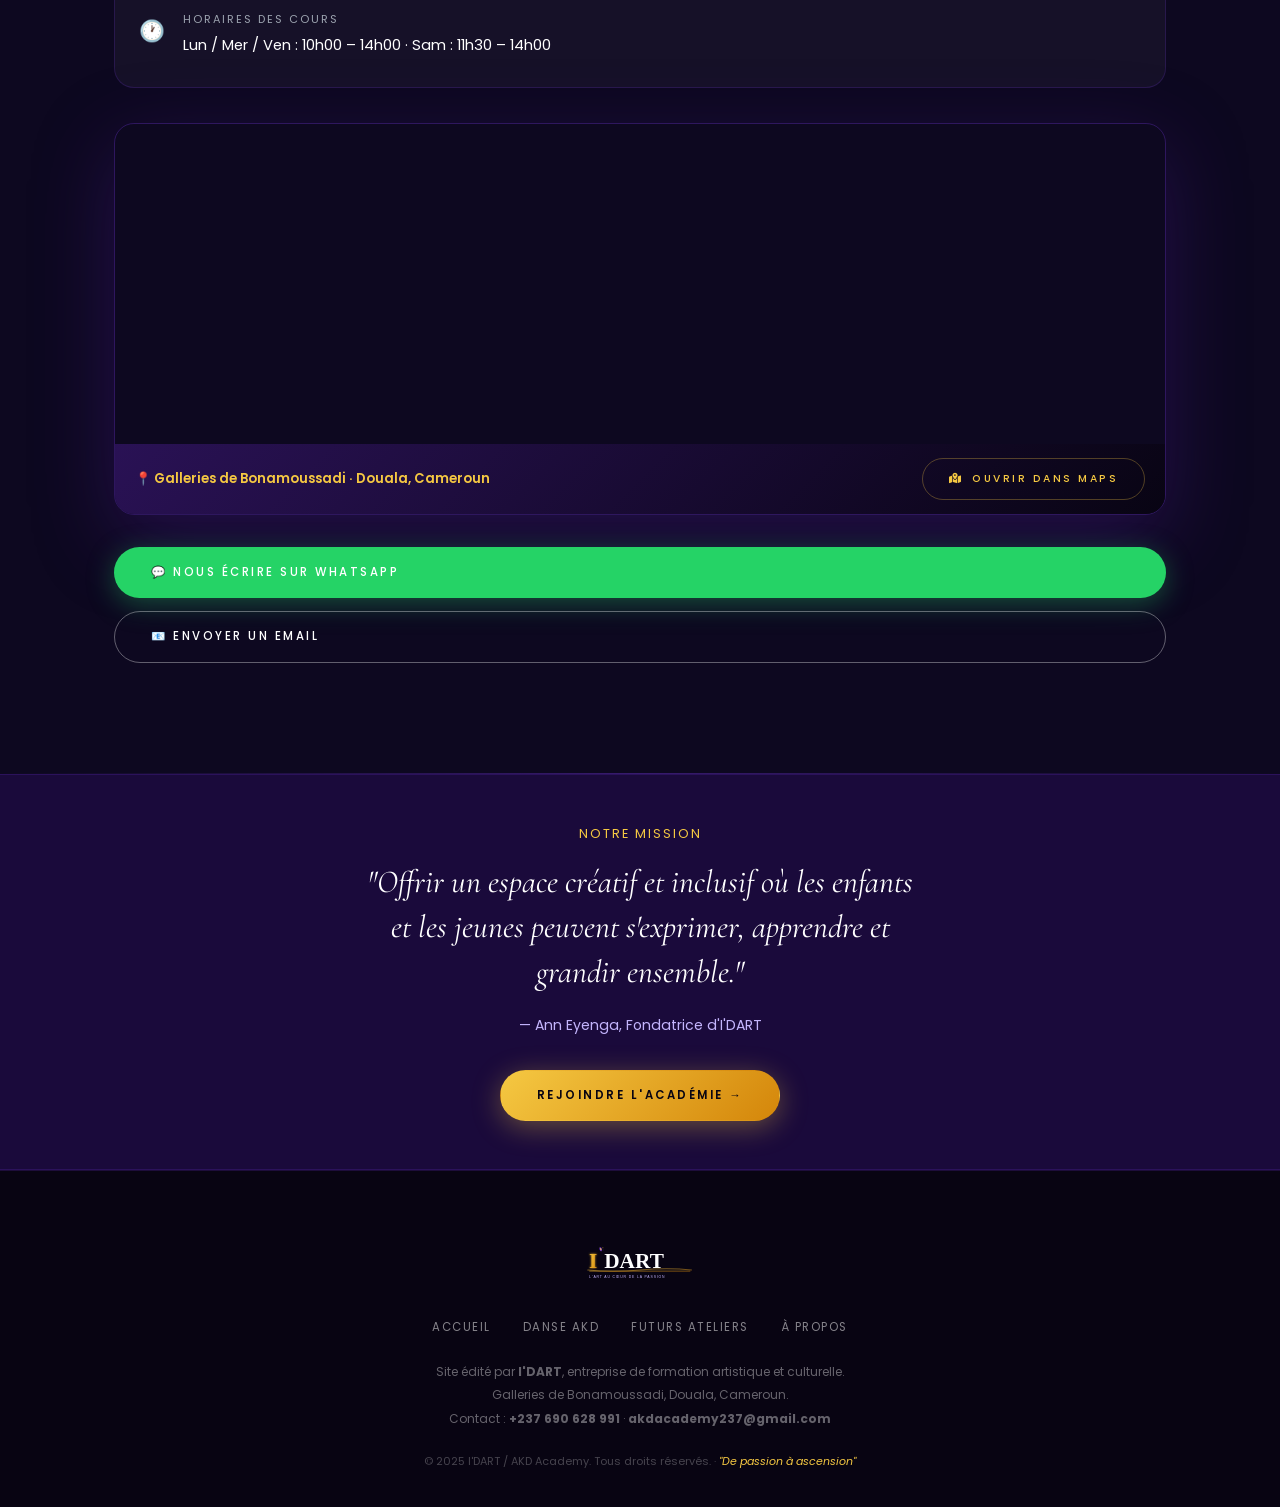
==== commit e74376c7: "Major update: categories, prices, schedule, map, carousel, contacts - Rename disciplines: Art Scéniq" ====
--- a/apropos.html
+++ b/apropos.html
@@ -178,23 +178,42 @@
         <div class="contact-icon">📧</div>
         <div>
           <p class="contact-label">Email</p>
-          <a href="mailto:roxyann783@gmail.com" class="contact-value" style="color:var(--white);">roxyann783@gmail.com</a>
+          <a href="mailto:akdacademy237@gmail.com" class="contact-value" style="color:var(--white);">akdacademy237@gmail.com</a>
         </div>
       </div>
       <div class="contact-item">
         <div class="contact-icon">🕐</div>
         <div>
           <p class="contact-label">Horaires des cours</p>
-          <p class="contact-value">Lun / Mer / Ven · 10h00 – 13h00</p>
-        </div>
+          <p class="contact-value">Lun / Mer / Ven : 10h00 – 14h00 · Sam : 11h30 – 14h00</p>
+        </div>
+      </div>
+    </div>
+
+    <!-- Carte Google Maps -->
+    <div class="mt-3" style="border-radius:var(--r2); overflow:hidden; border:1px solid rgba(124,58,237,0.3); box-shadow:var(--shadow-deep);">
+      <iframe
+        src="https://maps.google.com/maps?q=Galeries+Bonamoussadi+Douala+Cameroun&hl=fr&z=16&output=embed"
+        width="100%" height="320"
+        style="border:0; display:block;"
+        allowfullscreen=""
+        loading="lazy"
+        referrerpolicy="no-referrer-when-downgrade"
+        title="AKD Academy — Galleries Bonamoussadi, Douala">
+      </iframe>
+      <div style="background:linear-gradient(135deg,rgba(76,29,149,0.45),rgba(8,4,18,0.92)); padding:14px 20px; display:flex; align-items:center; justify-content:space-between; gap:12px; flex-wrap:wrap;">
+        <p style="font-size:0.82rem; color:var(--gold); font-weight:600; margin:0;">📍 Galleries de Bonamoussadi · Douala, Cameroun</p>
+        <a href="https://maps.app.goo.gl/iAC7YCx1mfmqjtum9" target="_blank" rel="noopener" class="btn btn-outline-gold btn-sm" style="flex-shrink:0;">
+          <i class="fa-solid fa-map-location-dot"></i> Ouvrir dans Maps
+        </a>
       </div>
     </div>
 
     <div style="display:flex; flex-direction:column; gap:0.8rem; margin-top:2rem;">
-      <a href="https://wa.me/237690628991?text=Bonjour%20I'DART%20!%20J'ai%20une%20question." class="btn btn-whatsapp" target="_blank" rel="noopener">
+      <a href="https://wa.me/message/AVI6Z66JVV3DN1" class="btn btn-whatsapp" target="_blank" rel="noopener">
         💬 Nous écrire sur WhatsApp
       </a>
-      <a href="mailto:roxyann783@gmail.com" class="btn btn-outline">
+      <a href="mailto:akdacademy237@gmail.com" class="btn btn-outline">
         📧 Envoyer un email
       </a>
     </div>
@@ -229,7 +248,7 @@
   <p class="footer-legal">
     Site édité par <strong>I'DART</strong>, entreprise de formation artistique et culturelle.<br/>
     Galleries de Bonamoussadi, Douala, Cameroun.<br/>
-    Contact : <strong>+237 690 628 991</strong> · <strong>roxyann783@gmail.com</strong>
+    Contact : <strong>+237 690 628 991</strong> · <strong>akdacademy237@gmail.com</strong>
   </p>
   <p class="footer-copy">© 2025 I'DART / AKD Academy. Tous droits réservés. · <em>"De passion à ascension"</em></p>
 </footer>
@@ -239,7 +258,7 @@
 <!-- Mobile float bar -->
 <div class="float-bar">
   <a href="danse.html#inscription" class="float-bar-book">✍️ S'inscrire</a>
-  <a href="https://wa.me/237690628991?text=Bonjour%20I'DART%20!%20J'ai%20une%20question." class="float-bar-whatsapp" target="_blank" rel="noopener">💬 WhatsApp</a>
+  <a href="https://wa.me/message/AVI6Z66JVV3DN1" class="float-bar-whatsapp" target="_blank" rel="noopener">💬 WhatsApp</a>
 </div>
 
 <script>
@@ -271,3 +290,6 @@
 </script>
 </body>
 </html>
+
+
+
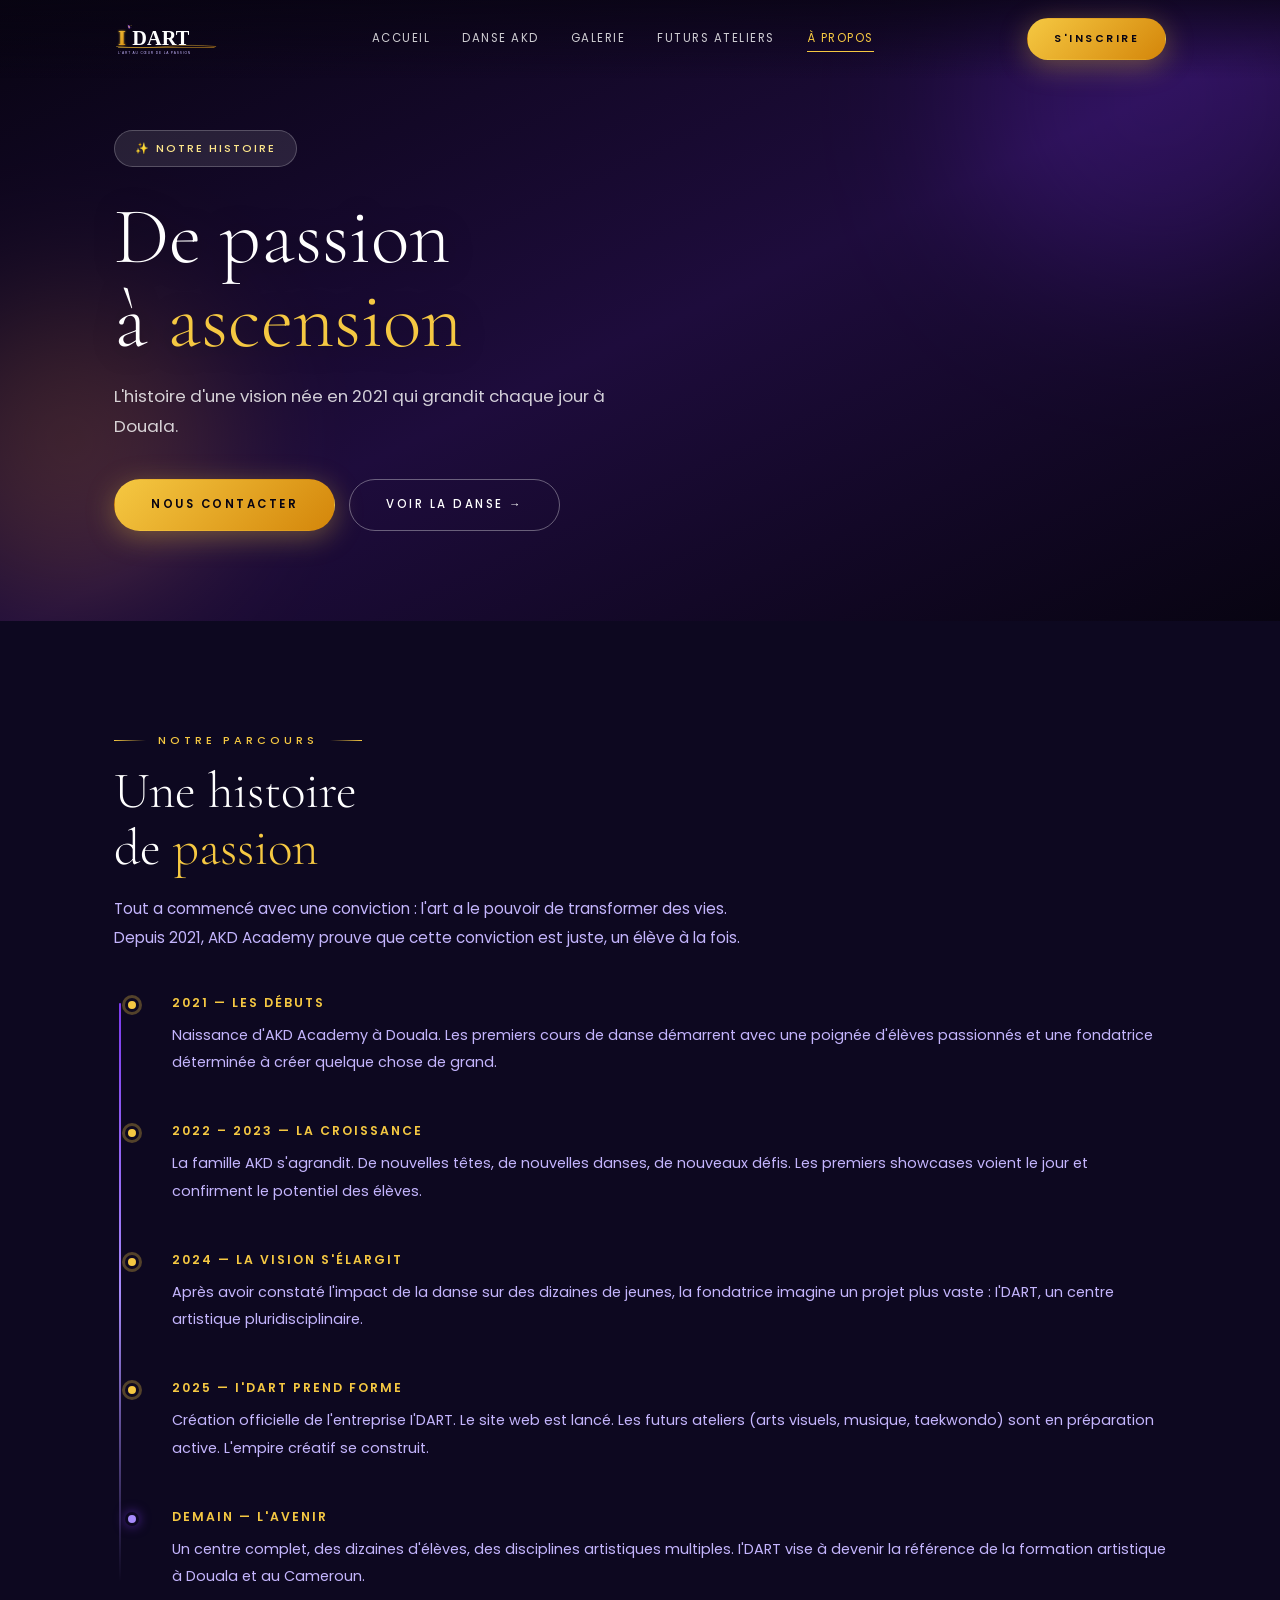
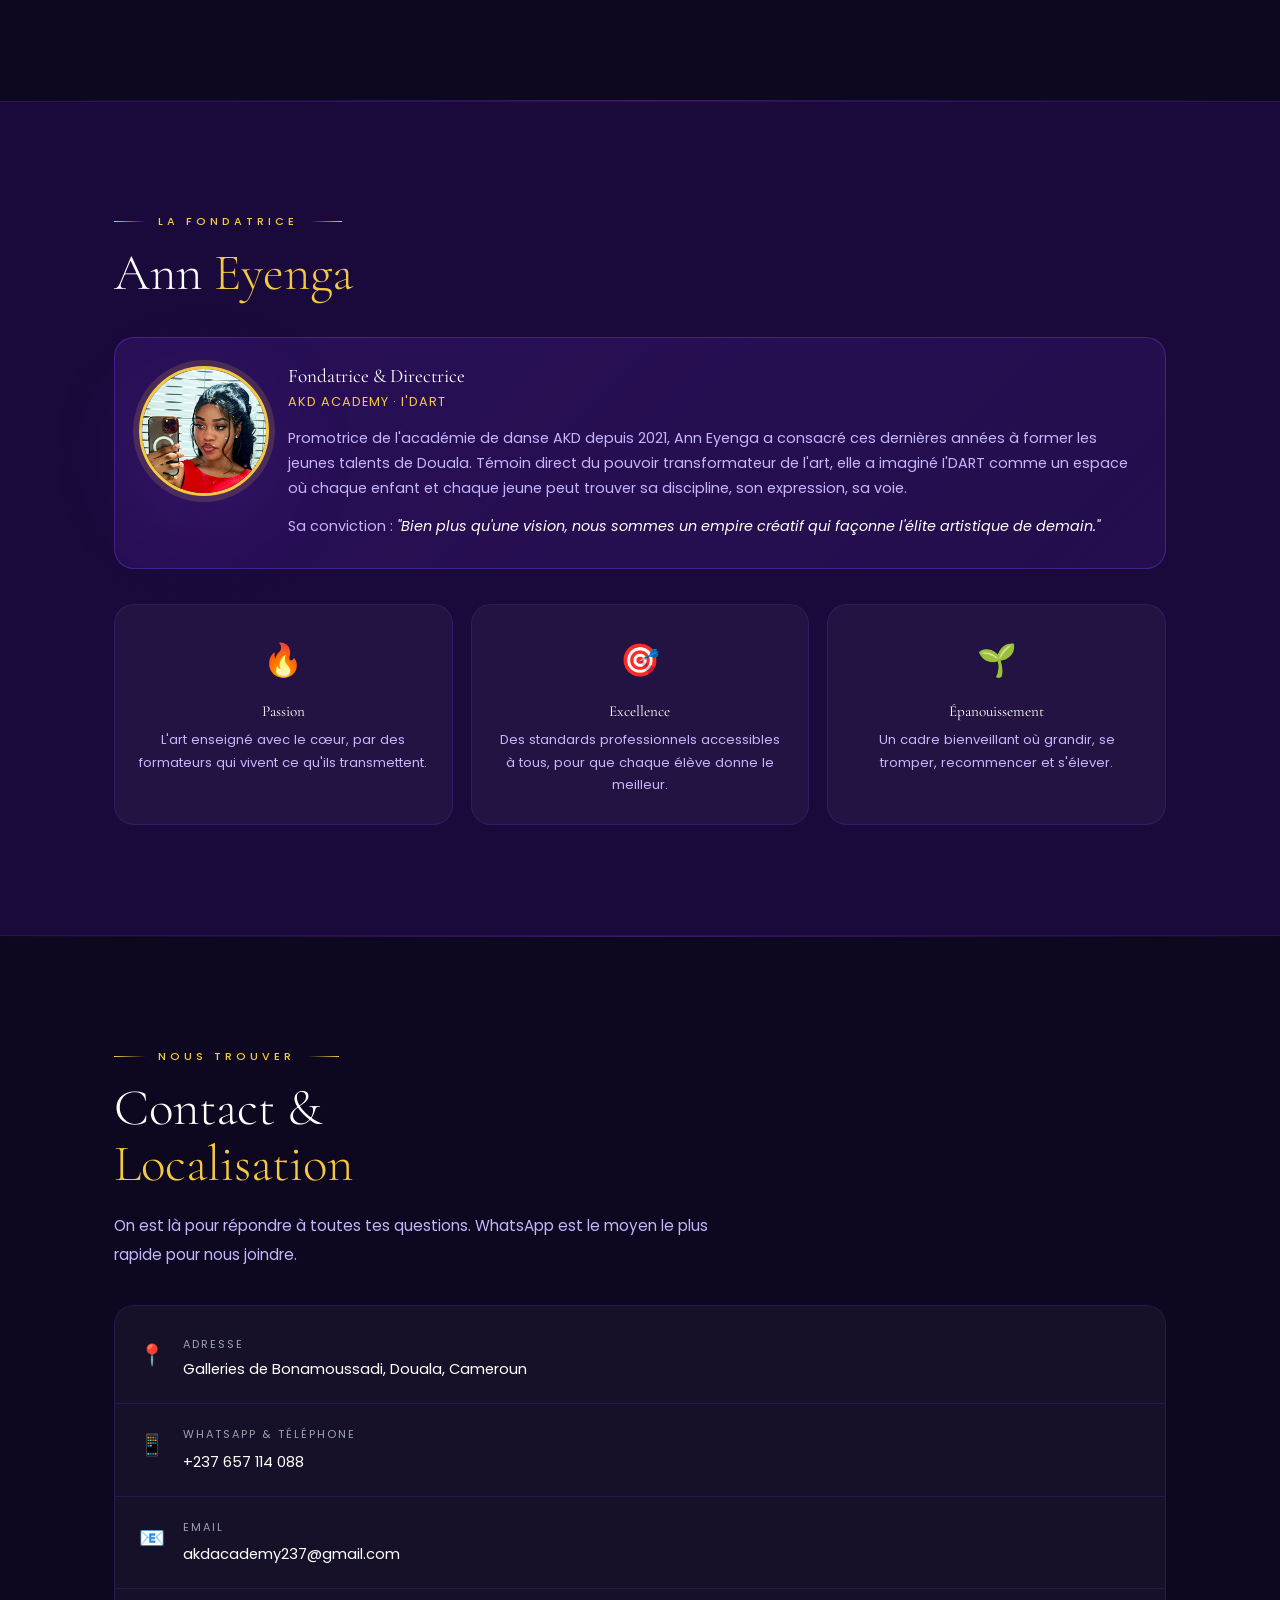
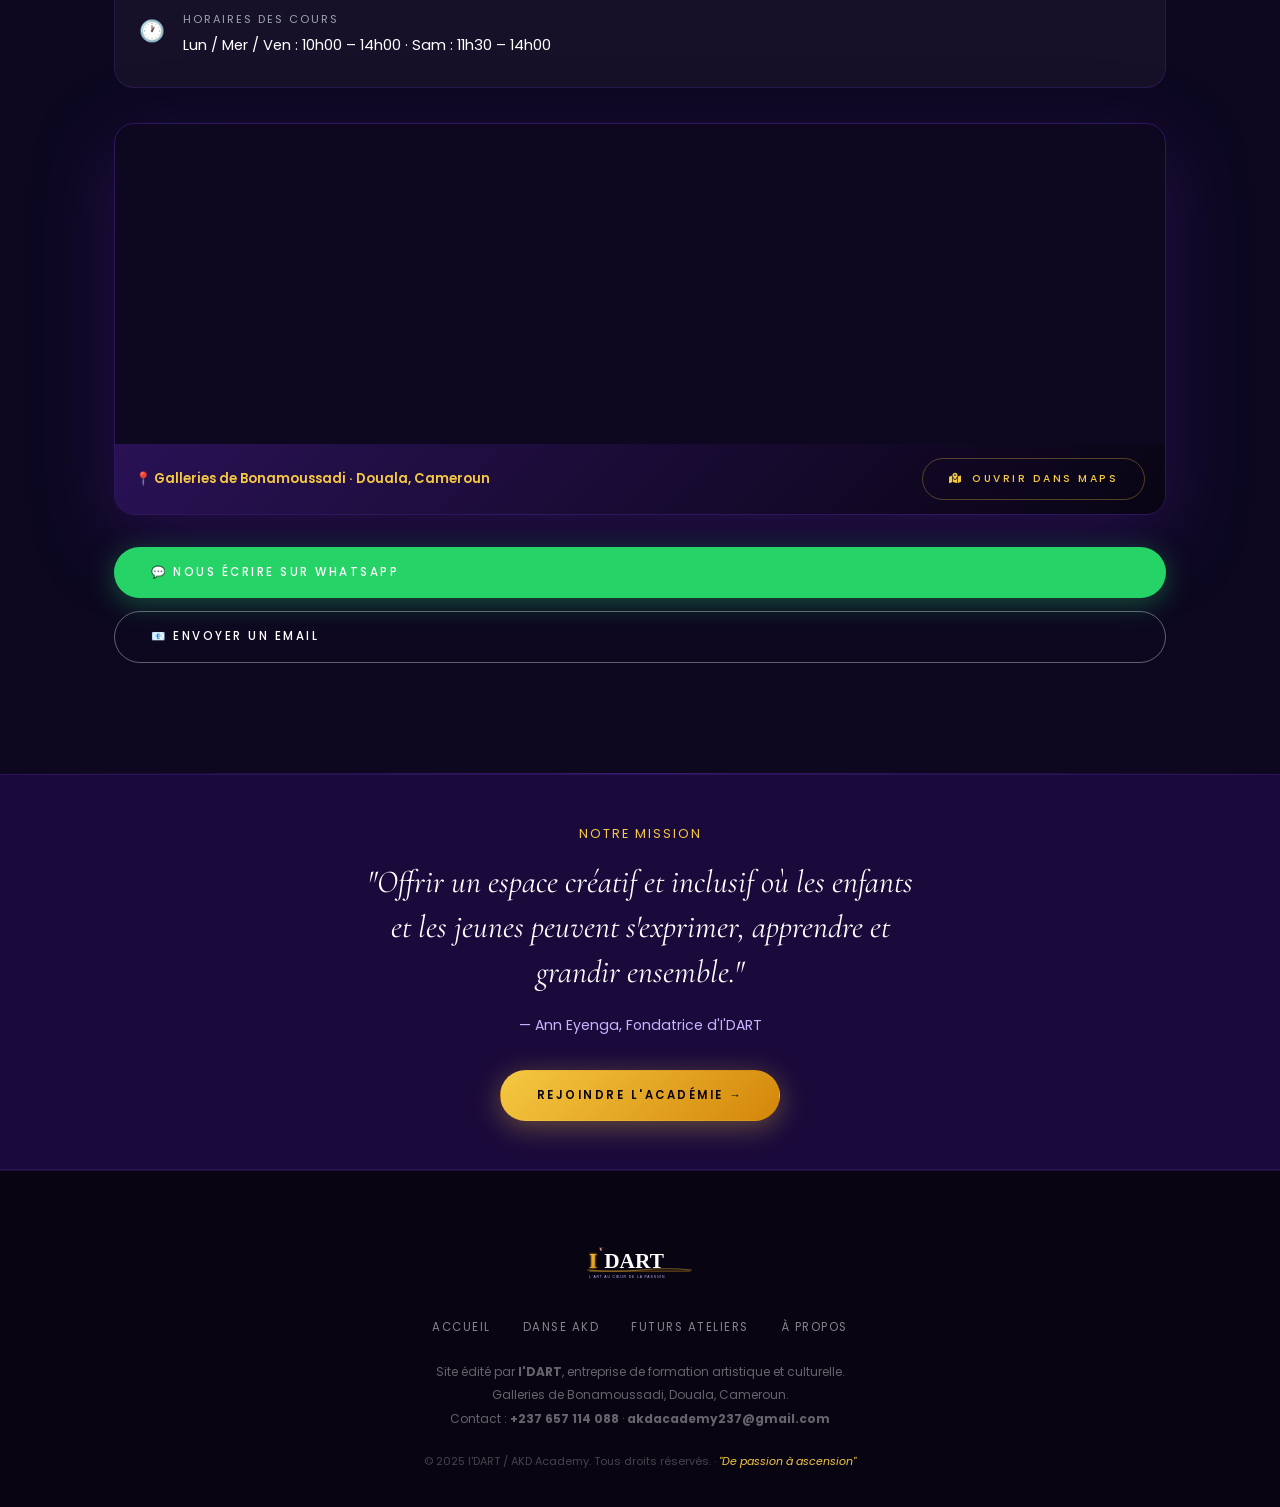
==== commit 86510b01: "Update phone, disciplines count, carousel swipe transition, testimonials layout - Phone number chang" ====
--- a/apropos.html
+++ b/apropos.html
@@ -171,7 +171,7 @@
         <div class="contact-icon">📱</div>
         <div>
           <p class="contact-label">WhatsApp &amp; Téléphone</p>
-          <a href="tel:+237690628991" class="contact-value" style="color:var(--white);">+237 690 628 991</a>
+          <a href="tel:+237657114088" class="contact-value" style="color:var(--white);">+237 657 114 088</a>
         </div>
       </div>
       <div class="contact-item">
@@ -248,7 +248,7 @@
   <p class="footer-legal">
     Site édité par <strong>I'DART</strong>, entreprise de formation artistique et culturelle.<br/>
     Galleries de Bonamoussadi, Douala, Cameroun.<br/>
-    Contact : <strong>+237 690 628 991</strong> · <strong>akdacademy237@gmail.com</strong>
+    Contact : <strong>+237 657 114 088</strong> · <strong>akdacademy237@gmail.com</strong>
   </p>
   <p class="footer-copy">© 2025 I'DART / AKD Academy. Tous droits réservés. · <em>"De passion à ascension"</em></p>
 </footer>
--- a/style.css
+++ b/style.css
@@ -1553,3 +1553,70 @@
 .reveal-d1.reveal { transition-delay: 0.08s; }
 .reveal-d2.reveal { transition-delay: 0.16s; }
 .reveal-d3.reveal { transition-delay: 0.24s; }
+
+/* ── SWIPE CAROUSEL BG LAYERS ──────────────────────────── */
+.card-bg-wrap {
+  position: absolute;
+  inset: 0;
+  overflow: hidden;
+  border-radius: inherit;
+  pointer-events: none;
+}
+.card-bg-cur,
+.card-bg-nxt {
+  position: absolute;
+  inset: 0;
+  background-size: cover;
+  background-position: center;
+  transition: transform 0.5s cubic-bezier(0.4, 0, 0.2, 1);
+  will-change: transform;
+}
+.card-content-wrap {
+  position: relative;
+}
+.teaser-card .card-content-wrap {
+  display: flex;
+  flex-direction: column;
+  flex: 1;
+}
+
+/* ── TESTIMONIALS WITH IMAGE ────────────────────────────── */
+.testi-layout {
+  display: flex;
+  gap: 44px;
+  align-items: stretch;
+}
+.testi-image-col {
+  flex: 0 0 280px;
+  border-radius: var(--r2);
+  overflow: hidden;
+}
+.testi-image-col img {
+  width: 100%;
+  height: 100%;
+  min-height: 540px;
+  object-fit: cover;
+  object-position: center top;
+  display: block;
+}
+.testi-cards-col {
+  flex: 1;
+  min-width: 0;
+}
+.testi-cards-col .testi-grid {
+  grid-template-columns: 1fr;
+  gap: 18px;
+}
+@media (max-width: 960px) {
+  .testi-layout { flex-direction: column; }
+  .testi-image-col {
+    flex: none;
+    width: 100%;
+    max-height: 320px;
+  }
+  .testi-image-col img {
+    min-height: unset;
+    height: 320px;
+    object-position: center 30%;
+  }
+}
